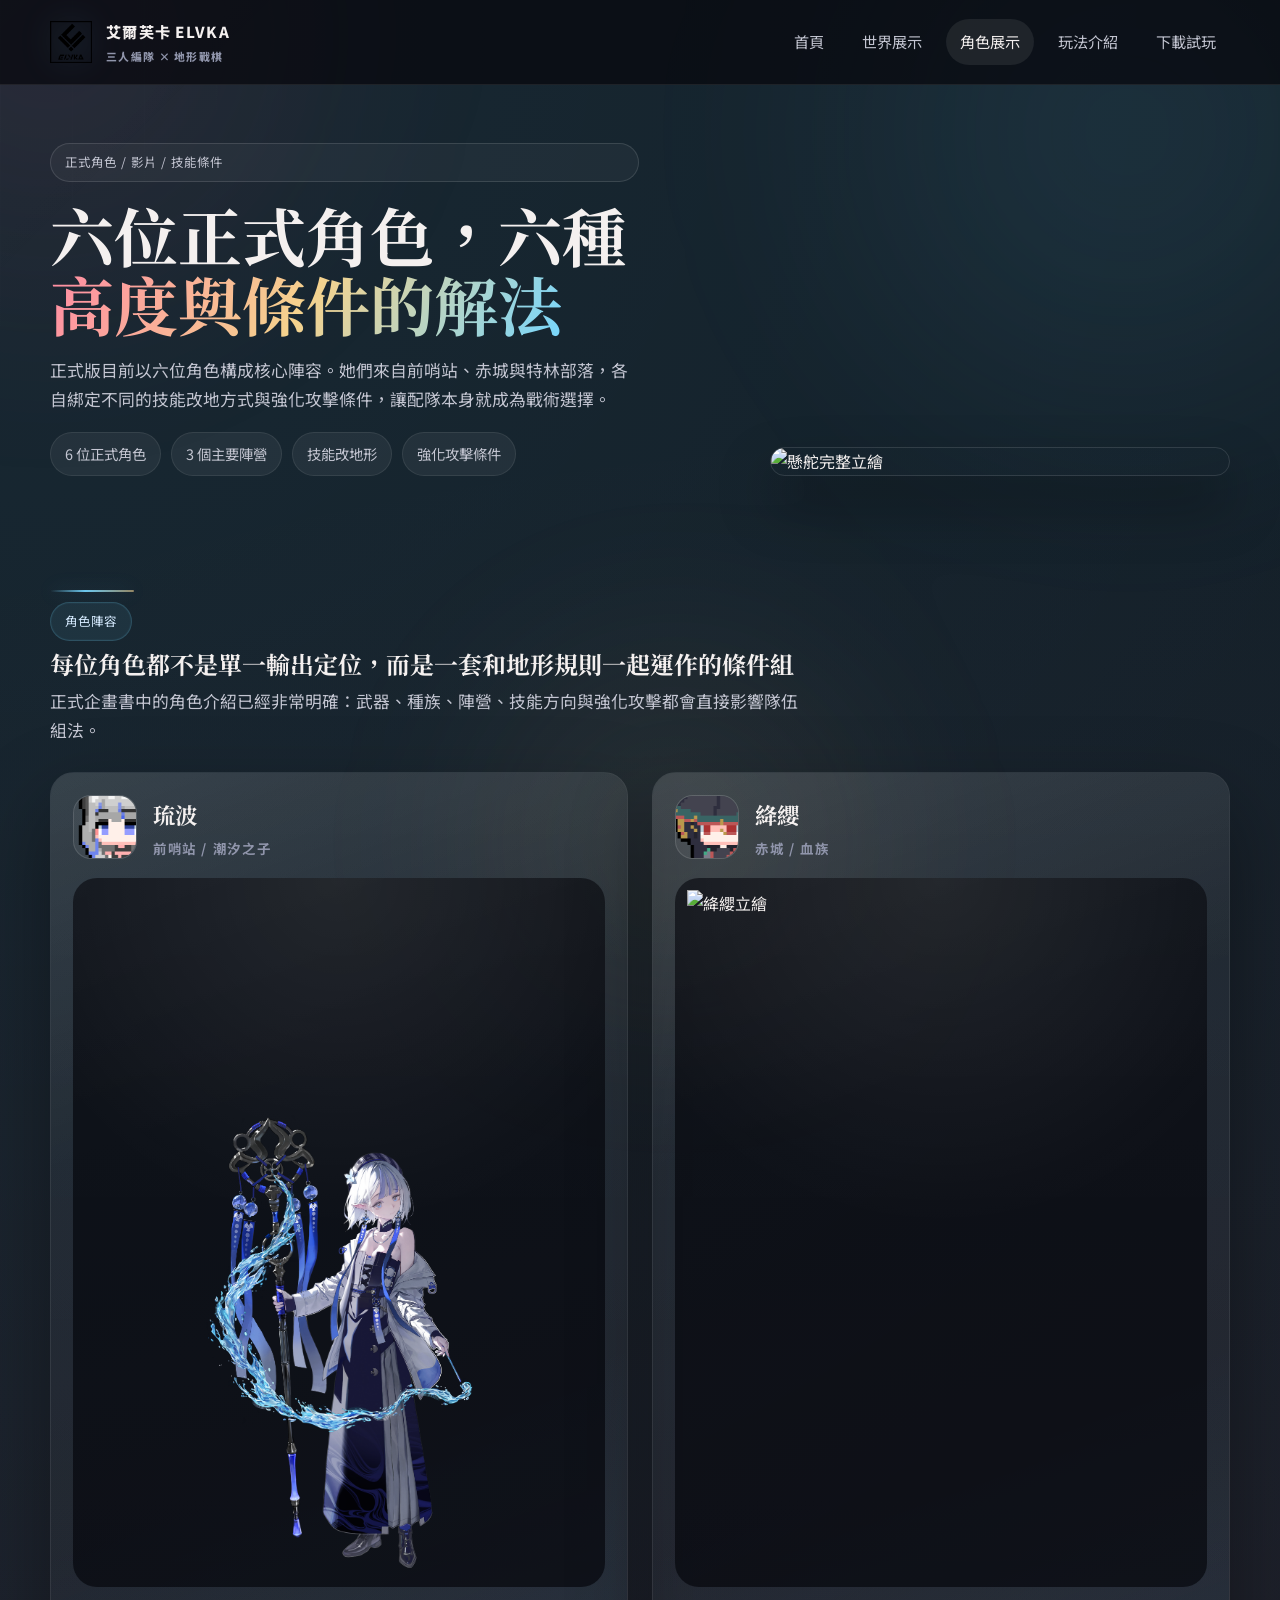
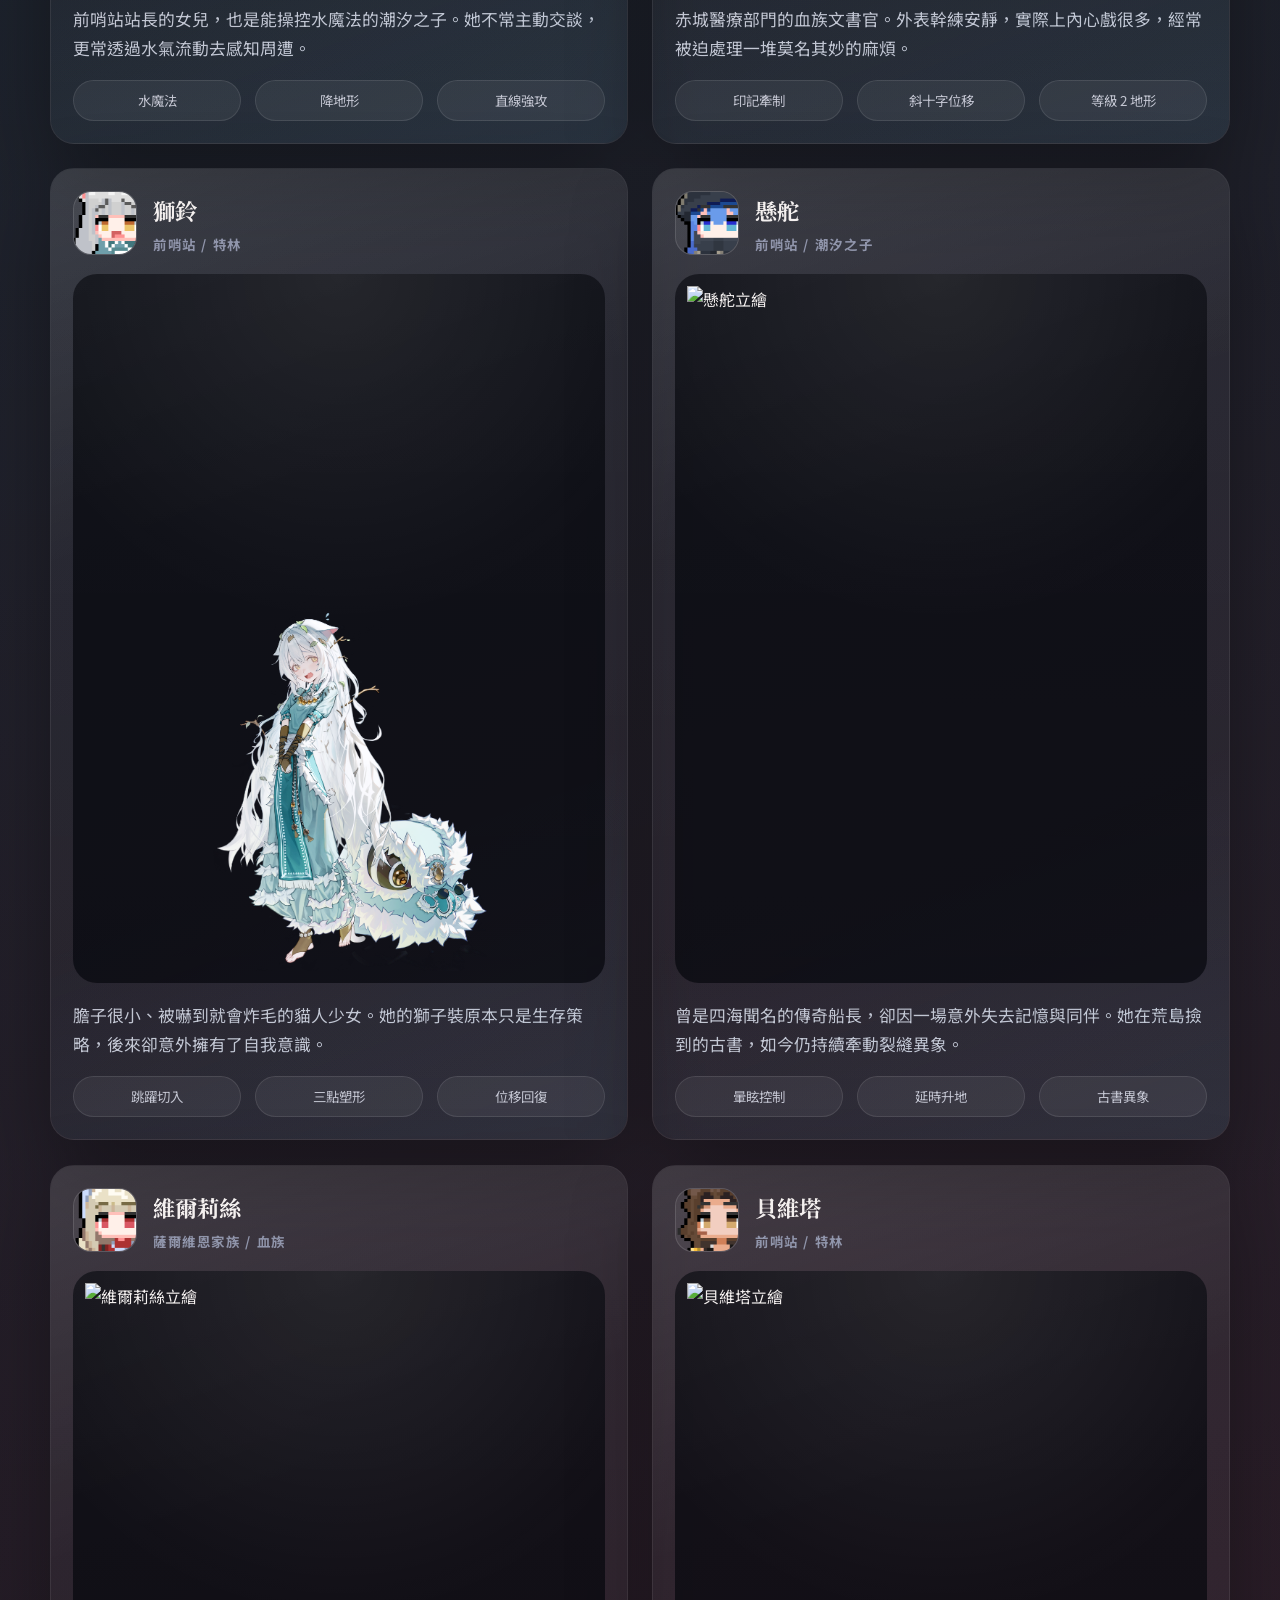
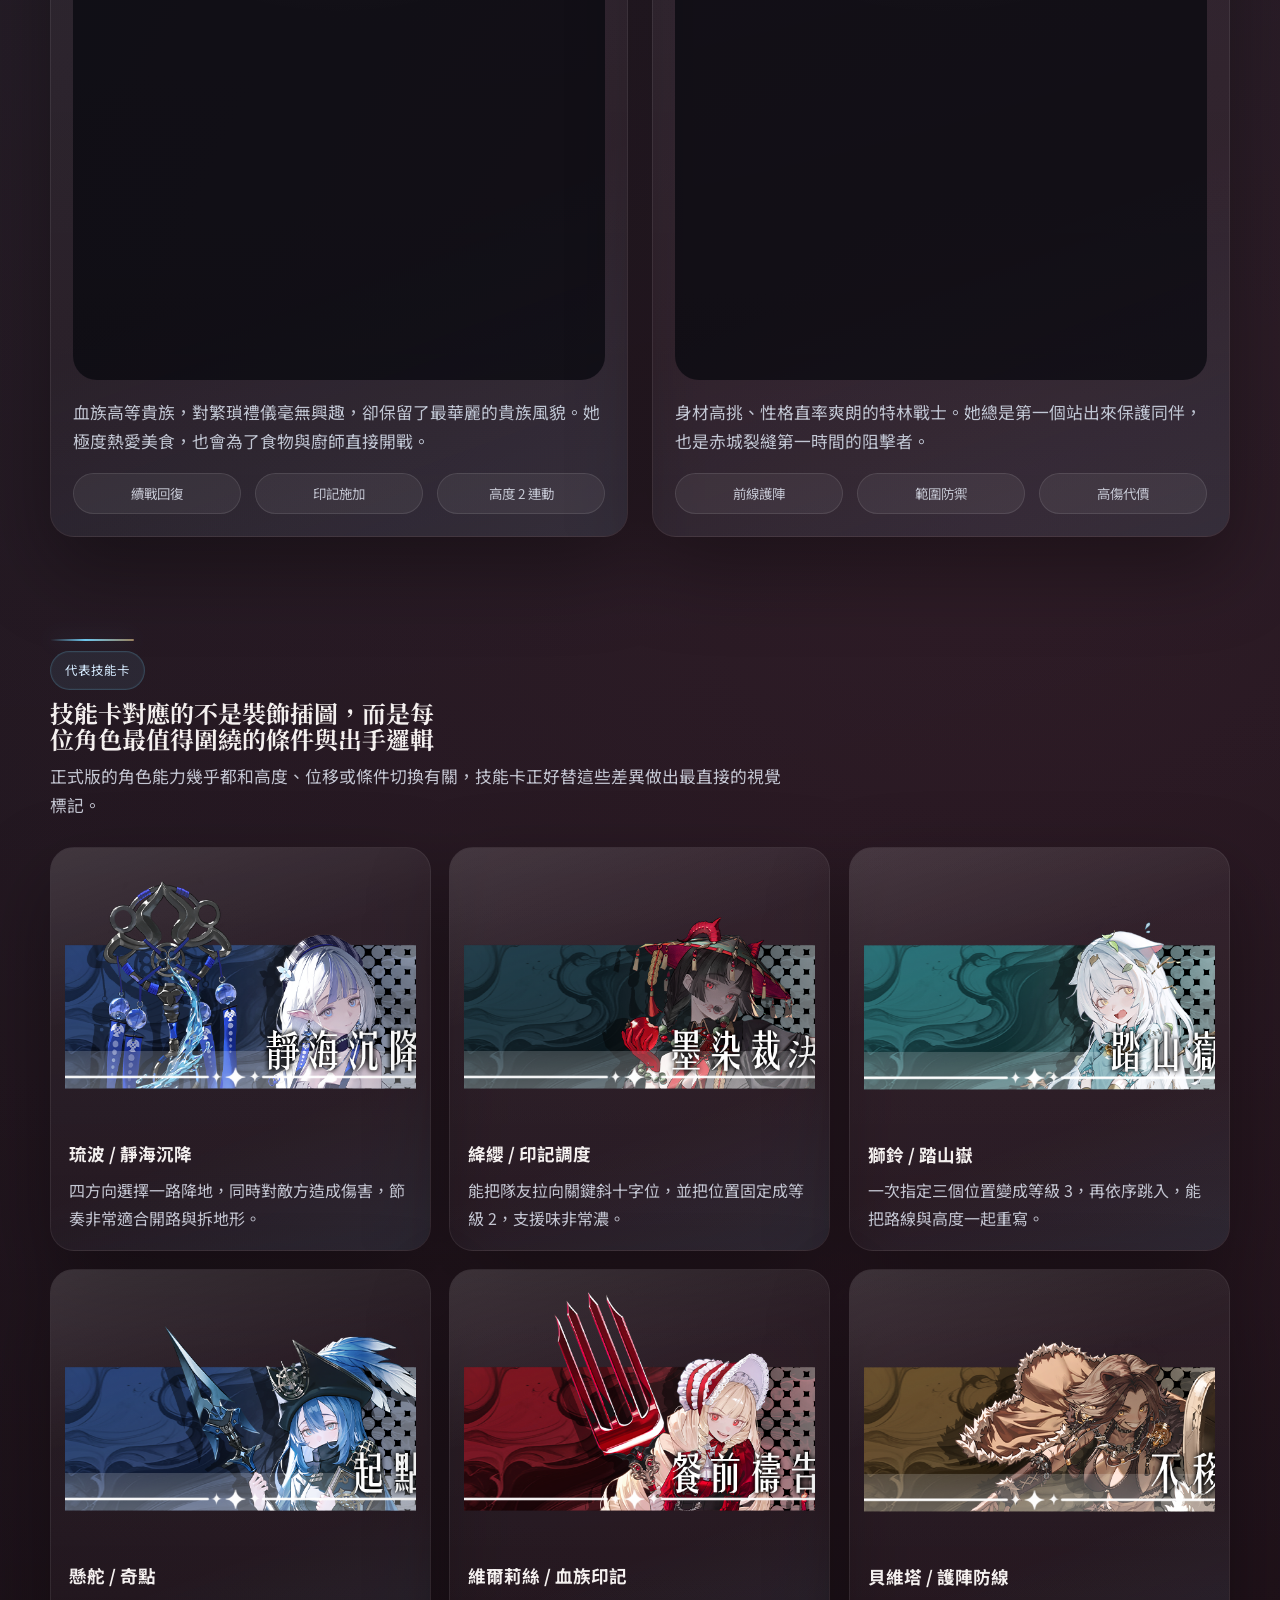
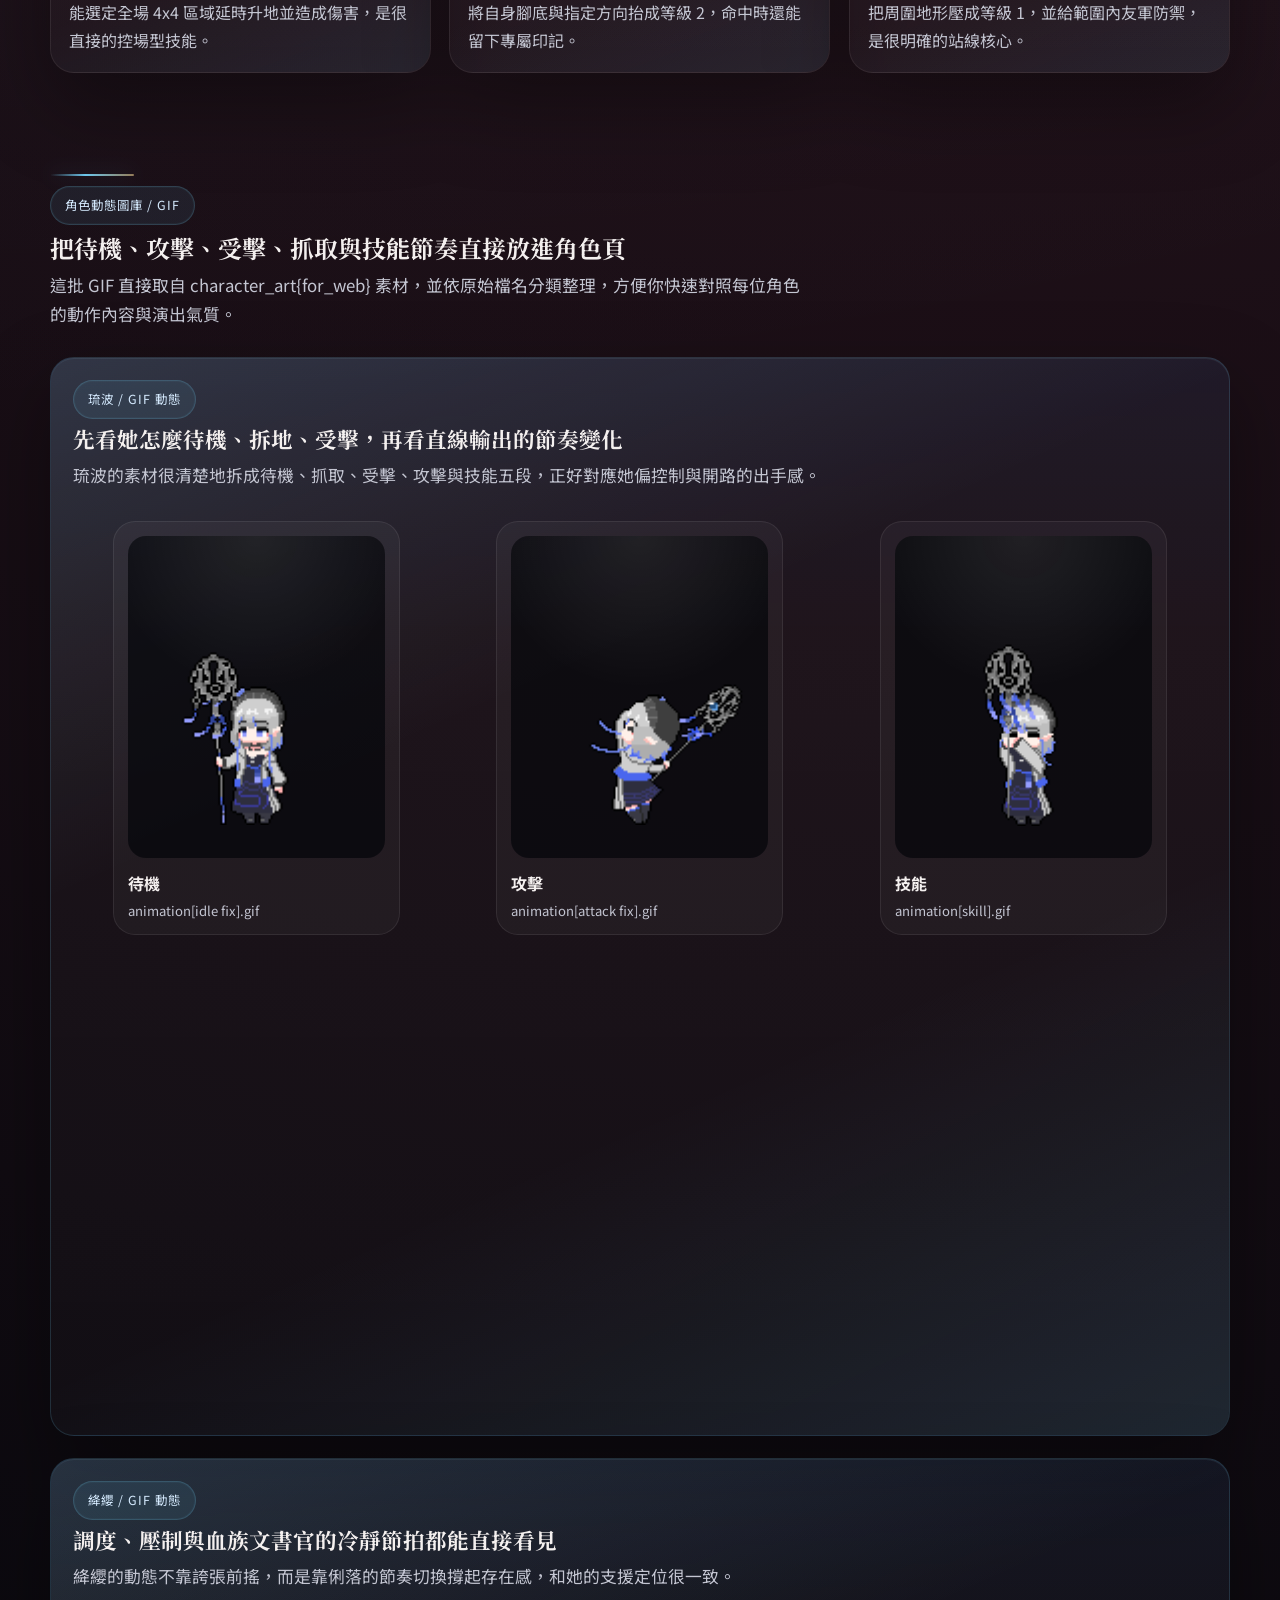
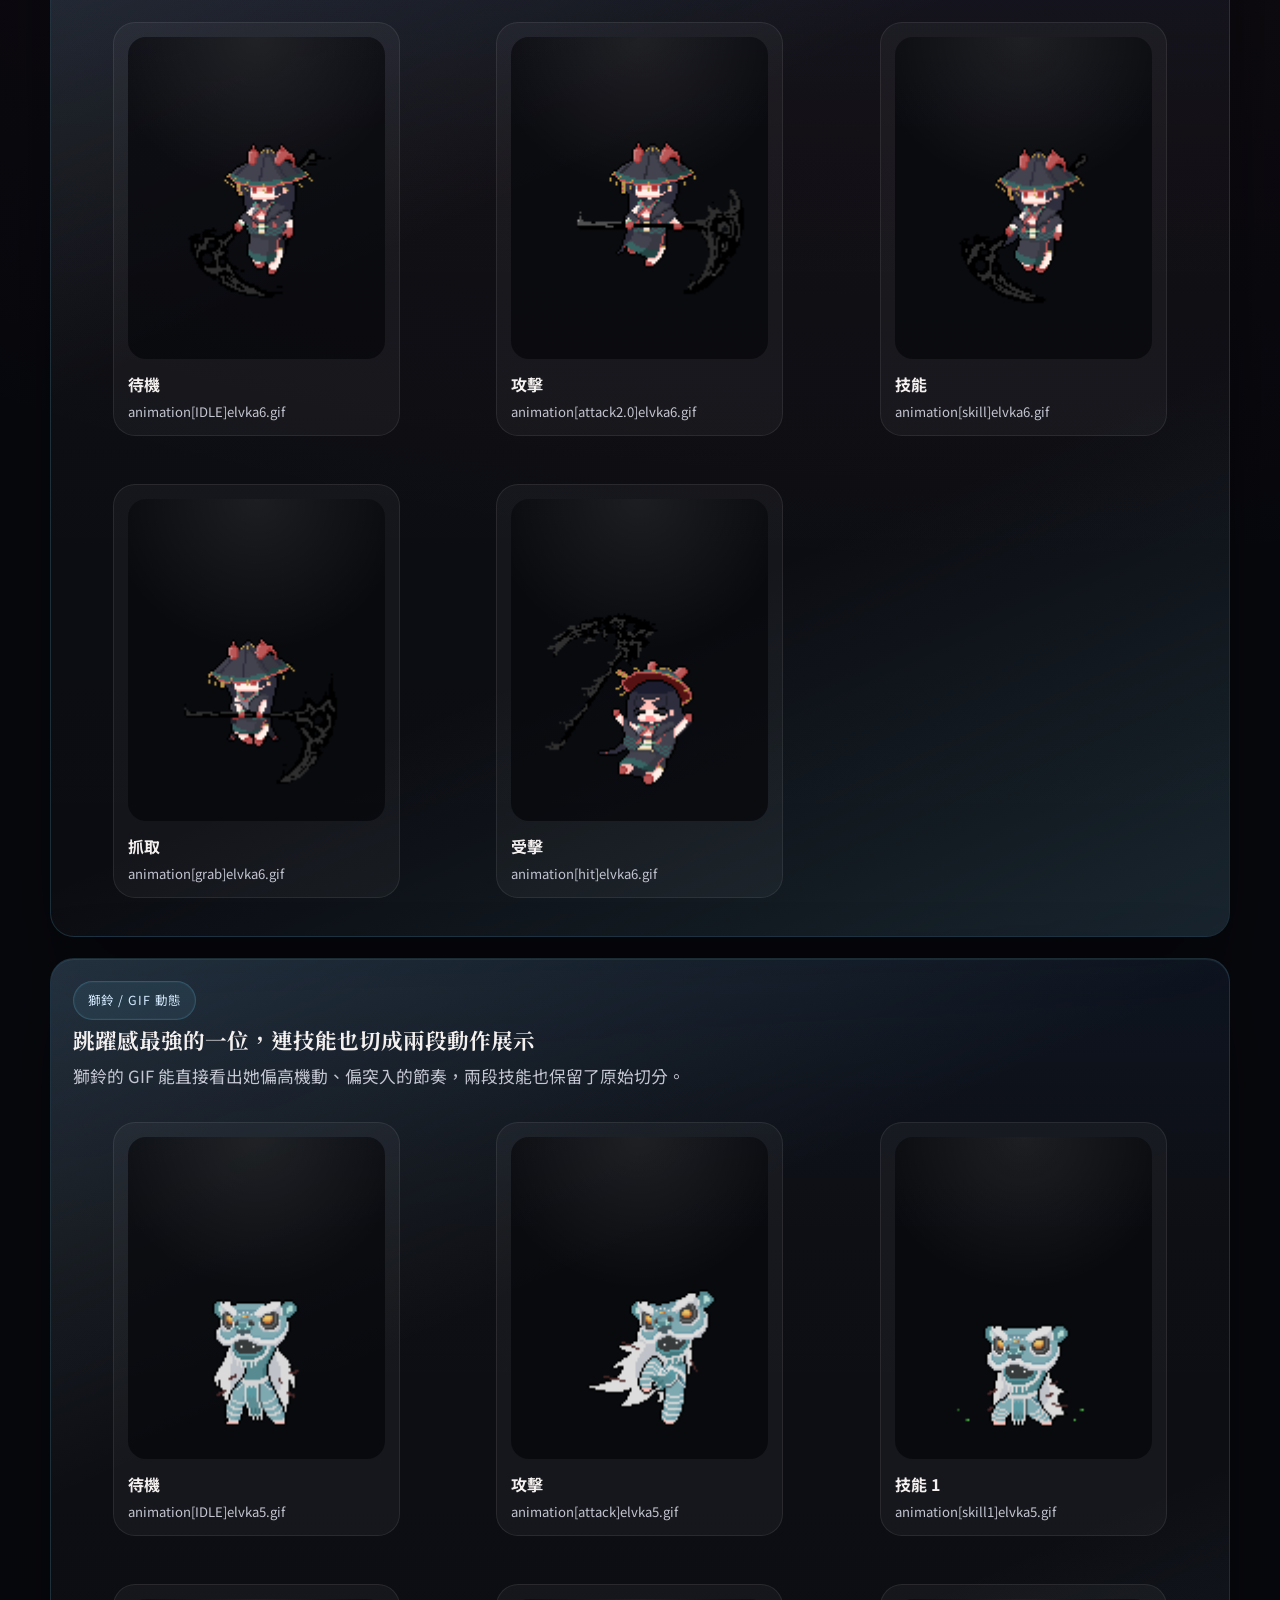
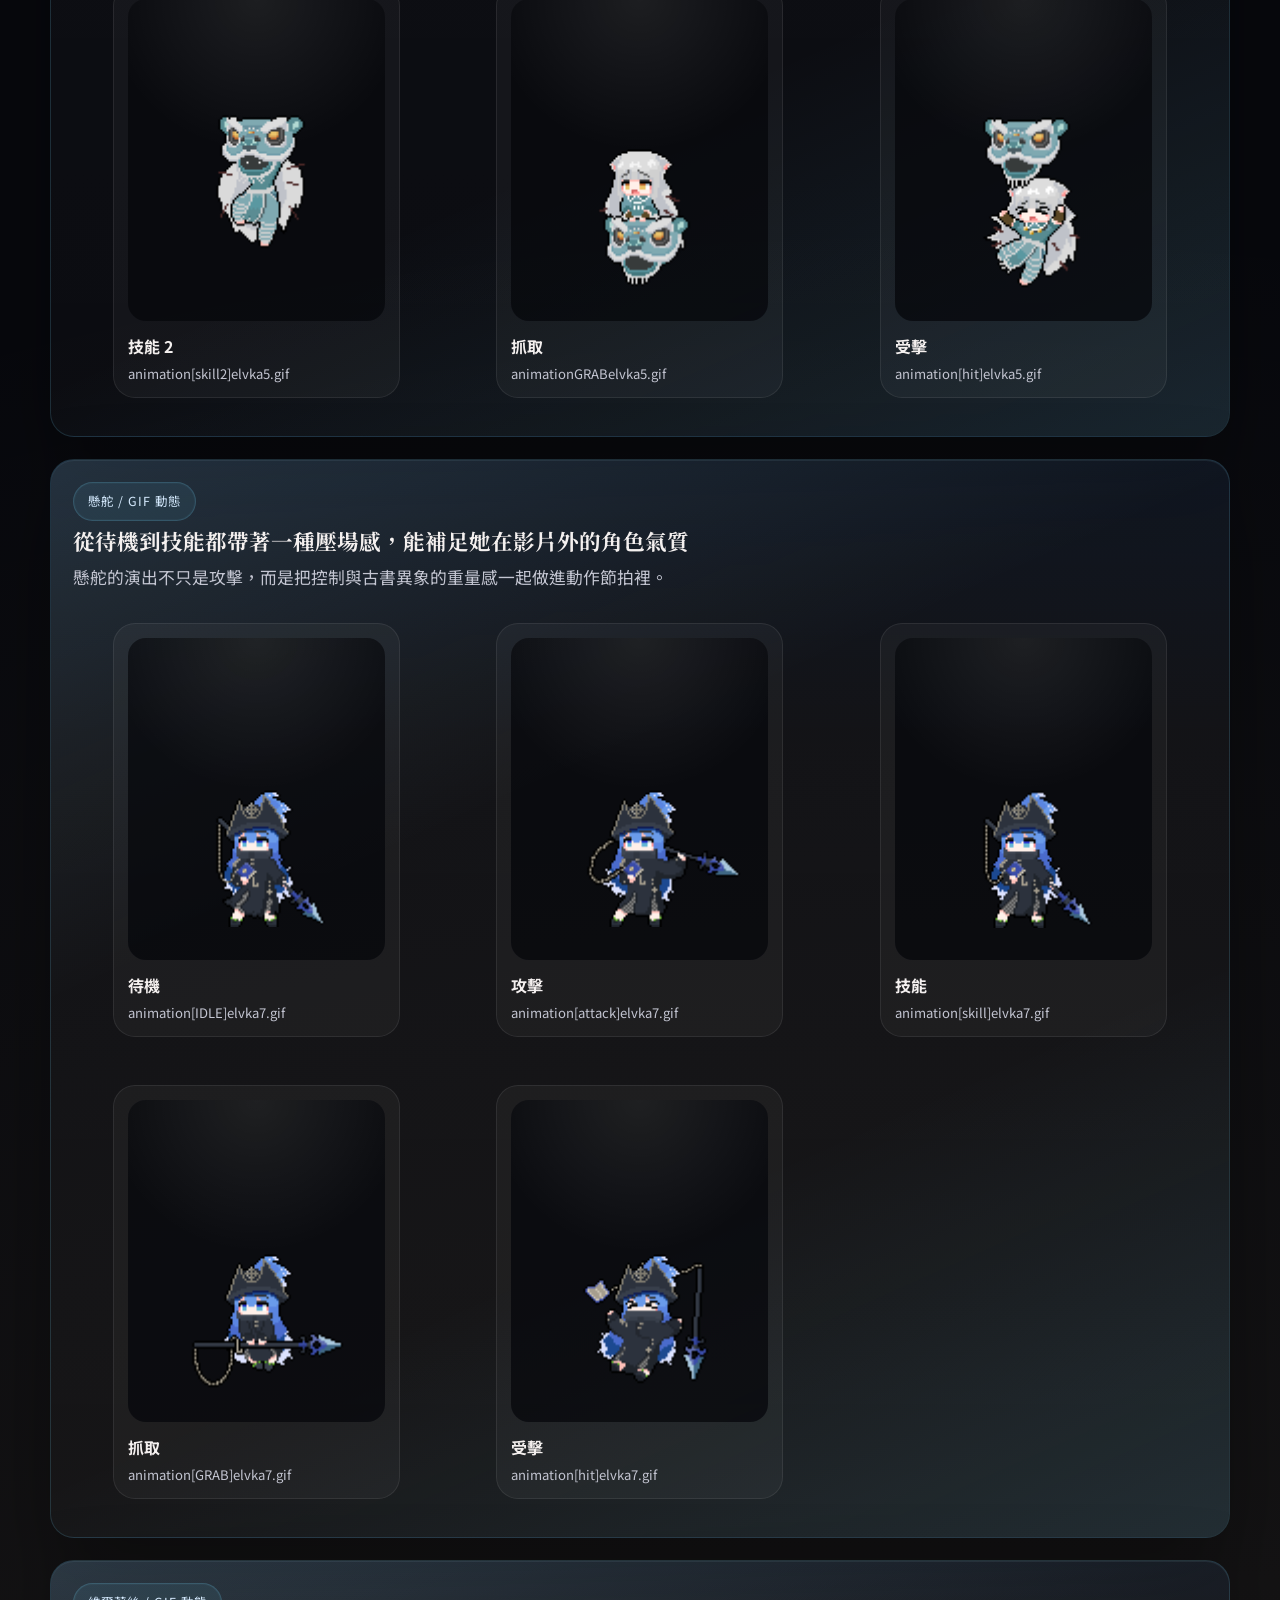
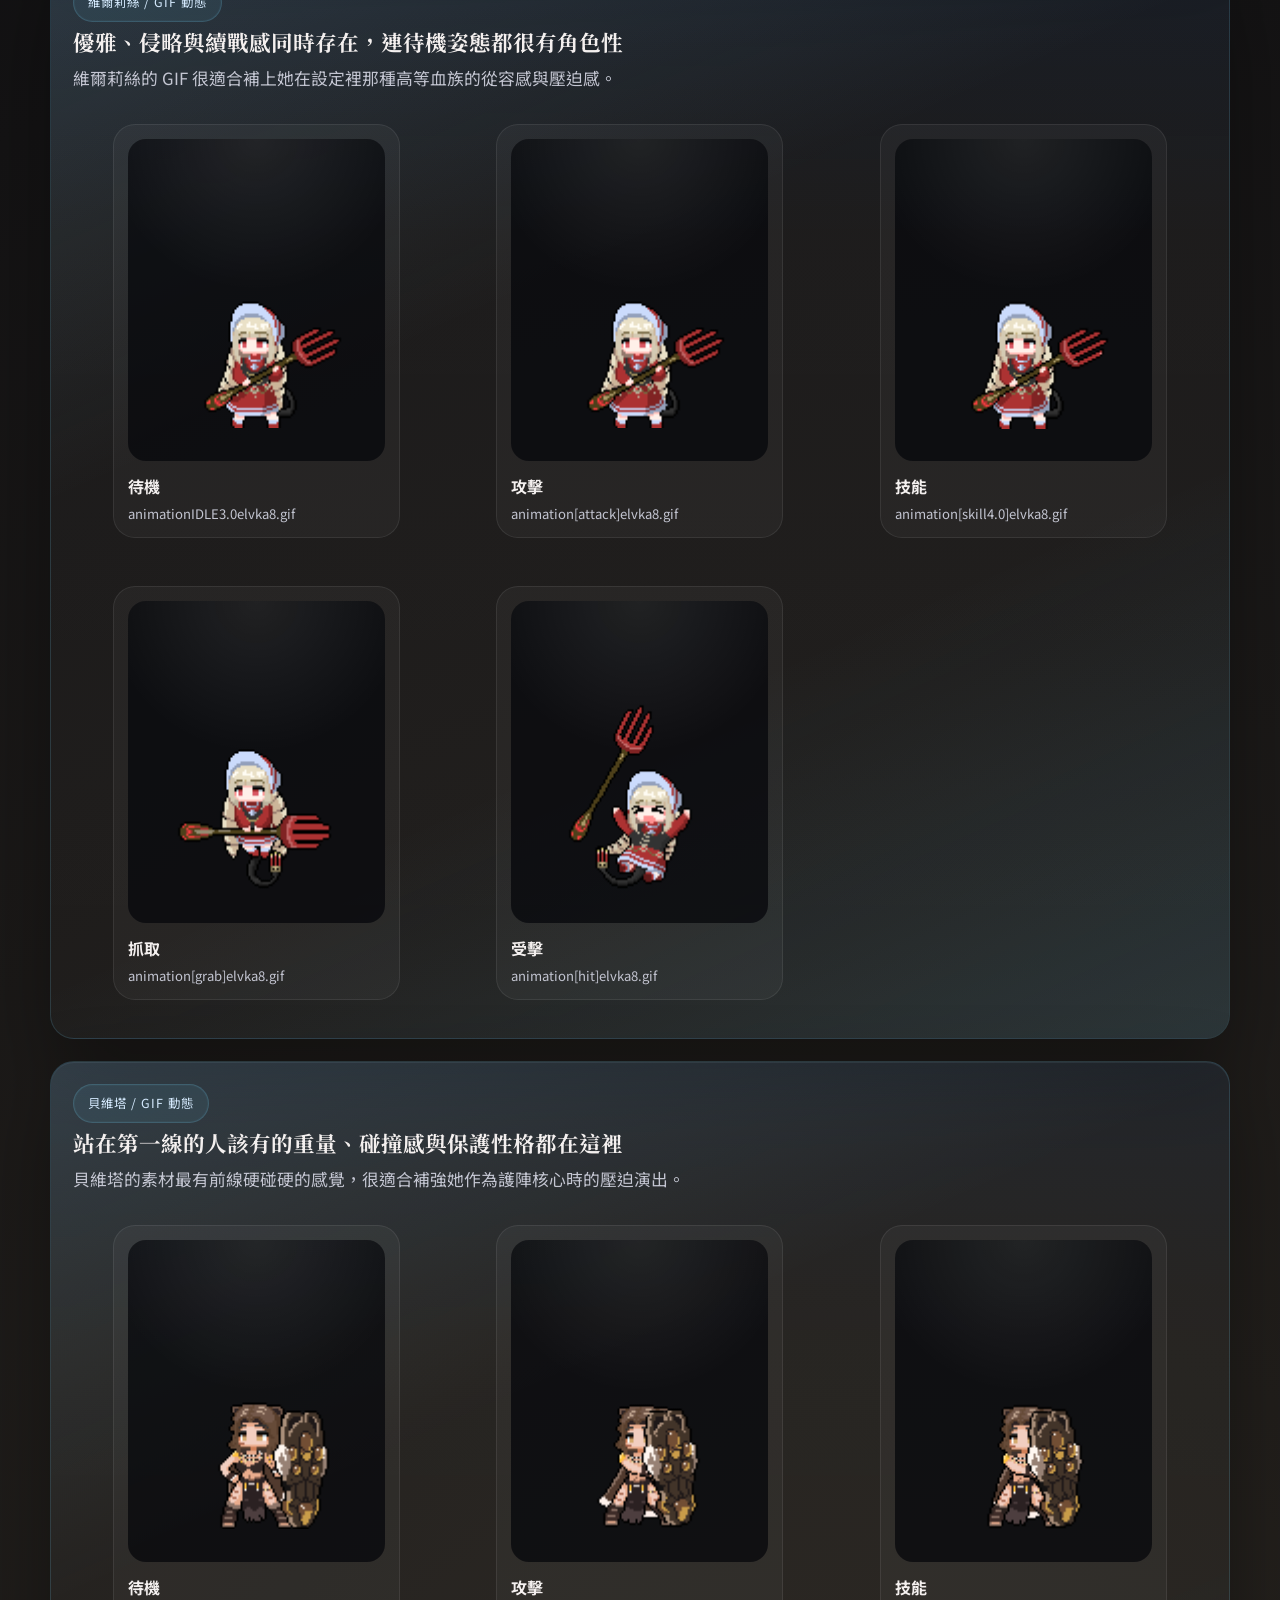
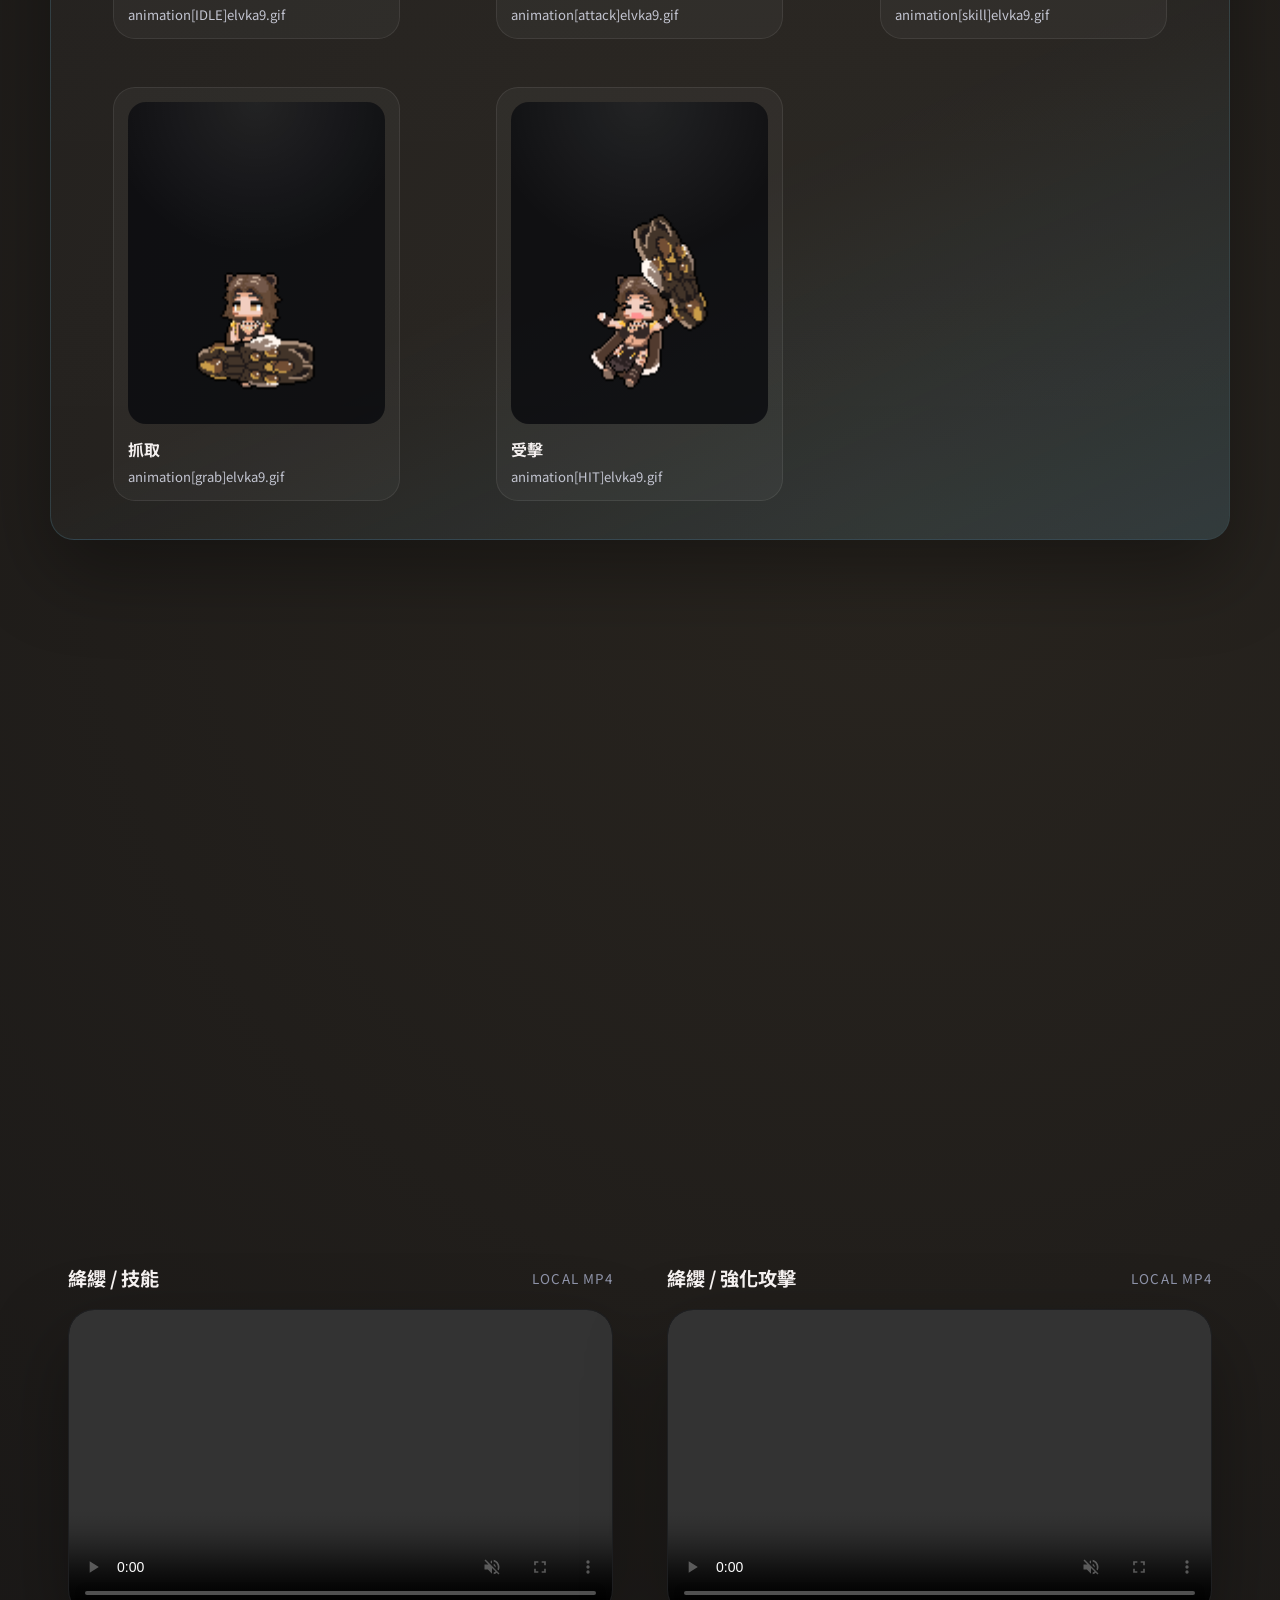
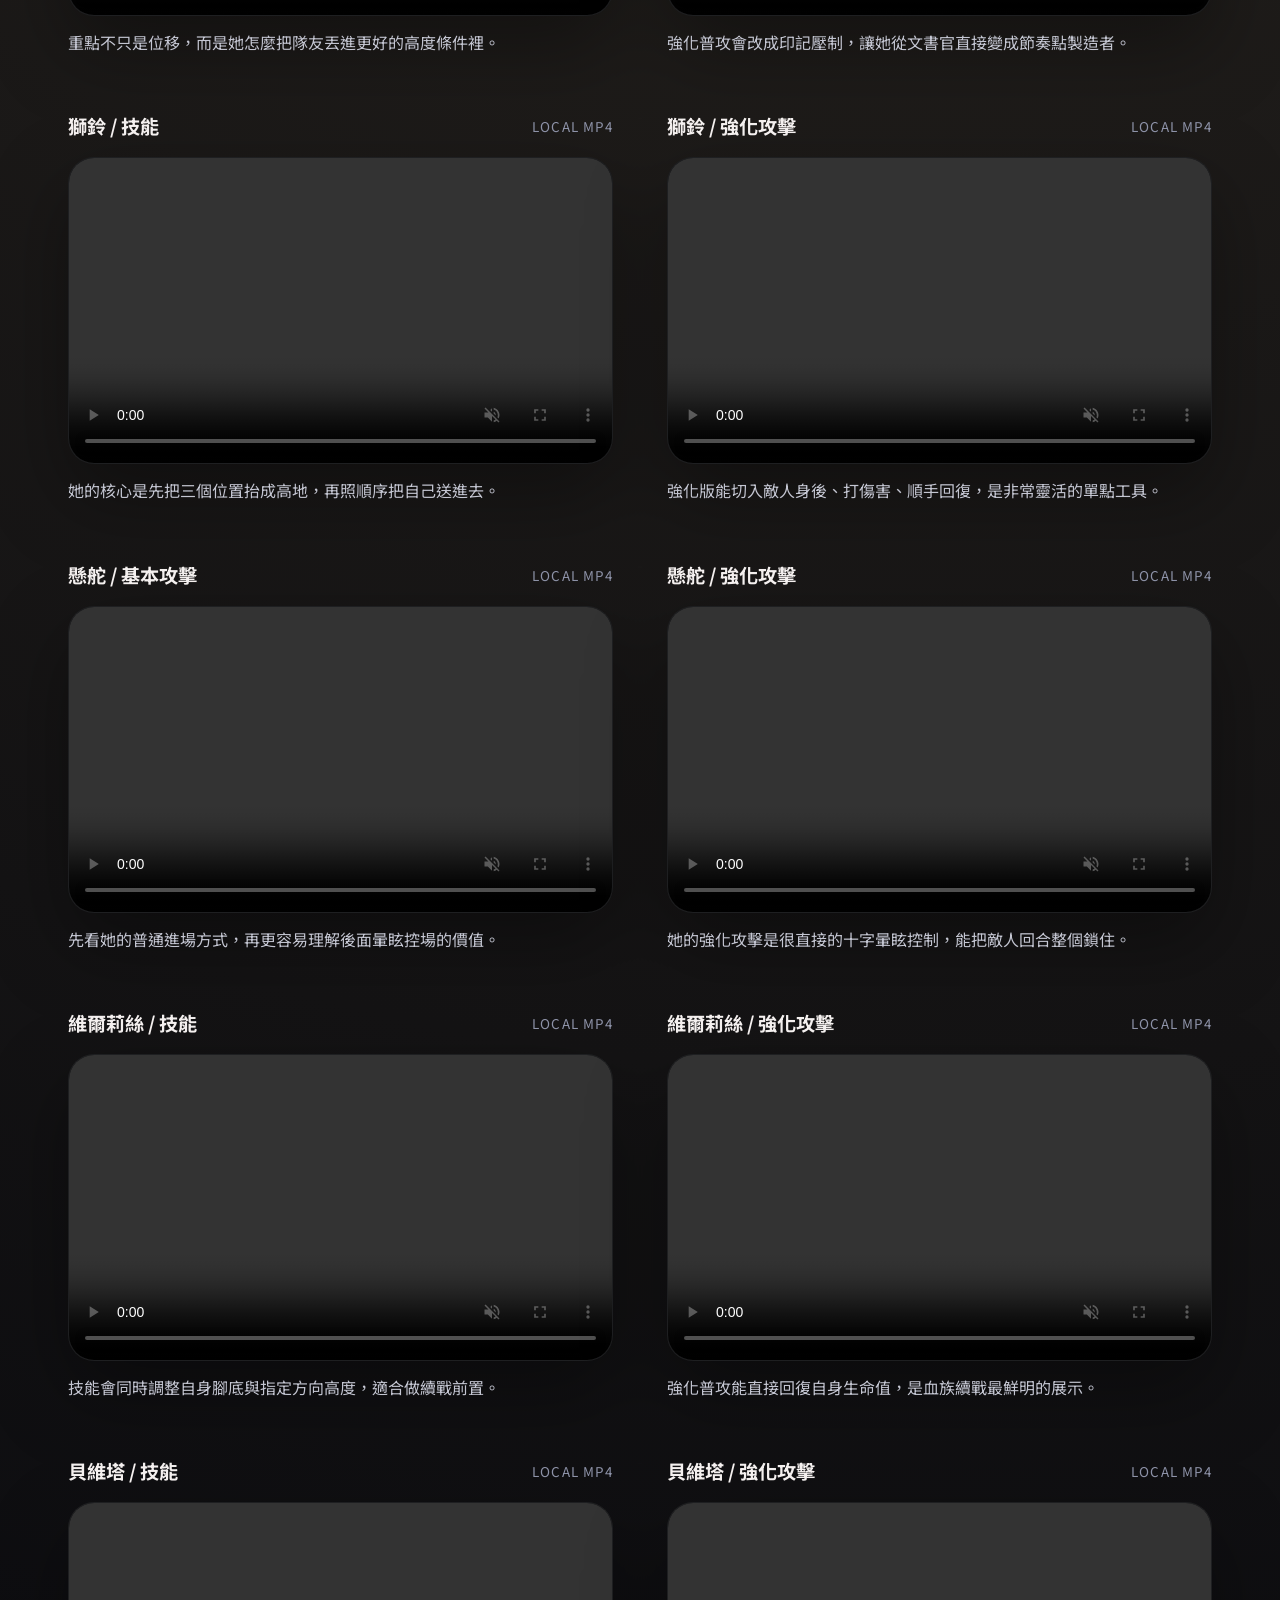
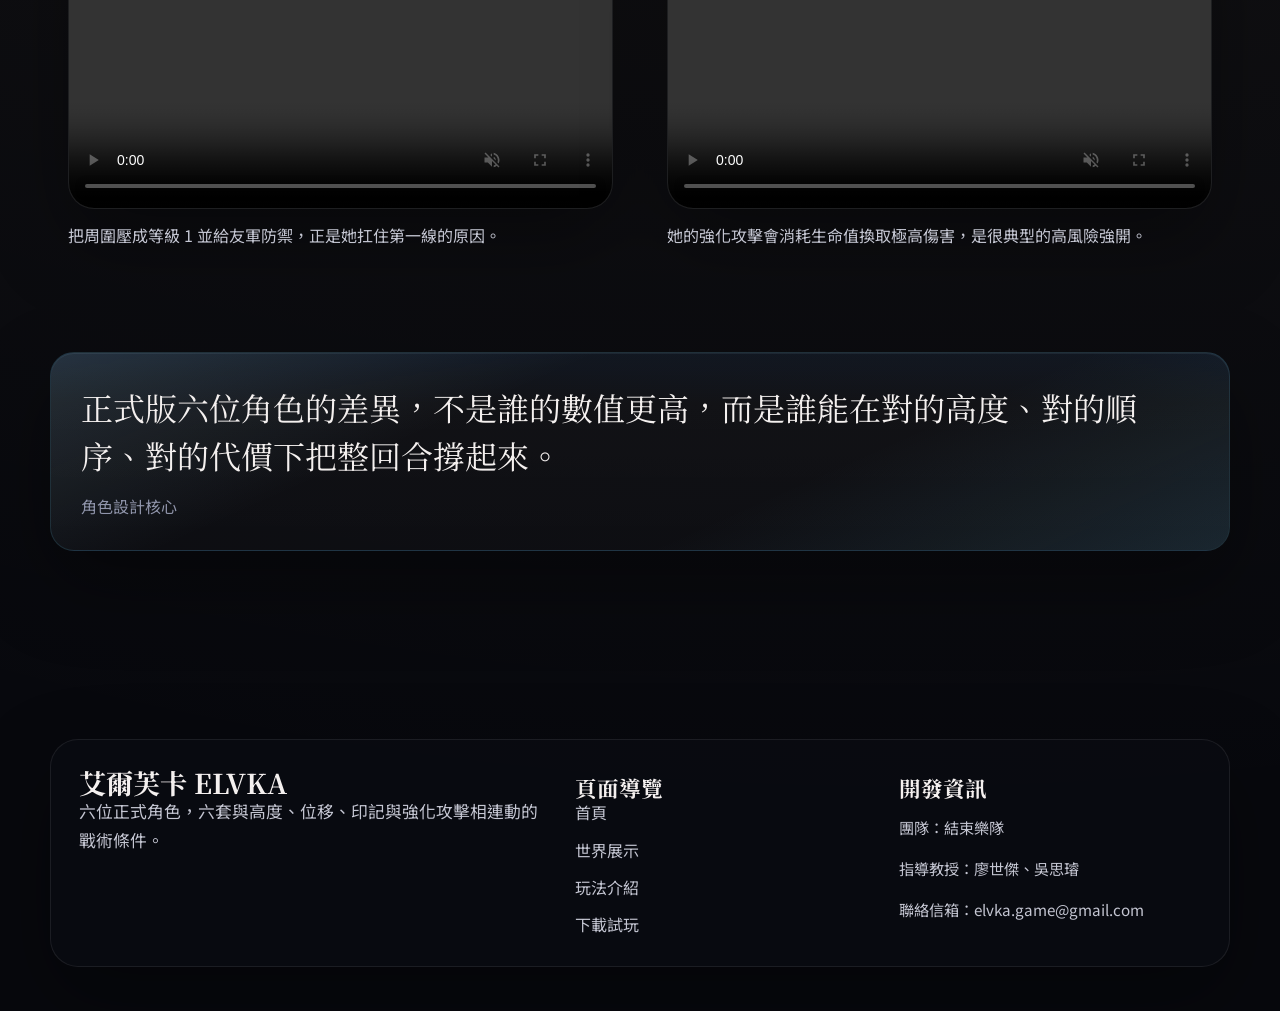
==== characters.html @ 47005d25 "結構更新" ====
<!DOCTYPE html>
<html lang="zh-TW">
<head>
    <meta charset="UTF-8">
    <meta name="viewport" content="width=device-width, initial-scale=1.0">
    <title>艾爾芙卡角色展示 | 六位正式角色與強化攻擊條件</title>
    <meta name="description" content="查看艾爾芙卡正式版六位角色的出身、武器、技能與強化攻擊方向，並直接觀看角色技能與強化攻擊影片。">
    <link rel="icon" type="image/png" href="assets/images/LOGO.png">
    <link rel="stylesheet" href="assets/css/plugins/animate.min.css">
    <link rel="stylesheet" href="assets/css/elvka-refresh.css">
    <link rel="stylesheet" href="https://cdnjs.cloudflare.com/ajax/libs/font-awesome/6.7.2/css/all.min.css">
</head>
<body class="site-body page-characters">
    <div class="site-shell">
        <header class="site-header">
            <div class="container header-inner">
                <a class="brand" href="index.html">
                    <img src="assets/images/LOGO.png" alt="艾爾芙卡標誌">
                    <span class="brand-text">
                        <span class="brand-title">艾爾芙卡 ELVKA</span>
                        <span class="brand-subtitle">三人編隊 × 地形戰棋</span>
                    </span>
                </a>
                <button class="nav-toggle" type="button" aria-expanded="false" aria-label="切換導覽">
                    <span></span>
                </button>
                <nav class="site-nav" id="site-nav" aria-label="主要導覽">
                    <a href="index.html">首頁</a>
                    <a href="world.html">世界展示</a>
                    <a class="is-active" href="characters.html">角色展示</a>
                    <a href="gameplay.html">玩法介紹</a>
                    <a href="download.html">下載試玩</a>
                </nav>
            </div>
        </header>

        <main>
            <section class="page-hero">
                <div class="container page-hero-grid">
                    <div class="page-copy">
                        <span class="eyebrow">正式角色 / 影片 / 技能條件</span>
                        <h1 class="page-title">六位正式角色，六種<span class="accent">高度與條件的解法</span></h1>
                        <p class="page-lead">正式版目前以六位角色構成核心陣容。她們來自前哨站、赤城與特林部落，各自綁定不同的技能改地方式與強化攻擊條件，讓配隊本身就成為戰術選擇。</p>
                        <div class="pill-row">
                            <span>6 位正式角色</span>
                            <span>3 個主要陣營</span>
                            <span>技能改地形</span>
                            <span>強化攻擊條件</span>
                        </div>
                    </div>
                    <div class="page-visual">
                        <img src="assets/images/elvka/characters/xuanduo.png" alt="懸舵完整立繪">
                    </div>
                </div>
            </section>

            <section class="section">
                <div class="container">
                    <div class="section-heading">
                        <span class="section-kicker">角色陣容</span>
                        <h2>每位角色都不是單一輸出定位，而是一套和地形規則一起運作的條件組</h2>
                        <p>正式企畫書中的角色介紹已經非常明確：武器、種族、陣營、技能方向與強化攻擊都會直接影響隊伍組法。</p>
                    </div>

                    <div class="character-grid">
                        <article class="roster-card">
                            <div class="roster-header">
                                <div class="roster-head"><img src="assets/images/elvka/heads/liubo_head.png" alt="琉波頭像"></div>
                                <h3 class="roster-name">琉波<span>前哨站 / 潮汐之子</span></h3>
                            </div>
                            <div class="roster-art"><img src="assets/images/elvka/characters/liubo.png" alt="琉波立繪"></div>
                            <p class="lead-copy">前哨站站長的女兒，也是能操控水魔法的潮汐之子。她不常主動交談，更常透過水氣流動去感知周遭。</p>
                            <div class="tag-list">
                                <span>水魔法</span>
                                <span>降地形</span>
                                <span>直線強攻</span>
                            </div>
                        </article>
                        <article class="roster-card">
                            <div class="roster-header">
                                <div class="roster-head"><img src="assets/images/elvka/heads/jiangying_head.png" alt="絳纓頭像"></div>
                                <h3 class="roster-name">絳纓<span>赤城 / 血族</span></h3>
                            </div>
                            <div class="roster-art"><img src="assets/images/elvka/characters/jiangying.png" alt="絳纓立繪"></div>
                            <p class="lead-copy">赤城醫療部門的血族文書官。外表幹練安靜，實際上內心戲很多，經常被迫處理一堆莫名其妙的麻煩。</p>
                            <div class="tag-list">
                                <span>印記牽制</span>
                                <span>斜十字位移</span>
                                <span>等級 2 地形</span>
                            </div>
                        </article>
                        <article class="roster-card">
                            <div class="roster-header">
                                <div class="roster-head"><img src="assets/images/elvka/heads/shirin_head.png" alt="獅鈴頭像"></div>
                                <h3 class="roster-name">獅鈴<span>前哨站 / 特林</span></h3>
                            </div>
                            <div class="roster-art"><img src="assets/images/elvka/characters/shirin.png" alt="獅鈴立繪"></div>
                            <p class="lead-copy">膽子很小、被嚇到就會炸毛的貓人少女。她的獅子裝原本只是生存策略，後來卻意外擁有了自我意識。</p>
                            <div class="tag-list">
                                <span>跳躍切入</span>
                                <span>三點塑形</span>
                                <span>位移回復</span>
                            </div>
                        </article>
                        <article class="roster-card">
                            <div class="roster-header">
                                <div class="roster-head"><img src="assets/images/elvka/heads/xuanduo_head.png" alt="懸舵頭像"></div>
                                <h3 class="roster-name">懸舵<span>前哨站 / 潮汐之子</span></h3>
                            </div>
                            <div class="roster-art"><img src="assets/images/elvka/characters/xuanduo.png" alt="懸舵立繪"></div>
                            <p class="lead-copy">曾是四海聞名的傳奇船長，卻因一場意外失去記憶與同伴。她在荒島撿到的古書，如今仍持續牽動裂縫異象。</p>
                            <div class="tag-list">
                                <span>暈眩控制</span>
                                <span>延時升地</span>
                                <span>古書異象</span>
                            </div>
                        </article>
                        <article class="roster-card">
                            <div class="roster-header">
                                <div class="roster-head"><img src="assets/images/elvka/heads/vilis_head.png" alt="維爾莉絲頭像"></div>
                                <h3 class="roster-name">維爾莉絲<span>薩爾維恩家族 / 血族</span></h3>
                            </div>
                            <div class="roster-art"><img src="assets/images/elvka/characters/vilis.png" alt="維爾莉絲立繪"></div>
                            <p class="lead-copy">血族高等貴族，對繁瑣禮儀毫無興趣，卻保留了最華麗的貴族風貌。她極度熱愛美食，也會為了食物與廚師直接開戰。</p>
                            <div class="tag-list">
                                <span>續戰回復</span>
                                <span>印記施加</span>
                                <span>高度 2 連動</span>
                            </div>
                        </article>
                        <article class="roster-card">
                            <div class="roster-header">
                                <div class="roster-head"><img src="assets/images/elvka/heads/bevita_head.png" alt="貝維塔頭像"></div>
                                <h3 class="roster-name">貝維塔<span>前哨站 / 特林</span></h3>
                            </div>
                            <div class="roster-art"><img src="assets/images/elvka/characters/bevita.png" alt="貝維塔立繪"></div>
                            <p class="lead-copy">身材高挑、性格直率爽朗的特林戰士。她總是第一個站出來保護同伴，也是赤城裂縫第一時間的阻擊者。</p>
                            <div class="tag-list">
                                <span>前線護陣</span>
                                <span>範圍防禦</span>
                                <span>高傷代價</span>
                            </div>
                        </article>
                    </div>
                </div>
            </section>

            <section class="section">
                <div class="container">
                    <div class="section-heading">
                        <span class="section-kicker">代表技能卡</span>
                        <h2>技能卡對應的不是裝飾插圖，而是每位角色最值得圍繞的條件與出手邏輯</h2>
                        <p>正式版的角色能力幾乎都和高度、位移或條件切換有關，技能卡正好替這些差異做出最直接的視覺標記。</p>
                    </div>

                    <div class="skill-grid">
                        <article class="skill-card">
                            <img src="assets/images/elvka/cards/Liubo_C1ult.png" alt="琉波代表技能卡">
                            <h3>琉波 / 靜海沉降</h3>
                            <p>四方向選擇一路降地，同時對敵方造成傷害，節奏非常適合開路與拆地形。</p>
                        </article>
                        <article class="skill-card">
                            <img src="assets/images/elvka/cards/Jiangying_C4ult.png" alt="絳纓代表技能卡">
                            <h3>絳纓 / 印記調度</h3>
                            <p>能把隊友拉向關鍵斜十字位，並把位置固定成等級 2，支援味非常濃。</p>
                        </article>
                        <article class="skill-card">
                            <img src="assets/images/elvka/cards/Shirin_C2ult.png" alt="獅鈴代表技能卡">
                            <h3>獅鈴 / 踏山嶽</h3>
                            <p>一次指定三個位置變成等級 3，再依序跳入，能把路線與高度一起重寫。</p>
                        </article>
                        <article class="skill-card">
                            <img src="assets/images/elvka/cards/Xuanduo_C5ult.png" alt="懸舵代表技能卡">
                            <h3>懸舵 / 奇點</h3>
                            <p>能選定全場 4x4 區域延時升地並造成傷害，是很直接的控場型技能。</p>
                        </article>
                        <article class="skill-card">
                            <img src="assets/images/elvka/cards/Vilis_C8ult.png" alt="維爾莉絲代表技能卡">
                            <h3>維爾莉絲 / 血族印記</h3>
                            <p>將自身腳底與指定方向抬成等級 2，命中時還能留下專屬印記。</p>
                        </article>
                        <article class="skill-card">
                            <img src="assets/images/elvka/cards/Bevita_C7ult.png" alt="貝維塔代表技能卡">
                            <h3>貝維塔 / 護陣防線</h3>
                            <p>把周圍地形壓成等級 1，並給範圍內友軍防禦，是很明確的站線核心。</p>
                        </article>
                    </div>
                </div>
            </section>

            <section class="section">
                <div class="container">
                    <div class="section-heading">
                        <span class="section-kicker">角色動態圖庫 / GIF</span>
                        <h2>把待機、攻擊、受擊、抓取與技能節奏直接放進角色頁</h2>
                        <p>這批 GIF 直接取自 character_art{for_web} 素材，並依原始檔名分類整理，方便你快速對照每位角色的動作內容與演出氣質。</p>
                    </div>

                    <div class="motion-gallery">
                        <article class="surface-panel motion-group">
                            <div class="motion-group-head">
                                <div>
                                    <span class="section-kicker">琉波 / GIF 動態</span>
                                    <h3 class="panel-title">先看她怎麼待機、拆地、受擊，再看直線輸出的節奏變化</h3>
                                </div>
                                <p class="lead-copy">琉波的素材很清楚地拆成待機、抓取、受擊、攻擊與技能五段，正好對應她偏控制與開路的出手感。</p>
                            </div>
                            <div class="motion-grid">
                                <figure class="motion-card">
                                    <div class="motion-frame"><img src="assets/media/elvka/gifs/liubo/animation[idle fix].gif" alt="琉波待機動態圖" loading="lazy" decoding="async"></div>
                                    <figcaption><strong>待機</strong><span>animation[idle fix].gif</span></figcaption>
                                </figure>
                                <figure class="motion-card">
                                    <div class="motion-frame"><img src="assets/media/elvka/gifs/liubo/animation[attack fix].gif" alt="琉波攻擊動態圖" loading="lazy" decoding="async"></div>
                                    <figcaption><strong>攻擊</strong><span>animation[attack fix].gif</span></figcaption>
                                </figure>
                                <figure class="motion-card">
                                    <div class="motion-frame"><img src="assets/media/elvka/gifs/liubo/animation[skill].gif" alt="琉波技能動態圖" loading="lazy" decoding="async"></div>
                                    <figcaption><strong>技能</strong><span>animation[skill].gif</span></figcaption>
                                </figure>
                                <figure class="motion-card">
                                    <div class="motion-frame"><img src="assets/media/elvka/gifs/liubo/animation[GRAB].gif" alt="琉波抓取動態圖" loading="lazy" decoding="async"></div>
                                    <figcaption><strong>抓取</strong><span>animation[GRAB].gif</span></figcaption>
                                </figure>
                                <figure class="motion-card">
                                    <div class="motion-frame"><img src="assets/media/elvka/gifs/liubo/animation[hit]elvka4.gif" alt="琉波受擊動態圖" loading="lazy" decoding="async"></div>
                                    <figcaption><strong>受擊</strong><span>animation[hit]elvka4.gif</span></figcaption>
                                </figure>
                            </div>
                        </article>

                        <article class="surface-panel motion-group">
                            <div class="motion-group-head">
                                <div>
                                    <span class="section-kicker">絳纓 / GIF 動態</span>
                                    <h3 class="panel-title">調度、壓制與血族文書官的冷靜節拍都能直接看見</h3>
                                </div>
                                <p class="lead-copy">絳纓的動態不靠誇張前搖，而是靠俐落的節奏切換撐起存在感，和她的支援定位很一致。</p>
                            </div>
                            <div class="motion-grid">
                                <figure class="motion-card">
                                    <div class="motion-frame"><img src="assets/media/elvka/gifs/jiangying/animation[IDLE]elvka6.gif" alt="絳纓待機動態圖" loading="lazy" decoding="async"></div>
                                    <figcaption><strong>待機</strong><span>animation[IDLE]elvka6.gif</span></figcaption>
                                </figure>
                                <figure class="motion-card">
                                    <div class="motion-frame"><img src="assets/media/elvka/gifs/jiangying/animation[attack2.0]elvka6.gif" alt="絳纓攻擊動態圖" loading="lazy" decoding="async"></div>
                                    <figcaption><strong>攻擊</strong><span>animation[attack2.0]elvka6.gif</span></figcaption>
                                </figure>
                                <figure class="motion-card">
                                    <div class="motion-frame"><img src="assets/media/elvka/gifs/jiangying/animation[skill]elvka6.gif" alt="絳纓技能動態圖" loading="lazy" decoding="async"></div>
                                    <figcaption><strong>技能</strong><span>animation[skill]elvka6.gif</span></figcaption>
                                </figure>
                                <figure class="motion-card">
                                    <div class="motion-frame"><img src="assets/media/elvka/gifs/jiangying/animation[grab]elvka6.gif" alt="絳纓抓取動態圖" loading="lazy" decoding="async"></div>
                                    <figcaption><strong>抓取</strong><span>animation[grab]elvka6.gif</span></figcaption>
                                </figure>
                                <figure class="motion-card">
                                    <div class="motion-frame"><img src="assets/media/elvka/gifs/jiangying/animation[hit]elvka6.gif" alt="絳纓受擊動態圖" loading="lazy" decoding="async"></div>
                                    <figcaption><strong>受擊</strong><span>animation[hit]elvka6.gif</span></figcaption>
                                </figure>
                            </div>
                        </article>

                        <article class="surface-panel motion-group">
                            <div class="motion-group-head">
                                <div>
                                    <span class="section-kicker">獅鈴 / GIF 動態</span>
                                    <h3 class="panel-title">跳躍感最強的一位，連技能也切成兩段動作展示</h3>
                                </div>
                                <p class="lead-copy">獅鈴的 GIF 能直接看出她偏高機動、偏突入的節奏，兩段技能也保留了原始切分。</p>
                            </div>
                            <div class="motion-grid">
                                <figure class="motion-card">
                                    <div class="motion-frame"><img src="assets/media/elvka/gifs/shirin/animation[IDLE]elvka5.gif" alt="獅鈴待機動態圖" loading="lazy" decoding="async"></div>
                                    <figcaption><strong>待機</strong><span>animation[IDLE]elvka5.gif</span></figcaption>
                                </figure>
                                <figure class="motion-card">
                                    <div class="motion-frame"><img src="assets/media/elvka/gifs/shirin/animation[attack]elvka5.gif" alt="獅鈴攻擊動態圖" loading="lazy" decoding="async"></div>
                                    <figcaption><strong>攻擊</strong><span>animation[attack]elvka5.gif</span></figcaption>
                                </figure>
                                <figure class="motion-card">
                                    <div class="motion-frame"><img src="assets/media/elvka/gifs/shirin/animation[skill1]elvka5.gif" alt="獅鈴技能一動態圖" loading="lazy" decoding="async"></div>
                                    <figcaption><strong>技能 1</strong><span>animation[skill1]elvka5.gif</span></figcaption>
                                </figure>
                                <figure class="motion-card">
                                    <div class="motion-frame"><img src="assets/media/elvka/gifs/shirin/animation[skill2]elvka5.gif" alt="獅鈴技能二動態圖" loading="lazy" decoding="async"></div>
                                    <figcaption><strong>技能 2</strong><span>animation[skill2]elvka5.gif</span></figcaption>
                                </figure>
                                <figure class="motion-card">
                                    <div class="motion-frame"><img src="assets/media/elvka/gifs/shirin/animationGRABelvka5.gif" alt="獅鈴抓取動態圖" loading="lazy" decoding="async"></div>
                                    <figcaption><strong>抓取</strong><span>animationGRABelvka5.gif</span></figcaption>
                                </figure>
                                <figure class="motion-card">
                                    <div class="motion-frame"><img src="assets/media/elvka/gifs/shirin/animation[hit]elvka5.gif" alt="獅鈴受擊動態圖" loading="lazy" decoding="async"></div>
                                    <figcaption><strong>受擊</strong><span>animation[hit]elvka5.gif</span></figcaption>
                                </figure>
                            </div>
                        </article>

                        <article class="surface-panel motion-group">
                            <div class="motion-group-head">
                                <div>
                                    <span class="section-kicker">懸舵 / GIF 動態</span>
                                    <h3 class="panel-title">從待機到技能都帶著一種壓場感，能補足她在影片外的角色氣質</h3>
                                </div>
                                <p class="lead-copy">懸舵的演出不只是攻擊，而是把控制與古書異象的重量感一起做進動作節拍裡。</p>
                            </div>
                            <div class="motion-grid">
                                <figure class="motion-card">
                                    <div class="motion-frame"><img src="assets/media/elvka/gifs/xuanduo/animation[IDLE]elvka7.gif" alt="懸舵待機動態圖" loading="lazy" decoding="async"></div>
                                    <figcaption><strong>待機</strong><span>animation[IDLE]elvka7.gif</span></figcaption>
                                </figure>
                                <figure class="motion-card">
                                    <div class="motion-frame"><img src="assets/media/elvka/gifs/xuanduo/animation[attack]elvka7.gif" alt="懸舵攻擊動態圖" loading="lazy" decoding="async"></div>
                                    <figcaption><strong>攻擊</strong><span>animation[attack]elvka7.gif</span></figcaption>
                                </figure>
                                <figure class="motion-card">
                                    <div class="motion-frame"><img src="assets/media/elvka/gifs/xuanduo/animation[skill]elvka7.gif" alt="懸舵技能動態圖" loading="lazy" decoding="async"></div>
                                    <figcaption><strong>技能</strong><span>animation[skill]elvka7.gif</span></figcaption>
                                </figure>
                                <figure class="motion-card">
                                    <div class="motion-frame"><img src="assets/media/elvka/gifs/xuanduo/animation[GRAB]elvka7.gif" alt="懸舵抓取動態圖" loading="lazy" decoding="async"></div>
                                    <figcaption><strong>抓取</strong><span>animation[GRAB]elvka7.gif</span></figcaption>
                                </figure>
                                <figure class="motion-card">
                                    <div class="motion-frame"><img src="assets/media/elvka/gifs/xuanduo/animation[hit]elvka7.gif" alt="懸舵受擊動態圖" loading="lazy" decoding="async"></div>
                                    <figcaption><strong>受擊</strong><span>animation[hit]elvka7.gif</span></figcaption>
                                </figure>
                            </div>
                        </article>

                        <article class="surface-panel motion-group">
                            <div class="motion-group-head">
                                <div>
                                    <span class="section-kicker">維爾莉絲 / GIF 動態</span>
                                    <h3 class="panel-title">優雅、侵略與續戰感同時存在，連待機姿態都很有角色性</h3>
                                </div>
                                <p class="lead-copy">維爾莉絲的 GIF 很適合補上她在設定裡那種高等血族的從容感與壓迫感。</p>
                            </div>
                            <div class="motion-grid">
                                <figure class="motion-card">
                                    <div class="motion-frame"><img src="assets/media/elvka/gifs/vielris/animationIDLE3.0elvka8.gif" alt="維爾莉絲待機動態圖" loading="lazy" decoding="async"></div>
                                    <figcaption><strong>待機</strong><span>animationIDLE3.0elvka8.gif</span></figcaption>
                                </figure>
                                <figure class="motion-card">
                                    <div class="motion-frame"><img src="assets/media/elvka/gifs/vielris/animation[attack]elvka8.gif" alt="維爾莉絲攻擊動態圖" loading="lazy" decoding="async"></div>
                                    <figcaption><strong>攻擊</strong><span>animation[attack]elvka8.gif</span></figcaption>
                                </figure>
                                <figure class="motion-card">
                                    <div class="motion-frame"><img src="assets/media/elvka/gifs/vielris/animation[skill4.0]elvka8.gif" alt="維爾莉絲技能動態圖" loading="lazy" decoding="async"></div>
                                    <figcaption><strong>技能</strong><span>animation[skill4.0]elvka8.gif</span></figcaption>
                                </figure>
                                <figure class="motion-card">
                                    <div class="motion-frame"><img src="assets/media/elvka/gifs/vielris/animation[grab]elvka8.gif" alt="維爾莉絲抓取動態圖" loading="lazy" decoding="async"></div>
                                    <figcaption><strong>抓取</strong><span>animation[grab]elvka8.gif</span></figcaption>
                                </figure>
                                <figure class="motion-card">
                                    <div class="motion-frame"><img src="assets/media/elvka/gifs/vielris/animation[hit]elvka8.gif" alt="維爾莉絲受擊動態圖" loading="lazy" decoding="async"></div>
                                    <figcaption><strong>受擊</strong><span>animation[hit]elvka8.gif</span></figcaption>
                                </figure>
                            </div>
                        </article>

                        <article class="surface-panel motion-group">
                            <div class="motion-group-head">
                                <div>
                                    <span class="section-kicker">貝維塔 / GIF 動態</span>
                                    <h3 class="panel-title">站在第一線的人該有的重量、碰撞感與保護性格都在這裡</h3>
                                </div>
                                <p class="lead-copy">貝維塔的素材最有前線硬碰硬的感覺，很適合補強她作為護陣核心時的壓迫演出。</p>
                            </div>
                            <div class="motion-grid">
                                <figure class="motion-card">
                                    <div class="motion-frame"><img src="assets/media/elvka/gifs/bevita/animation[IDLE]elvka9.gif" alt="貝維塔待機動態圖" loading="lazy" decoding="async"></div>
                                    <figcaption><strong>待機</strong><span>animation[IDLE]elvka9.gif</span></figcaption>
                                </figure>
                                <figure class="motion-card">
                                    <div class="motion-frame"><img src="assets/media/elvka/gifs/bevita/animation[attack]elvka9.gif" alt="貝維塔攻擊動態圖" loading="lazy" decoding="async"></div>
                                    <figcaption><strong>攻擊</strong><span>animation[attack]elvka9.gif</span></figcaption>
                                </figure>
                                <figure class="motion-card">
                                    <div class="motion-frame"><img src="assets/media/elvka/gifs/bevita/animation[skill]elvka9.gif" alt="貝維塔技能動態圖" loading="lazy" decoding="async"></div>
                                    <figcaption><strong>技能</strong><span>animation[skill]elvka9.gif</span></figcaption>
                                </figure>
                                <figure class="motion-card">
                                    <div class="motion-frame"><img src="assets/media/elvka/gifs/bevita/animation[grab]elvka9.gif" alt="貝維塔抓取動態圖" loading="lazy" decoding="async"></div>
                                    <figcaption><strong>抓取</strong><span>animation[grab]elvka9.gif</span></figcaption>
                                </figure>
                                <figure class="motion-card">
                                    <div class="motion-frame"><img src="assets/media/elvka/gifs/bevita/animation[HIT]elvka9.gif" alt="貝維塔受擊動態圖" loading="lazy" decoding="async"></div>
                                    <figcaption><strong>受擊</strong><span>animation[HIT]elvka9.gif</span></figcaption>
                                </figure>
                            </div>
                        </article>
                    </div>
                </div>
            </section>

            <section class="section">
                <div class="container">
                    <div class="section-heading">
                        <span class="section-kicker">角色實戰片段</span>
                        <h2>角色影片已按照正式版名稱與功能重新整理</h2>
                        <p>每支本地影片都對應一位角色的技能或強化攻擊，方便你直接對照企畫書裡的條件設計。</p>
                    </div>

                    <div class="video-grid">
                        <article class="video-card">
                            <div class="video-meta"><h3>琉波 / 技能</h3><span class="video-label">Local MP4</span></div>
                            <div class="video-frame"><video controls preload="metadata" playsinline muted><source src="assets/media/elvka/LiupoSkill.mp4" type="video/mp4"></video></div>
                            <p>觀看她如何用降地形的方式拆掉敵方站位與高度優勢。</p>
                        </article>
                        <article class="video-card">
                            <div class="video-meta"><h3>琉波 / 強化攻擊</h3><span class="video-label">Local MP4</span></div>
                            <div class="video-frame"><video controls preload="metadata" playsinline muted><source src="assets/media/elvka/LiupoExAttack.mp4" type="video/mp4"></video></div>
                            <p>強化後能打出超長直線威脅，是很明確的收束手段。</p>
                        </article>
                        <article class="video-card">
                            <div class="video-meta"><h3>絳纓 / 技能</h3><span class="video-label">Local MP4</span></div>
                            <div class="video-frame"><video controls preload="metadata" playsinline muted><source src="assets/media/elvka/Jiangying_Skill.mp4" type="video/mp4"></video></div>
                            <p>重點不只是位移，而是她怎麼把隊友丟進更好的高度條件裡。</p>
                        </article>
                        <article class="video-card">
                            <div class="video-meta"><h3>絳纓 / 強化攻擊</h3><span class="video-label">Local MP4</span></div>
                            <div class="video-frame"><video controls preload="metadata" playsinline muted><source src="assets/media/elvka/Jiangying_EXAttack.mp4" type="video/mp4"></video></div>
                            <p>強化普攻會改成印記壓制，讓她從文書官直接變成節奏點製造者。</p>
                        </article>
                        <article class="video-card">
                            <div class="video-meta"><h3>獅鈴 / 技能</h3><span class="video-label">Local MP4</span></div>
                            <div class="video-frame"><video controls preload="metadata" playsinline muted><source src="assets/media/elvka/ShilinSkill.mp4" type="video/mp4"></video></div>
                            <p>她的核心是先把三個位置抬成高地，再照順序把自己送進去。</p>
                        </article>
                        <article class="video-card">
                            <div class="video-meta"><h3>獅鈴 / 強化攻擊</h3><span class="video-label">Local MP4</span></div>
                            <div class="video-frame"><video controls preload="metadata" playsinline muted><source src="assets/media/elvka/ShilinExAttack.mp4" type="video/mp4"></video></div>
                            <p>強化版能切入敵人身後、打傷害、順手回復，是非常靈活的單點工具。</p>
                        </article>
                        <article class="video-card">
                            <div class="video-meta"><h3>懸舵 / 基本攻擊</h3><span class="video-label">Local MP4</span></div>
                            <div class="video-frame"><video controls preload="metadata" playsinline muted><source src="assets/media/elvka/XuandoSimpleAttack.mp4" type="video/mp4"></video></div>
                            <p>先看她的普通進場方式，再更容易理解後面暈眩控場的價值。</p>
                        </article>
                        <article class="video-card">
                            <div class="video-meta"><h3>懸舵 / 強化攻擊</h3><span class="video-label">Local MP4</span></div>
                            <div class="video-frame"><video controls preload="metadata" playsinline muted><source src="assets/media/elvka/XuandoExAttack.mp4" type="video/mp4"></video></div>
                            <p>她的強化攻擊是很直接的十字暈眩控制，能把敵人回合整個鎖住。</p>
                        </article>
                        <article class="video-card">
                            <div class="video-meta"><h3>維爾莉絲 / 技能</h3><span class="video-label">Local MP4</span></div>
                            <div class="video-frame"><video controls preload="metadata" playsinline muted><source src="assets/media/elvka/Vilis_Skill.mp4" type="video/mp4"></video></div>
                            <p>技能會同時調整自身腳底與指定方向高度，適合做續戰前置。</p>
                        </article>
                        <article class="video-card">
                            <div class="video-meta"><h3>維爾莉絲 / 強化攻擊</h3><span class="video-label">Local MP4</span></div>
                            <div class="video-frame"><video controls preload="metadata" playsinline muted><source src="assets/media/elvka/Vilis_EXAttack.mp4" type="video/mp4"></video></div>
                            <p>強化普攻能直接回復自身生命值，是血族續戰最鮮明的展示。</p>
                        </article>
                        <article class="video-card">
                            <div class="video-meta"><h3>貝維塔 / 技能</h3><span class="video-label">Local MP4</span></div>
                            <div class="video-frame"><video controls preload="metadata" playsinline muted><source src="assets/media/elvka/Bevita_Skill.mp4" type="video/mp4"></video></div>
                            <p>把周圍壓成等級 1 並給友軍防禦，正是她扛住第一線的原因。</p>
                        </article>
                        <article class="video-card">
                            <div class="video-meta"><h3>貝維塔 / 強化攻擊</h3><span class="video-label">Local MP4</span></div>
                            <div class="video-frame"><video controls preload="metadata" playsinline muted><source src="assets/media/elvka/Bevita_EXAttack.mp4" type="video/mp4"></video></div>
                            <p>她的強化攻擊會消耗生命值換取極高傷害，是很典型的高風險強開。</p>
                        </article>
                    </div>
                </div>
            </section>

            <section class="section">
                <div class="container">
                    <article class="quote-panel">
                        <p>正式版六位角色的差異，不是誰的數值更高，而是誰能在對的高度、對的順序、對的代價下把整回合撐起來。</p>
                        <span>角色設計核心</span>
                    </article>
                </div>
            </section>
        </main>

        <footer class="footer">
            <div class="container footer-panel">
                <section>
                    <h2 class="footer-title">艾爾芙卡 ELVKA</h2>
                    <p class="footer-copy">六位正式角色，六套與高度、位移、印記與強化攻擊相連動的戰術條件。</p>
                </section>
                <section>
                    <h3 class="panel-title">頁面導覽</h3>
                    <ul class="footer-links">
                        <li><a href="index.html">首頁</a></li>
                        <li><a href="world.html">世界展示</a></li>
                        <li><a href="gameplay.html">玩法介紹</a></li>
                        <li><a href="download.html">下載試玩</a></li>
                    </ul>
                </section>
                <section>
                    <h3 class="panel-title">開發資訊</h3>
                    <p class="footer-meta">團隊：結束樂隊</p>
                    <p class="footer-meta">指導教授：廖世傑、吳思璿</p>
                    <p class="footer-meta">聯絡信箱：elvka.game@gmail.com</p>
                </section>
            </div>
        </footer>
    </div>
    <script src="assets/js/page-transitions.js"></script>
    <script src="assets/js/site-motion.js"></script>
</body>
</html>
---- assets/css/elvka-refresh.css ----
@import url('https://fonts.googleapis.com/css2?family=Noto+Sans+TC:wght@400;500;600;700;800&family=Noto+Serif+TC:wght@600;700;900&display=swap');

:root {
    --bg: #07080d;
    --bg-soft: #10131d;
    --panel: rgba(18, 20, 30, 0.88);
    --panel-strong: rgba(25, 28, 42, 0.96);
    --line: rgba(255, 255, 255, 0.08);
    --text: #f4f0ef;
    --text-muted: #c4c6d2;
    --text-soft: #9095ab;
    --crimson: #d14b69;
    --rose: #ff8aa4;
    --aqua: #74d6ff;
    --gold: #f5d28d;
    --violet: #7d6ff0;
    --shadow: 0 32px 80px rgba(0, 0, 0, 0.35);
    --radius-xl: 32px;
    --radius-lg: 24px;
    --radius-md: 18px;
    --radius-sm: 12px;
    --container: min(1180px, calc(100vw - 40px));
    --header-height: 84px;
    --transition: 220ms ease;
}

*,
*::before,
*::after {
    box-sizing: border-box;
}

html {
    scroll-behavior: smooth;
}

body {
    margin: 0;
    min-height: 100vh;
    background:
        radial-gradient(circle at top left, rgba(209, 75, 105, 0.18), transparent 34%),
        radial-gradient(circle at 85% 22%, rgba(116, 214, 255, 0.18), transparent 28%),
        radial-gradient(circle at 70% 76%, rgba(125, 111, 240, 0.12), transparent 30%),
        var(--bg);
    color: var(--text);
    font-family: 'Noto Sans TC', sans-serif;
    line-height: 1.7;
}

body::before {
    content: '';
    position: fixed;
    inset: 0;
    background:
        linear-gradient(135deg, rgba(255, 255, 255, 0.03), transparent 22%),
        repeating-linear-gradient(90deg, rgba(255, 255, 255, 0.02) 0, rgba(255, 255, 255, 0.02) 1px, transparent 1px, transparent 72px);
    opacity: 0.28;
    pointer-events: none;
    z-index: 0;
}

body::after {
    content: '';
    position: fixed;
    inset: -18%;
    background:
        radial-gradient(circle at 16% 16%, rgba(209, 75, 105, 0.2), transparent 22%),
        radial-gradient(circle at 78% 24%, rgba(116, 214, 255, 0.18), transparent 26%),
        radial-gradient(circle at 52% 82%, rgba(245, 210, 141, 0.16), transparent 22%);
    filter: blur(78px);
    opacity: 0.54;
    pointer-events: none;
    z-index: 0;
    animation: ambient-aurora 18s ease-in-out infinite alternate;
}

body.page-characters {
    background:
        radial-gradient(circle at top left, rgba(116, 214, 255, 0.16), transparent 34%),
        radial-gradient(circle at 78% 24%, rgba(209, 75, 105, 0.18), transparent 28%),
        radial-gradient(circle at 70% 76%, rgba(245, 210, 141, 0.14), transparent 30%),
        var(--bg);
}

body.page-world {
    background:
        radial-gradient(circle at top left, rgba(125, 111, 240, 0.18), transparent 34%),
        radial-gradient(circle at 78% 24%, rgba(209, 75, 105, 0.14), transparent 28%),
        radial-gradient(circle at 70% 76%, rgba(116, 214, 255, 0.16), transparent 30%),
        var(--bg);
}

body.page-gameplay {
    background:
        radial-gradient(circle at top left, rgba(245, 210, 141, 0.14), transparent 34%),
        radial-gradient(circle at 78% 24%, rgba(116, 214, 255, 0.16), transparent 28%),
        radial-gradient(circle at 70% 76%, rgba(209, 75, 105, 0.18), transparent 30%),
        var(--bg);
}

body.page-download {
    background:
        radial-gradient(circle at top left, rgba(209, 75, 105, 0.14), transparent 34%),
        radial-gradient(circle at 78% 24%, rgba(245, 210, 141, 0.15), transparent 28%),
        radial-gradient(circle at 70% 76%, rgba(116, 214, 255, 0.16), transparent 30%),
        var(--bg);
}

a {
    color: inherit;
    text-decoration: none;
}

img {
    display: block;
    max-width: 100%;
}

button,
input,
textarea,
select {
    font: inherit;
}

.site-shell {
    position: relative;
    z-index: 1;
    animation: page-shell-enter 540ms cubic-bezier(0.18, 0.9, 0.3, 1.04) both;
}

.site-body.is-page-leaving .site-shell {
    opacity: 0;
    transform: translateY(24px) scale(0.985);
    filter: blur(12px);
    transition: opacity 220ms ease, transform 260ms ease, filter 260ms ease;
    pointer-events: none;
}

body.motion-enabled [data-reveal] {
    opacity: 0;
    visibility: hidden;
    transform: translate3d(0, 18px, 0) scale(0.992);
    filter: blur(6px);
    will-change: transform, opacity, filter;
}

body.motion-enabled [data-reveal].is-revealed {
    opacity: 1;
    visibility: visible;
    transform: none;
    filter: none;
}

.container {
    width: var(--container);
    margin: 0 auto;
}

.site-header {
    position: sticky;
    top: 0;
    z-index: 20;
    backdrop-filter: blur(20px);
    background: rgba(7, 8, 13, 0.72);
    border-bottom: 1px solid var(--line);
}

.site-header::after {
    content: '';
    position: absolute;
    left: 0;
    right: 0;
    bottom: -1px;
    height: 2px;
    background: linear-gradient(90deg, var(--crimson), var(--gold), var(--aqua));
    transform: scaleX(var(--scroll-progress, 0));
    transform-origin: left center;
    box-shadow: 0 0 18px rgba(116, 214, 255, 0.32);
    pointer-events: none;
}

.header-inner {
    min-height: var(--header-height);
    display: flex;
    align-items: center;
    justify-content: space-between;
    gap: 24px;
}

.brand {
    display: inline-flex;
    align-items: center;
    gap: 14px;
    font-weight: 800;
    letter-spacing: 0.08em;
    text-transform: uppercase;
}

.brand img {
    width: 42px;
    height: 42px;
    object-fit: contain;
    filter: drop-shadow(0 0 18px rgba(116, 214, 255, 0.24));
}

.brand-text {
    display: grid;
    gap: 2px;
}

.brand-title {
    font-size: 0.95rem;
}

.brand-subtitle {
    color: var(--text-soft);
    font-size: 0.68rem;
    letter-spacing: 0.12em;
}

.nav-toggle {
    display: none;
    position: relative;
    width: 48px;
    height: 48px;
    padding: 0;
    border: 1px solid rgba(255, 255, 255, 0.12);
    border-radius: 16px;
    background: rgba(255, 255, 255, 0.06);
    color: var(--text);
    cursor: pointer;
}

.nav-toggle::before,
.nav-toggle::after,
.nav-toggle span {
    content: '';
    position: absolute;
    left: 50%;
    width: 20px;
    height: 2px;
    border-radius: 999px;
    background: currentColor;
    transform: translateX(-50%);
    transition: transform var(--transition), opacity var(--transition), top var(--transition);
}

.nav-toggle::before {
    top: 16px;
}

.nav-toggle span {
    top: 23px;
}

.nav-toggle::after {
    top: 30px;
}

.site-header.is-nav-open .nav-toggle::before {
    top: 23px;
    transform: translateX(-50%) rotate(45deg);
}

.site-header.is-nav-open .nav-toggle span {
    opacity: 0;
}

.site-header.is-nav-open .nav-toggle::after {
    top: 23px;
    transform: translateX(-50%) rotate(-45deg);
}

.site-nav {
    display: flex;
    align-items: center;
    gap: 10px;
    flex-wrap: wrap;
    justify-content: flex-end;
}

.site-nav a {
    padding: 10px 14px;
    border-radius: 999px;
    color: var(--text-muted);
    font-size: 0.95rem;
    transition: color var(--transition), background var(--transition), transform var(--transition);
}

.site-nav a:hover,
.site-nav a.is-active {
    color: var(--text);
    background: rgba(255, 255, 255, 0.08);
}

main {
    padding-bottom: 120px;
}

.hero-section,
.page-hero {
    padding: 76px 0 54px;
}

.hero-grid,
.split-layout,
.feature-split,
.cta-layout,
.download-layout {
    display: grid;
    gap: 32px;
}

.hero-grid {
    align-items: center;
    grid-template-columns: minmax(0, 1.02fr) minmax(320px, 0.98fr);
}

.hero-section--cinematic {
    padding: 0;
}

.hero-banner {
    position: relative;
    min-height: clamp(560px, calc(100vh - var(--header-height)), 860px);
    overflow: hidden;
    background: #060810;
}

.hero-banner::before,
.hero-banner::after {
    content: '';
    position: absolute;
    inset: 0;
    z-index: 1;
    pointer-events: none;
}

.hero-banner::before {
    background:
        linear-gradient(90deg, rgba(6, 8, 16, 0.96) 0%, rgba(7, 8, 13, 0.86) 30%, rgba(7, 8, 13, 0.34) 58%, rgba(7, 8, 13, 0.6) 100%),
        radial-gradient(circle at 18% 38%, rgba(116, 214, 255, 0.12), transparent 26%);
}

.hero-banner::after {
    inset: auto 0 0;
    height: 42%;
    background: linear-gradient(180deg, rgba(7, 8, 13, 0), rgba(7, 8, 13, 0.94));
}

.hero-banner-art {
    position: absolute;
    inset: 0;
    width: 100%;
    height: 100%;
    object-fit: cover;
    object-position: 72% 22%;
    transform: scale(1.03);
    filter: saturate(1.04) contrast(1.03);
}

.hero-banner-inner {
    position: relative;
    z-index: 2;
    min-height: inherit;
    display: flex;
    align-items: flex-end;
    padding: clamp(72px, 11vh, 128px) 0 clamp(84px, 12vh, 128px);
}

.eyebrow,
.section-kicker,
.badge-pill,
.status-pill {
    display: inline-flex;
    align-items: center;
    gap: 8px;
    border: 1px solid rgba(255, 255, 255, 0.12);
    background: rgba(255, 255, 255, 0.04);
    border-radius: 999px;
    color: var(--text-muted);
    padding: 8px 14px;
    font-size: 0.78rem;
    letter-spacing: 0.08em;
    text-transform: uppercase;
}

.display-title,
.page-title,
.section-heading h2,
.media-copy h3,
.panel-title,
.cta-copy h2,
.footer-title {
    margin: 0;
    font-family: 'Noto Serif TC', serif;
    line-height: 1.08;
}

.display-title {
    margin-top: 18px;
    font-size: clamp(3rem, 6vw, 5.7rem);
    letter-spacing: 0.02em;
    text-wrap: balance;
    line-break: strict;
}

.display-title--hero {
    display: grid;
    gap: 0.04em;
}

.display-title--hero .title-line {
    display: block;
    width: fit-content;
    max-width: 100%;
}

.display-title .accent,
.page-title .accent,
.gradient-text {
    background: linear-gradient(120deg, var(--rose), var(--gold), var(--aqua));
    -webkit-background-clip: text;
    background-clip: text;
    color: transparent;
}

.page-title,
.section-heading h2,
.media-copy h3,
.panel-title,
.cta-copy h2,
.footer-title,
.info-card h3,
.world-card h3,
.qte-card h3,
.platform-card h3,
.contact-title,
.roster-name,
.stat-value,
.timeline-title,
.card-title {
    text-wrap: balance;
    line-break: strict;
}

.lead-copy,
.page-lead,
.section-heading p,
.media-copy p,
.info-card p,
.platform-card p,
.footer-copy,
.timeline-copy {
    color: var(--text-muted);
    font-size: 1.05rem;
    margin: 0;
    text-wrap: pretty;
}

.hero-copy {
    display: grid;
    gap: 20px;
}

.hero-copy--banner {
    position: relative;
    z-index: 2;
    max-width: min(660px, 100%);
    gap: 22px;
    padding: 24px 0;
}

.hero-actions,
.page-actions,
.footer-actions {
    display: flex;
    gap: 14px;
    flex-wrap: wrap;
}

.btn {
    display: inline-flex;
    align-items: center;
    gap: 10px;
    padding: 14px 20px;
    border-radius: 999px;
    border: 1px solid transparent;
    background: linear-gradient(135deg, var(--crimson), var(--rose));
    color: #fff;
    font-weight: 700;
    letter-spacing: 0.02em;
    box-shadow: 0 18px 32px rgba(209, 75, 105, 0.22);
    transition: transform var(--transition), box-shadow var(--transition), border-color var(--transition), background var(--transition);
}

.btn:hover {
    transform: translateY(-2px);
    box-shadow: 0 22px 36px rgba(209, 75, 105, 0.28);
}

.btn-secondary {
    background: rgba(255, 255, 255, 0.04);
    color: var(--text);
    border-color: rgba(255, 255, 255, 0.14);
    box-shadow: none;
}

.btn-secondary:hover {
    border-color: rgba(116, 214, 255, 0.3);
    box-shadow: 0 18px 32px rgba(0, 0, 0, 0.18);
}

.stat-strip,
.metric-grid,
.tag-list,
.swatch-row {
    display: grid;
    gap: 14px;
}

.stat-strip {
    margin-top: 8px;
    grid-template-columns: repeat(3, minmax(0, 1fr));
}

.hero-stat-strip {
    margin-top: 0;
}

.hero-crest {
    display: grid;
    place-items: center;
    width: 80px;
    height: 80px;
    border-radius: 24px;
    background: rgba(255, 255, 255, 0.04);
    border: 1px solid rgba(255, 255, 255, 0.12);
    box-shadow: 0 24px 42px rgba(0, 0, 0, 0.26);
}

.hero-crest img {
    width: 48px;
    height: 48px;
    object-fit: contain;
}

.hero-banner-character {
    display: inline-flex;
    width: fit-content;
    padding: 7px 14px;
    border-radius: 999px;
    border: 1px solid rgba(245, 210, 141, 0.32);
    background: rgba(245, 210, 141, 0.08);
    color: var(--gold);
    font-size: 0.82rem;
    font-weight: 700;
    letter-spacing: 0.08em;
    text-transform: uppercase;
}

.hero-copy--banner .display-title {
    font-size: clamp(3.2rem, 7vw, 6.2rem);
    line-height: 1;
    text-shadow: 0 14px 40px rgba(0, 0, 0, 0.34);
}

.hero-copy--banner .display-title--hero .title-line {
    white-space: nowrap;
}

.hero-copy--banner .lead-copy {
    max-width: 52ch;
    color: rgba(244, 240, 239, 0.9);
    font-size: 1.08rem;
}

.hero-banner-note {
    max-width: 48ch;
    color: rgba(244, 240, 239, 0.72);
    font-size: 0.98rem;
    margin: 0;
}

.stat-card,
.info-card,
.roster-card,
.platform-card,
.timeline-step,
.skill-card,
.art-card,
.contact-panel,
.note-card,
.world-card,
.qte-card,
.surface-panel,
.quote-panel {
    position: relative;
    overflow: hidden;
    border-radius: var(--radius-lg);
    border: 1px solid var(--line);
    background: linear-gradient(180deg, rgba(255, 255, 255, 0.05), rgba(255, 255, 255, 0.02));
    box-shadow: var(--shadow);
    transition: transform 320ms ease, border-color 320ms ease, box-shadow 320ms ease;
}

.stat-card,
.info-card,
.platform-card,
.timeline-step,
.contact-panel,
.note-card,
.world-card,
.qte-card,
.surface-panel,
.quote-panel {
    padding: 22px;
}

.stat-card::before,
.info-card::before,
.roster-card::before,
.platform-card::before,
.timeline-step::before,
.skill-card::before,
.art-card::before,
.contact-panel::before,
.note-card::before,
.world-card::before,
.qte-card::before,
.surface-panel::before,
.quote-panel::before {
    content: '';
    position: absolute;
    inset: 0;
    background: linear-gradient(160deg, rgba(255, 255, 255, 0.09), transparent 34%, transparent 66%, rgba(116, 214, 255, 0.08));
    pointer-events: none;
}

.stat-card::after,
.info-card::after,
.roster-card::after,
.platform-card::after,
.timeline-step::after,
.skill-card::after,
.art-card::after,
.contact-panel::after,
.note-card::after,
.world-card::after,
.qte-card::after,
.surface-panel::after,
.quote-panel::after {
    content: '';
    position: absolute;
    top: -34%;
    bottom: -34%;
    left: -48%;
    width: 36%;
    background: linear-gradient(115deg, transparent, rgba(255, 255, 255, 0.18), transparent);
    opacity: 0;
    transform: rotate(18deg) translateX(0);
    pointer-events: none;
    transition: transform 620ms ease, opacity 320ms ease;
}

.stat-card:hover,
.info-card:hover,
.roster-card:hover,
.platform-card:hover,
.timeline-step:hover,
.skill-card:hover,
.art-card:hover,
.contact-panel:hover,
.note-card:hover,
.world-card:hover,
.qte-card:hover,
.surface-panel:hover,
.quote-panel:hover {
    transform: translateY(-8px) scale(1.01);
    border-color: rgba(116, 214, 255, 0.24);
    box-shadow: 0 28px 54px rgba(0, 0, 0, 0.38);
}

.stat-card:hover::after,
.info-card:hover::after,
.roster-card:hover::after,
.platform-card:hover::after,
.timeline-step:hover::after,
.skill-card:hover::after,
.art-card:hover::after,
.contact-panel:hover::after,
.note-card:hover::after,
.world-card:hover::after,
.qte-card:hover::after,
.surface-panel:hover::after,
.quote-panel:hover::after {
    opacity: 0.8;
    transform: rotate(18deg) translateX(360%);
}

body.page-world .surface-panel,
body.page-world .quote-panel,
body.page-characters .surface-panel,
body.page-characters .quote-panel,
body.page-gameplay .surface-panel,
body.page-gameplay .quote-panel,
body.page-download .surface-panel,
body.page-download .quote-panel,
body.page-download .contact-panel {
    border-color: rgba(116, 214, 255, 0.16);
    background: linear-gradient(180deg, rgba(92, 163, 255, 0.08) 0%, rgba(255, 255, 255, 0.03) 26%, rgba(255, 255, 255, 0.02) 100%);
    box-shadow: var(--shadow), inset 0 1px 0 rgba(182, 231, 255, 0.08);
}

body.page-world .surface-panel::before,
body.page-world .quote-panel::before,
body.page-characters .surface-panel::before,
body.page-characters .quote-panel::before,
body.page-gameplay .surface-panel::before,
body.page-gameplay .quote-panel::before,
body.page-download .surface-panel::before,
body.page-download .quote-panel::before,
body.page-download .contact-panel::before {
    background: linear-gradient(156deg, rgba(168, 226, 255, 0.14), transparent 34%, transparent 64%, rgba(116, 214, 255, 0.12));
}

.stat-label,
.mini-label,
.timeline-label {
    color: var(--text-soft);
    font-size: 0.82rem;
    letter-spacing: 0.08em;
    text-transform: uppercase;
}

.stat-value,
.panel-title,
.timeline-title,
.contact-title,
.card-title {
    position: relative;
    z-index: 1;
    margin-top: 8px;
    font-size: 1.35rem;
    font-weight: 700;
}

.stat-value {
    font-size: 1.65rem;
}

.home-page .site-header {
    background: rgba(244, 248, 253, 0.76);
    border-bottom: 1px solid rgba(23, 62, 102, 0.08);
}

.home-page .brand-title,
.home-page .site-nav a,
.home-page .nav-toggle {
    color: #173e66;
}

.home-page .brand-subtitle,
.home-page .site-nav a {
    color: rgba(23, 62, 102, 0.72);
}

.home-page .site-nav a:hover,
.home-page .site-nav a.is-active {
    color: #173e66;
    background: rgba(255, 255, 255, 0.62);
}

.home-page .nav-toggle {
    border-color: rgba(23, 62, 102, 0.12);
    background: rgba(255, 255, 255, 0.7);
}

.hero-banner {
    --hero-parallax: 0px;
    --hero-overlay-shift: 0px;
    --hero-copy-shift: 0px;
    --hero-pointer-x: 0px;
    --hero-pointer-y: 0px;
    --hero-tilt-x: 0deg;
    --hero-tilt-y: 0deg;
    position: relative;
    isolation: isolate;
    min-height: clamp(700px, calc(100vh - var(--header-height)), 940px);
    overflow: hidden;
    background: linear-gradient(135deg, #f9fbff 0%, #f0f4fb 44%, #d7eaff 100%);
}

.hero-banner::before,
.hero-banner::after {
    content: '';
    position: absolute;
    inset: 0;
    z-index: 1;
    pointer-events: none;
}

.hero-banner::before {
    background:
        linear-gradient(90deg, rgba(248, 251, 255, 0.04) 0%, rgba(248, 251, 255, 0.08) 18%, rgba(248, 251, 255, 0.62) 46%, rgba(248, 251, 255, 0.92) 72%, rgba(248, 251, 255, 0.98) 100%),
        radial-gradient(circle at 76% 28%, rgba(116, 214, 255, 0.22), transparent 30%),
        radial-gradient(circle at 84% 58%, rgba(24, 87, 146, 0.08), transparent 24%);
    transform: translate3d(calc(var(--hero-pointer-x) * 0.12), calc(var(--hero-overlay-shift) * -0.18), 0);
}

.hero-banner::after {
    inset: auto 0 0;
    height: 24%;
    background: linear-gradient(180deg, rgba(242, 246, 252, 0) 0%, rgba(242, 246, 252, 0.64) 62%, rgba(7, 8, 13, 0.24) 100%);
}

.hero-banner-art {
    position: absolute;
    inset: 0;
    width: 100%;
    height: 100%;
    object-fit: cover;
    object-position: 21% 28%;
    transform: translate3d(calc(var(--hero-pointer-x) * -0.62), calc(var(--hero-parallax) * 0.78 + var(--hero-pointer-y) * -0.34), 0) scale(1.004);
    filter: saturate(1.02) contrast(1.01);
    will-change: transform;
}

.hero-particles {
    position: absolute;
    inset: 0 0 0 48%;
    z-index: 1;
    pointer-events: none;
    opacity: 0.78;
}

.hero-typography-layer {
    position: absolute;
    top: 12%;
    right: 4%;
    z-index: 1;
    display: grid;
    justify-items: end;
    gap: 6px;
    width: min(56vw, 740px);
    pointer-events: none;
    mix-blend-mode: multiply;
    filter: saturate(1.08);
    transform: translate3d(calc(var(--hero-pointer-x) * 0.3), calc(var(--hero-pointer-y) * 0.18), 0);
}

.hero-typography-layer::before,
.hero-typography-layer::after {
    content: '';
    position: absolute;
    right: 0;
    z-index: 2;
    border-radius: 999px;
    pointer-events: none;
}

.hero-typography-layer::before {
    top: 12%;
    width: clamp(160px, 22vw, 320px);
    height: 22px;
    background: linear-gradient(95deg, rgba(255, 255, 255, 0), rgba(255, 255, 255, 0.92) 18%, rgba(195, 228, 255, 0.78) 58%, rgba(142, 205, 255, 0.06) 100%);
    opacity: 0.82;
    transform: translate3d(calc(var(--hero-pointer-x) * -0.34), calc(var(--hero-pointer-y) * -0.18), 0) rotate(-18deg);
}

.hero-typography-layer::after {
    top: 34%;
    width: clamp(220px, 28vw, 420px);
    height: 44px;
    background: linear-gradient(90deg, rgba(255, 255, 255, 0), rgba(224, 242, 255, 0.74) 26%, rgba(255, 255, 255, 0.18) 82%, rgba(255, 255, 255, 0) 100%);
    opacity: 0.48;
    filter: blur(14px);
    transform: translate3d(calc(var(--hero-pointer-x) * -0.24), calc(var(--hero-pointer-y) * -0.12), 0) rotate(-11deg);
}

.hero-typography-word {
    position: relative;
    z-index: 1;
    font-family: 'Noto Serif TC', serif;
    font-size: clamp(5rem, 15vw, 12rem);
    line-height: 0.82;
    letter-spacing: 0.04em;
    color: rgba(21, 144, 228, 0.16);
}

.hero-typography-word--sub {
    font-family: 'Noto Sans TC', sans-serif;
    font-size: clamp(0.9rem, 1.4vw, 1.35rem);
    letter-spacing: 0.62em;
    text-transform: uppercase;
    color: rgba(21, 87, 140, 0.46);
}

.hero-banner-inner {
    position: relative;
    z-index: 2;
    min-height: inherit;
    display: grid;
    grid-template-columns: minmax(0, 1.08fr) minmax(360px, 520px);
    align-items: center;
    padding: clamp(72px, 10vh, 118px) 0 clamp(92px, 12vh, 136px);
}

.hero-banner-character {
    display: inline-flex;
    width: fit-content;
    padding: 8px 14px;
    border-radius: 999px;
    border: 1px solid rgba(34, 104, 161, 0.18);
    background: rgba(37, 116, 180, 0.08);
    color: #195285;
    font-size: 0.78rem;
    font-weight: 700;
    letter-spacing: 0.14em;
    text-transform: uppercase;
}

.eyebrow--hero {
    position: relative;
    gap: 14px;
    padding-inline: 0;
    background: transparent;
    border-color: transparent;
    color: rgba(23, 62, 102, 0.72);
}

.eyebrow--hero::before,
.eyebrow--hero::after {
    content: '';
    width: 34px;
    height: 1px;
    border-radius: 999px;
    background: linear-gradient(90deg, rgba(25, 82, 133, 0), rgba(25, 82, 133, 0.72), rgba(135, 209, 255, 0.72));
}

.eyebrow--hero::after {
    transform: scaleX(-1);
}

.hero-copy-meta {
    display: flex;
    align-items: center;
    gap: 12px;
    flex-wrap: wrap;
}

.hero-copy--banner {
    position: relative;
    grid-column: 2;
    justify-self: end;
    max-width: min(520px, 100%);
    isolation: isolate;
    gap: 14px;
    padding: clamp(18px, 1.9vw, 26px) clamp(22px, 2.6vw, 34px) clamp(20px, 2vw, 28px);
    border-radius: 38px;
    background: linear-gradient(120deg, rgba(255, 255, 255, 0.28) 0%, rgba(255, 255, 255, 0.14) 24%, rgba(255, 255, 255, 0.04) 54%, rgba(255, 255, 255, 0) 100%);
    border: none;
    box-shadow: none;
    backdrop-filter: blur(8px);
    color: #102940;
    transform: perspective(1400px) translate3d(calc(var(--hero-pointer-x) * 0.16), calc(var(--hero-copy-shift) * -0.52 + var(--hero-pointer-y) * -0.12), 0) rotateX(var(--hero-tilt-x)) rotateY(var(--hero-tilt-y));
    transform-style: preserve-3d;
    will-change: transform;
}

.hero-copy--banner::before {
    content: '';
    position: absolute;
    inset: -20px -16px -18px -68px;
    border-radius: 46px 120px 112px 42px;
    background:
        linear-gradient(115deg, rgba(255, 255, 255, 0.96) 0%, rgba(250, 252, 255, 0.88) 18%, rgba(244, 249, 255, 0.54) 42%, rgba(244, 249, 255, 0.14) 68%, rgba(244, 249, 255, 0) 92%),
        radial-gradient(circle at 18% 52%, rgba(112, 193, 255, 0.22), transparent 34%);
    border: 1px solid rgba(63, 133, 188, 0.12);
    box-shadow: 0 24px 70px rgba(28, 79, 123, 0.14);
    clip-path: polygon(0 10%, 84% 0, 100% 18%, 95% 90%, 22% 100%, 0 78%);
    z-index: -1;
}

.hero-copy--banner::after {
    content: '';
    position: absolute;
    inset: auto 12% -18% 26%;
    height: 36%;
    border-radius: 999px;
    background: radial-gradient(circle, rgba(104, 196, 255, 0.28) 0%, rgba(104, 196, 255, 0.14) 38%, rgba(104, 196, 255, 0) 74%);
    filter: blur(30px);
    opacity: 0.76;
    z-index: -2;
    transform: translate3d(calc(var(--hero-pointer-x) * 0.18), calc(var(--hero-pointer-y) * -0.12), 0);
}

.hero-copy--banner > * {
    position: relative;
    z-index: 1;
}

.hero-editorial-line {
    color: rgba(24, 70, 112, 0.7);
    font-size: 0.72rem;
    font-weight: 700;
    letter-spacing: 0.38em;
    text-transform: uppercase;
}

.hero-copy--banner .display-title {
    color: #183a61;
    font-size: clamp(2.72rem, 4.9vw, 5rem);
    line-height: 0.97;
    text-shadow: none;
    letter-spacing: -0.01em;
}

.hero-copy--banner .display-title--hero {
    justify-items: start;
    gap: clamp(0.08em, 0.6vw, 0.16em);
}

.hero-copy--banner .display-title--hero .title-line {
    width: 100%;
    white-space: normal;
    line-height: 0.96;
    text-wrap: balance;
}

.hero-copy--banner .display-title .accent {
    background: linear-gradient(120deg, #184a7d, #2390d7, #91d8ff);
    -webkit-background-clip: text;
    background-clip: text;
    color: transparent;
}

.hero-copy--banner .lead-copy {
    max-width: 40ch;
    color: rgba(19, 42, 68, 0.78);
    font-size: 0.98rem;
}

.hero-banner-note {
    max-width: 38ch;
    color: rgba(25, 57, 92, 0.58);
    font-size: 0.94rem;
    margin: 0;
}

.hero-copy--banner .btn {
    background: linear-gradient(135deg, #173e66, #2788d0);
    box-shadow: 0 18px 30px rgba(39, 136, 208, 0.22);
}

.hero-copy--banner .btn-secondary {
    background: rgba(255, 255, 255, 0.72);
    color: #173e66;
    border-color: rgba(23, 62, 102, 0.16);
}

.hero-scroll-cue {
    position: absolute;
    right: clamp(26px, 4vw, 46px);
    bottom: 20px;
    z-index: 3;
    display: grid;
    justify-items: center;
    gap: 8px;
    color: rgba(20, 57, 93, 0.82);
    text-transform: uppercase;
    letter-spacing: 0.28em;
    font-size: 0.68rem;
}

.hero-scroll-cue-label {
    opacity: 0.72;
}

.hero-scroll-cue-icon {
    width: 46px;
    height: 46px;
    display: grid;
    place-items: center;
    border-radius: 999px;
    border: 1px solid rgba(23, 62, 102, 0.12);
    background: rgba(255, 255, 255, 0.86);
    box-shadow: 0 18px 30px rgba(17, 53, 87, 0.12);
    animation: hero-scroll-bob 1.8s ease-in-out infinite;
}

.hero-scroll-cue:hover .hero-scroll-cue-icon {
    border-color: rgba(39, 136, 208, 0.28);
}

.art-card img,
.roster-art img,
.page-visual img,
.visual-frame img {
    transition: transform 620ms ease, filter 620ms ease;
}

.art-card:hover img,
.roster-card:hover .roster-art img,
.page-visual:hover img,
.visual-frame:hover img {
    transform: scale(1.04);
    filter: saturate(1.06);
}

.visual-stage {
    position: relative;
    min-height: 640px;
    display: grid;
    place-items: center;
}

.visual-stage--poster {
    min-height: 720px;
    padding: 24px 0 18px;
    align-items: end;
}

.visual-stage::before,
.visual-stage::after {
    content: '';
    position: absolute;
    border-radius: 999px;
    filter: blur(24px);
    opacity: 0.72;
}

.visual-stage::before {
    inset: 16% auto auto 2%;
    width: 160px;
    height: 160px;
    background: rgba(209, 75, 105, 0.34);
}

.visual-stage::after {
    inset: auto 0 12% auto;
    width: 200px;
    height: 200px;
    background: rgba(116, 214, 255, 0.24);
}

.visual-frame {
    position: relative;
    z-index: 2;
    width: min(100%, 520px);
    border-radius: 36px;
    overflow: hidden;
    transform: rotate(-5deg);
    border: 1px solid rgba(255, 255, 255, 0.12);
    box-shadow: 0 34px 60px rgba(0, 0, 0, 0.42);
}

.visual-frame img {
    width: 100%;
    aspect-ratio: 4 / 5.3;
    object-fit: cover;
}

.hero-backdrop-card {
    position: absolute;
    z-index: 0;
    inset: 14% auto 22% 2%;
    width: min(100%, 330px);
    border-radius: 30px;
    overflow: hidden;
    border: 1px solid rgba(255, 255, 255, 0.08);
    box-shadow: 0 26px 52px rgba(0, 0, 0, 0.28);
    transform: rotate(-8deg);
    opacity: 0.52;
    animation: hero-backdrop-enter 920ms cubic-bezier(0.16, 0.84, 0.34, 1.04) both;
}

.hero-backdrop-card::after {
    content: '';
    position: absolute;
    inset: 0;
    background: linear-gradient(180deg, rgba(7, 8, 13, 0.16), rgba(7, 8, 13, 0.48));
}

.hero-backdrop-card img {
    width: 100%;
    aspect-ratio: 4 / 5.3;
    object-fit: cover;
}

.visual-frame--hero-poster {
    width: min(100%, 470px);
    margin-left: auto;
    transform: rotate(4deg);
    animation: hero-poster-enter 940ms cubic-bezier(0.16, 0.84, 0.34, 1.04) both;
}

.visual-frame--hero-poster img {
    aspect-ratio: 4 / 5.8;
    object-position: center top;
}

.hero-poster-tag {
    position: absolute;
    z-index: 3;
    left: 0;
    bottom: 14%;
    width: min(100%, 290px);
    padding: 18px 20px;
    border-radius: 22px;
    border: 1px solid rgba(255, 255, 255, 0.1);
    background: rgba(8, 9, 14, 0.74);
    backdrop-filter: blur(20px);
    box-shadow: 0 24px 46px rgba(0, 0, 0, 0.28);
    animation: hero-note-enter 920ms 120ms cubic-bezier(0.16, 0.84, 0.34, 1.04) both;
}

.hero-poster-tag .section-kicker {
    margin-bottom: 12px;
}

.hero-poster-tag strong {
    display: block;
    margin-bottom: 6px;
    font-size: 1.15rem;
    font-family: 'Noto Serif TC', serif;
}

.hero-poster-tag p {
    margin: 0;
    color: var(--text-muted);
    font-size: 0.94rem;
}

.floating-note {
    position: absolute;
    z-index: 2;
    max-width: 220px;
    padding: 16px 18px;
    border-radius: 20px;
    border: 1px solid rgba(255, 255, 255, 0.12);
    background: rgba(8, 9, 14, 0.72);
    backdrop-filter: blur(18px);
}

.floating-note strong {
    display: block;
    margin-bottom: 6px;
    font-size: 1rem;
}

.floating-note p {
    margin: 0;
    color: var(--text-muted);
    font-size: 0.92rem;
}

.floating-note.is-top {
    top: 7%;
    right: 2%;
}

.floating-note.is-bottom {
    left: 4%;
    bottom: 9%;
}

.visual-stage--poster .floating-note {
    max-width: 238px;
}

.visual-stage--poster .floating-note.is-top {
    top: 5%;
    right: 0;
    animation: hero-note-enter 920ms 180ms cubic-bezier(0.16, 0.84, 0.34, 1.04) both;
}

.visual-stage--poster .floating-note.is-bottom {
    left: 8%;
    bottom: 2%;
    animation: hero-note-enter 920ms 260ms cubic-bezier(0.16, 0.84, 0.34, 1.04) both;
}

.section {
    padding: 42px 0;
}

.section-tight-top {
    padding-top: 26px;
}

.section-heading {
    display: grid;
    gap: 10px;
    margin-bottom: 28px;
    max-width: 760px;
}

body.page-world .section-heading,
body.page-characters .section-heading,
body.page-gameplay .section-heading,
body.page-download .section-heading {
    position: relative;
    padding-top: 18px;
}

body.page-world .section-heading::before,
body.page-characters .section-heading::before,
body.page-gameplay .section-heading::before,
body.page-download .section-heading::before {
    content: '';
    width: 84px;
    height: 2px;
    border-radius: 999px;
    background: linear-gradient(90deg, rgba(116, 214, 255, 0), rgba(116, 214, 255, 0.92) 42%, rgba(245, 210, 141, 0.56) 100%);
    box-shadow: 0 0 20px rgba(116, 214, 255, 0.24);
}

.section-kicker {
    width: fit-content;
}

body.page-world .section-kicker,
body.page-characters .section-kicker,
body.page-gameplay .section-kicker,
body.page-download .section-kicker {
    background: rgba(116, 214, 255, 0.08);
    border-color: rgba(116, 214, 255, 0.18);
    color: #d6ebff;
    box-shadow: inset 0 0 0 1px rgba(116, 214, 255, 0.04);
}

.feature-grid,
.roster-preview,
.world-grid,
.qte-grid,
.platform-grid,
.skill-grid,
.contact-grid,
.metric-grid {
    display: grid;
    gap: 18px;
}

.feature-grid,
.metric-grid {
    grid-template-columns: repeat(3, minmax(0, 1fr));
}

.roster-preview,
.skill-grid {
    grid-template-columns: repeat(3, minmax(0, 1fr));
}

.world-grid,
.qte-grid,
.platform-grid,
.contact-grid {
    grid-template-columns: repeat(2, minmax(0, 1fr));
}

.info-card h3,
.world-card h3,
.qte-card h3,
.platform-card h3,
.contact-title {
    position: relative;
    z-index: 1;
    margin: 10px 0 8px;
    font-size: 1.28rem;
}

.card-icon {
    position: relative;
    z-index: 1;
    width: 52px;
    height: 52px;
    display: grid;
    place-items: center;
    border-radius: 16px;
    background: rgba(255, 255, 255, 0.08);
    color: var(--gold);
    font-size: 1.3rem;
}

.feature-split,
.split-layout,
.cta-layout,
.download-layout {
    grid-template-columns: minmax(0, 0.95fr) minmax(280px, 1.05fr);
    align-items: center;
}

.media-stack {
    display: grid;
    gap: 18px;
}

.art-card {
    min-height: 220px;
}

.art-card img {
    width: 100%;
    height: 100%;
    object-fit: cover;
}

.art-card.tall {
    min-height: 440px;
}

.art-card.tall img {
    aspect-ratio: 4 / 5;
}

.art-caption {
    position: absolute;
    left: 18px;
    right: 18px;
    bottom: 18px;
    z-index: 1;
    display: inline-flex;
    align-items: center;
    gap: 10px;
    width: fit-content;
    max-width: calc(100% - 36px);
    padding: 10px 14px;
    border-radius: 999px;
    background: rgba(7, 8, 13, 0.76);
    border: 1px solid rgba(255, 255, 255, 0.1);
    color: var(--text-muted);
    font-size: 0.82rem;
}

.media-copy {
    display: grid;
    gap: 18px;
}

.bullet-list,
.footer-links,
.system-list {
    display: grid;
    gap: 10px;
    padding: 0;
    margin: 0;
    list-style: none;
}

.bullet-list li,
.footer-links li,
.system-list li {
    color: var(--text-muted);
}

.bullet-list li {
    position: relative;
    padding-left: 20px;
}

.bullet-list li::before {
    content: '';
    position: absolute;
    top: 11px;
    left: 0;
    width: 8px;
    height: 8px;
    border-radius: 999px;
    background: linear-gradient(135deg, var(--gold), var(--rose));
}

.note-grid {
    display: grid;
    gap: 16px;
    grid-template-columns: repeat(2, minmax(0, 1fr));
}

.character-grid {
    display: grid;
    gap: 24px;
    grid-template-columns: repeat(2, minmax(0, 1fr));
}

.roster-card {
    display: grid;
    gap: 18px;
    padding: 22px;
}

.roster-header {
    position: relative;
    z-index: 1;
    display: grid;
    grid-template-columns: 64px minmax(0, 1fr);
    gap: 16px;
    align-items: center;
}

.roster-head {
    width: 64px;
    height: 64px;
    border-radius: 18px;
    overflow: hidden;
    background: rgba(255, 255, 255, 0.06);
    border: 1px solid rgba(255, 255, 255, 0.12);
}

.roster-head img {
    width: 100%;
    height: 100%;
    object-fit: cover;
}

.roster-name {
    margin: 0;
    font-size: 1.4rem;
    font-family: 'Noto Serif TC', serif;
}

.roster-name span {
    display: block;
    margin-top: 4px;
    color: var(--text-soft);
    font-family: 'Noto Sans TC', sans-serif;
    font-size: 0.84rem;
    letter-spacing: 0.12em;
    text-transform: uppercase;
}

.roster-art {
    position: relative;
    z-index: 1;
    border-radius: 24px;
    overflow: hidden;
    background: radial-gradient(circle at top, rgba(255, 255, 255, 0.08), transparent 46%), rgba(7, 8, 13, 0.7);
}

.roster-art img {
    width: 100%;
    aspect-ratio: 3 / 4;
    object-fit: contain;
    padding: 12px;
}

.tag-list {
    position: relative;
    z-index: 1;
    grid-template-columns: repeat(3, minmax(0, 1fr));
}

.tag-list span,
.mini-chip {
    display: inline-flex;
    align-items: center;
    justify-content: center;
    padding: 8px 10px;
    border-radius: 999px;
    background: rgba(255, 255, 255, 0.06);
    border: 1px solid rgba(255, 255, 255, 0.1);
    color: var(--text-muted);
    font-size: 0.84rem;
    text-align: center;
}

.character-strip {
    display: grid;
    gap: 14px;
    grid-template-columns: repeat(6, minmax(0, 1fr));
}

.character-chip {
    padding: 16px;
    border-radius: var(--radius-md);
    background: rgba(255, 255, 255, 0.04);
    border: 1px solid rgba(255, 255, 255, 0.08);
    text-align: center;
}

.character-chip img {
    width: 54px;
    height: 54px;
    margin: 0 auto 10px;
    border-radius: 16px;
    object-fit: cover;
}

.character-chip strong {
    display: block;
    font-size: 0.95rem;
}

.character-chip span {
    color: var(--text-soft);
    font-size: 0.78rem;
}

.timeline {
    display: grid;
    gap: 18px;
}

.timeline-step {
    display: grid;
    gap: 10px;
    grid-template-columns: 64px minmax(0, 1fr);
    align-items: start;
}

.timeline-index {
    position: relative;
    z-index: 1;
    width: 64px;
    height: 64px;
    display: grid;
    place-items: center;
    border-radius: 20px;
    background: rgba(255, 255, 255, 0.08);
    color: var(--gold);
    font-size: 1.5rem;
    font-weight: 800;
}

.timeline-copy {
    position: relative;
    z-index: 1;
}

.timeline-title {
    margin: 2px 0 8px;
    font-size: 1.25rem;
}

.skill-card {
    padding: 14px;
}

.skill-card img {
    width: 100%;
    aspect-ratio: 4 / 3;
    object-fit: cover;
    border-radius: 18px;
}

.skill-card h3,
.skill-card p {
    position: relative;
    z-index: 1;
}

.skill-card h3 {
    margin: 14px 4px 8px;
    font-size: 1.1rem;
}

.skill-card p {
    margin: 0 4px 4px;
    color: var(--text-muted);
}

.motion-gallery {
    display: grid;
    gap: 22px;
}

.motion-group {
    display: grid;
    gap: 22px;
}

.motion-group-head {
    position: relative;
    z-index: 1;
    display: grid;
    gap: 10px;
}

.motion-group-head .lead-copy {
    margin: 0;
}

.motion-grid {
    position: relative;
    z-index: 1;
    display: grid;
    gap: 16px;
    grid-template-columns: repeat(3, minmax(0, 1fr));
}

.motion-card {
    display: grid;
    gap: 12px;
    min-height: 0;
    padding: 14px;
    border-radius: 22px;
    border: 1px solid rgba(255, 255, 255, 0.08);
    background: rgba(255, 255, 255, 0.04);
}

.motion-frame {
    overflow: hidden;
    border-radius: 18px;
    background: radial-gradient(circle at top, rgba(255, 255, 255, 0.08), transparent 44%), rgba(7, 8, 13, 0.76);
    aspect-ratio: 4 / 5;
}

.motion-frame img {
    display: block;
    width: 100%;
    height: 100%;
    object-fit: contain;
}

.motion-card figcaption {
    display: grid;
    gap: 4px;
}

.motion-card strong {
    font-size: 1rem;
}

.motion-card span {
    color: var(--text-muted);
    font-size: 0.82rem;
    line-height: 1.45;
    word-break: break-word;
}

@keyframes page-shell-enter {
    from {
        opacity: 0;
        transform: translateY(20px) scale(0.99);
        filter: blur(10px);
    }
    to {
        opacity: 1;
        transform: none;
        filter: none;
    }
}

@keyframes hero-poster-enter {
    from {
        opacity: 0;
        transform: translateY(44px) rotate(9deg) scale(0.93);
    }
    to {
        opacity: 1;
        transform: rotate(4deg) scale(1);
    }
}

@keyframes hero-backdrop-enter {
    from {
        opacity: 0;
        transform: translateY(28px) rotate(-12deg) scale(0.92);
    }
    to {
        opacity: 0.52;
        transform: rotate(-8deg) scale(1);
    }
}

@keyframes hero-note-enter {
    from {
        opacity: 0;
        transform: translateY(26px);
    }
    to {
        opacity: 1;
        transform: none;
    }
}

@keyframes ambient-aurora {
    from {
        transform: translate3d(-2%, -1%, 0) scale(1);
    }
    to {
        transform: translate3d(3%, 2%, 0) scale(1.08);
    }
}

@keyframes hero-scroll-bob {
    0%,
    100% {
        transform: translateY(0);
    }
    50% {
        transform: translateY(8px);
    }
}

.quote-panel {
    padding: 30px;
}

.quote-panel p {
    position: relative;
    z-index: 1;
    font-family: 'Noto Serif TC', serif;
    font-size: clamp(1.4rem, 3vw, 2rem);
    line-height: 1.5;
    margin: 0;
}

.quote-panel span {
    position: relative;
    z-index: 1;
    display: block;
    margin-top: 14px;
    color: var(--text-soft);
}

.surface-panel {
    display: grid;
    gap: 16px;
}

.surface-meta {
    display: grid;
    gap: 12px;
    grid-template-columns: repeat(2, minmax(0, 1fr));
}

.mini-note {
    position: relative;
    z-index: 1;
    padding: 14px;
    border-radius: 18px;
    background: rgba(255, 255, 255, 0.04);
    border: 1px solid rgba(255, 255, 255, 0.08);
}

.mini-note strong {
    display: block;
    margin-bottom: 6px;
}

.mini-note p {
    margin: 0;
    color: var(--text-muted);
}

.swatch-row {
    grid-template-columns: repeat(4, minmax(0, 1fr));
}

.swatch {
    position: relative;
    min-height: 144px;
    border-radius: 22px;
    border: 1px solid rgba(255, 255, 255, 0.08);
    overflow: hidden;
}

.swatch span {
    position: absolute;
    left: 14px;
    bottom: 12px;
    color: rgba(255, 255, 255, 0.86);
    font-weight: 700;
    letter-spacing: 0.04em;
}

.swatch-crimson {
    background: linear-gradient(135deg, #22070c, #c12a59 85%);
}

.swatch-aqua {
    background: linear-gradient(135deg, #081421, #64d8ff 85%);
}

.swatch-violet {
    background: linear-gradient(135deg, #10071e, #7d6ff0 85%);
}

.swatch-ivory {
    background: linear-gradient(135deg, #281f1c, #f5d28d 85%);
}

.contact-panel {
    display: grid;
    gap: 16px;
}

.contact-panel img.qr-image {
    width: min(100%, 240px);
    border-radius: 18px;
    border: 1px solid rgba(255, 255, 255, 0.12);
}

.contact-actions {
    display: flex;
    gap: 12px;
    flex-wrap: wrap;
}

.status-pill {
    width: fit-content;
    color: var(--gold);
}

.status-pill.is-soon {
    color: var(--aqua);
}

.status-pill.is-paused {
    color: var(--rose);
}

.platform-card {
    display: grid;
    gap: 12px;
}

.platform-card .card-icon {
    color: var(--aqua);
}

.platform-card .mini-list {
    display: grid;
    gap: 8px;
    color: var(--text-muted);
    margin: 0;
    padding-left: 18px;
}

.footer {
    padding: 26px 0 44px;
}

.footer-panel {
    display: grid;
    gap: 22px;
    grid-template-columns: minmax(0, 1.1fr) repeat(2, minmax(0, 0.7fr));
    padding: 28px;
    border-radius: 28px;
    border: 1px solid var(--line);
    background: rgba(11, 12, 18, 0.72);
    box-shadow: var(--shadow);
}

.footer-title {
    font-size: 1.7rem;
}

.footer-copy,
.footer-links a,
.footer-meta {
    color: var(--text-muted);
}

.footer-links a:hover {
    color: var(--text);
}

.footer-meta {
    font-size: 0.95rem;
}

.page-hero {
    padding-top: 58px;
}

.page-hero-grid {
    display: grid;
    gap: 32px;
    grid-template-columns: minmax(0, 1fr) minmax(280px, 0.95fr);
    align-items: end;
}

.page-copy {
    display: grid;
    gap: 18px;
}

.page-title {
    font-size: clamp(2.7rem, 5vw, 4.6rem);
}

.page-visual {
    justify-self: end;
    width: min(100%, 460px);
}

.page-visual img {
    width: 100%;
    border-radius: 30px;
    border: 1px solid rgba(255, 255, 255, 0.12);
    box-shadow: 0 28px 54px rgba(0, 0, 0, 0.35);
}

.poster-card-full {
    min-height: 0;
    padding: 18px;
    background:
        radial-gradient(circle at top, rgba(116, 214, 255, 0.12), transparent 42%),
        linear-gradient(180deg, rgba(255, 255, 255, 0.04), rgba(255, 255, 255, 0.02));
}

.poster-card-full img {
    width: 100%;
    aspect-ratio: 4 / 5.8;
    object-fit: contain;
    border-radius: 22px;
    background: rgba(7, 8, 13, 0.6);
}

.video-showcase,
.video-grid {
    display: grid;
    gap: 18px;
}

.video-grid {
    grid-template-columns: repeat(2, minmax(0, 1fr));
}

.video-frame {
    position: relative;
    overflow: hidden;
    border-radius: 26px;
    border: 1px solid rgba(255, 255, 255, 0.1);
    background: #050608;
    box-shadow: var(--shadow);
    aspect-ratio: 16 / 9;
}

.video-frame iframe,
.video-frame video {
    display: block;
    width: 100%;
    height: 100%;
    border: 0;
    object-fit: cover;
}

.video-frame.is-embed-fallback {
    display: grid;
    place-items: center;
    padding: clamp(20px, 4vw, 36px);
    background:
        radial-gradient(circle at top left, rgba(211, 94, 94, 0.18), transparent 34%),
        radial-gradient(circle at bottom right, rgba(84, 129, 214, 0.16), transparent 30%),
        #050608;
}

.video-fallback {
    display: grid;
    gap: 14px;
    width: min(100%, 560px);
    padding: clamp(22px, 3vw, 30px);
    border-radius: 22px;
    background: rgba(10, 12, 18, 0.82);
    border: 1px solid rgba(255, 255, 255, 0.1);
}

.video-fallback-kicker {
    display: inline-flex;
    align-items: center;
    width: fit-content;
    padding: 6px 12px;
    border-radius: 999px;
    background: rgba(255, 255, 255, 0.08);
    color: var(--accent);
    font-size: 0.82rem;
    font-weight: 700;
    letter-spacing: 0.08em;
    text-transform: uppercase;
}

.video-fallback h3,
.video-fallback p {
    margin: 0;
}

.video-fallback p {
    color: var(--muted);
}

.video-card {
    display: grid;
    gap: 14px;
    padding: 18px;
}

.video-card h3,
.video-card p,
.video-card .tag-list,
.video-card .pill-row {
    position: relative;
    z-index: 1;
}

.video-card h3 {
    margin: 0;
    font-size: 1.2rem;
}

.video-card p {
    margin: 0;
    color: var(--text-muted);
}

.video-meta {
    display: flex;
    align-items: center;
    justify-content: space-between;
    gap: 12px;
    flex-wrap: wrap;
}

.video-label {
    display: inline-flex;
    align-items: center;
    gap: 8px;
    color: var(--text-soft);
    font-size: 0.84rem;
    letter-spacing: 0.08em;
    text-transform: uppercase;
}

.download-hero-actions {
    display: flex;
    gap: 14px;
    flex-wrap: wrap;
}

.download-path {
    color: var(--text-soft);
    font-size: 0.92rem;
}

.download-path strong {
    color: var(--gold);
}

.pill-row {
    display: flex;
    gap: 10px;
    flex-wrap: wrap;
}

.pill-row span {
    padding: 9px 14px;
    border-radius: 999px;
    background: rgba(255, 255, 255, 0.06);
    border: 1px solid rgba(255, 255, 255, 0.08);
    color: var(--text-muted);
    font-size: 0.9rem;
}

.divider {
    height: 1px;
    background: linear-gradient(90deg, transparent, rgba(255, 255, 255, 0.12), transparent);
    margin: 12px 0;
}

.text-link {
    color: var(--aqua);
}

.text-link:hover {
    color: var(--gold);
}

@media (max-width: 1080px) {
    .hero-grid,
    .feature-split,
    .split-layout,
    .cta-layout,
    .download-layout,
    .page-hero-grid {
        grid-template-columns: 1fr;
    }

    .page-visual,
    .visual-frame {
        justify-self: start;
    }

    .visual-stage {
        min-height: 560px;
    }

    .hero-banner {
        min-height: 760px;
    }

    .hero-banner-art {
        object-position: 16% 24%;
    }

    .hero-banner-inner {
        grid-template-columns: minmax(0, 0.84fr) minmax(320px, 460px);
        padding: 64px 0 86px;
    }

    .hero-copy--banner {
        max-width: min(460px, 100%);
    }

    .hero-copy--banner .display-title {
        font-size: clamp(2.5rem, 6vw, 4rem);
        line-height: 0.99;
    }

    .hero-copy--banner .display-title--hero {
        gap: 0.14em;
    }

    .hero-stat-strip {
        grid-template-columns: repeat(2, minmax(0, 1fr));
    }

    .feature-grid,
    .metric-grid,
    .roster-preview,
    .skill-grid,
    .motion-grid,
    .character-grid,
    .footer-panel {
        grid-template-columns: repeat(2, minmax(0, 1fr));
    }

    .video-grid {
        grid-template-columns: 1fr;
    }

    .character-strip {
        grid-template-columns: repeat(3, minmax(0, 1fr));
    }
}

@media (max-width: 820px) {
    :root {
        --container: min(100vw - 28px, 100%);
    }

    .header-inner {
        display: grid;
        grid-template-columns: minmax(0, 1fr) auto;
        padding: 16px 0;
        align-items: center;
        gap: 12px;
    }

    .brand {
        min-width: 0;
    }

    .brand-text {
        min-width: 0;
    }

    .nav-toggle {
        display: inline-block;
    }

    .site-nav {
        grid-column: 1 / -1;
        width: 100%;
        display: grid;
        gap: 8px;
        max-height: 0;
        opacity: 0;
        overflow: hidden;
        pointer-events: none;
        transform: translateY(-8px);
        transition: max-height 260ms ease, opacity 180ms ease, transform 220ms ease;
    }

    .site-header.is-nav-open .site-nav {
        max-height: 320px;
        opacity: 1;
        pointer-events: auto;
        transform: none;
        padding-top: 4px;
    }

    .site-nav a {
        white-space: nowrap;
        padding: 12px 14px;
        border-radius: 16px;
        background: rgba(255, 255, 255, 0.04);
    }

    .hero-section,
    .page-hero {
        padding-top: 46px;
    }

    .hero-section--cinematic {
        padding-top: 0;
    }

    .display-title {
        font-size: clamp(2.5rem, 12vw, 4rem);
    }

    .hero-banner {
        min-height: 780px;
    }

    .hero-banner::before {
        background:
            linear-gradient(180deg, rgba(248, 251, 255, 0.04) 0%, rgba(248, 251, 255, 0.12) 20%, rgba(248, 251, 255, 0.74) 58%, rgba(248, 251, 255, 0.96) 84%, rgba(246, 249, 255, 0.99) 100%),
            radial-gradient(circle at 72% 24%, rgba(116, 214, 255, 0.24), transparent 28%);
    }

    .hero-banner-art {
        object-position: 10% 18%;
    }

    .hero-banner-inner {
        grid-template-columns: 1fr;
        align-items: end;
        padding: 74px 0 78px;
    }

    .hero-copy--banner {
        justify-self: stretch;
        max-width: 100%;
        gap: 18px;
        padding: 24px 22px;
        transform: translate3d(0, calc(var(--hero-copy-shift) * -0.28), 0);
    }

    .hero-copy--banner::before {
        inset: -12px -8px -14px -18px;
        border-radius: 34px 78px 88px 28px;
        clip-path: polygon(0 12%, 88% 0, 100% 20%, 94% 90%, 18% 100%, 0 78%);
    }

    .hero-copy--banner::after {
        inset: auto 16% -20% 10%;
        opacity: 0.56;
    }

    .hero-copy--banner .display-title {
        font-size: clamp(2.2rem, 8.1vw, 3.55rem);
        line-height: 1.02;
        letter-spacing: -0.015em;
    }

    .hero-copy--banner .display-title--hero {
        gap: 0.2em;
    }

    .hero-copy--banner .lead-copy {
        max-width: 40ch;
        font-size: 0.98rem;
    }

    .hero-banner-note {
        max-width: 40ch;
    }

    .hero-particles {
        inset: 0;
        opacity: 0.48;
    }

    .hero-typography-layer {
        top: 7%;
        right: 0;
        width: auto;
        gap: 10px;
        opacity: 0.84;
    }

    .hero-copy--banner .display-title--hero .title-line {
        width: fit-content;
        max-width: 4.6ch;
        line-height: 0.98;
    }

    .hero-copy--banner .display-title--hero .title-line:first-child {
        max-width: 4.8ch;
        font-size: 0.92em;
    }

    .hero-copy--banner .display-title--hero .title-line:last-child {
        max-width: 4.4ch;
    }

    .hero-typography-word {
        font-size: clamp(3.6rem, 10vw, 6.4rem);
        writing-mode: vertical-rl;
        text-orientation: mixed;
        letter-spacing: 0.14em;
        line-height: 0.72;
    }

    .hero-typography-word--sub {
        font-size: 0.72rem;
        letter-spacing: 0.3em;
        writing-mode: horizontal-tb;
        transform: rotate(90deg) translateX(8px);
        transform-origin: right top;
    }

    .stat-strip,
    .feature-grid,
    .metric-grid,
    .roster-preview,
    .world-grid,
    .qte-grid,
    .platform-grid,
    .skill-grid,
    .motion-grid,
    .contact-grid,
    .character-grid,
    .note-grid,
    .footer-panel,
    .surface-meta,
    .tag-list,
    .swatch-row {
        grid-template-columns: 1fr;
    }

    .character-strip {
        grid-template-columns: repeat(2, minmax(0, 1fr));
    }

    .timeline-step,
    .roster-header {
        grid-template-columns: 1fr;
    }

    .timeline-index,
    .roster-head {
        width: 56px;
        height: 56px;
    }

    .visual-stage {
        min-height: 520px;
    }

    .visual-stage--poster {
        min-height: 650px;
    }

    .hero-backdrop-card {
        inset: 14% auto 26% 0;
        width: min(48%, 280px);
    }

    .hero-poster-tag {
        left: 0;
        bottom: 16%;
    }

    .visual-stage--poster {
        min-height: 620px;
    }

    .visual-frame--hero-poster {
        width: min(82%, 360px);
    }

    .hero-backdrop-card {
        width: min(54%, 250px);
    }

    .hero-poster-tag {
        width: min(100%, 240px);
        padding: 16px 18px;
    }

    .floating-note {
        max-width: 180px;
        padding: 12px 14px;
    }

    .floating-note.is-top {
        top: 3%;
        right: 0;
    }

    .floating-note.is-bottom {
        left: 0;
        bottom: 5%;
    }
}

@media (max-width: 560px) {
    .brand {
        width: 100%;
    }

    .site-nav {
        width: 100%;
        gap: 8px;
    }

    .site-nav a {
        padding: 8px 12px;
        font-size: 0.88rem;
    }

    .hero-actions,
    .page-actions,
    .contact-actions,
    .download-hero-actions {
        flex-direction: column;
        align-items: stretch;
    }

    .btn {
        justify-content: center;
    }

    .hero-banner {
        min-height: 740px;
    }

    .hero-banner-art {
        object-position: 6% 14%;
    }

    .hero-banner-inner {
        padding: 54px 0 76px;
    }

    .hero-copy--banner .display-title {
        font-size: clamp(1.96rem, 9.4vw, 3rem);
        line-height: 1.03;
    }

    .hero-copy--banner .display-title--hero .title-line {
        max-width: 4.2ch;
    }

    .hero-copy--banner .display-title--hero .title-line:first-child {
        max-width: 4.4ch;
    }

    .hero-copy--banner .lead-copy {
        font-size: 0.94rem;
    }

    .hero-copy--banner {
        padding: 18px 14px 20px;
    }

    .hero-copy--banner::before {
        inset: -10px -4px -12px -10px;
        border-radius: 26px 54px 70px 22px;
    }

    .hero-copy-meta {
        align-items: flex-start;
        gap: 8px;
        flex-direction: column;
    }

    .hero-banner-note {
        font-size: 0.88rem;
    }

    .hero-typography-layer {
        top: 6%;
        right: -2px;
        gap: 8px;
    }

    .hero-typography-word {
        font-size: clamp(2.8rem, 12vw, 4.8rem);
        letter-spacing: 0.12em;
    }

    .hero-typography-word--sub {
        font-size: 0.68rem;
        letter-spacing: 0.22em;
        transform: rotate(90deg) translateX(4px);
    }

    .eyebrow--hero {
        gap: 10px;
        font-size: 0.68rem;
    }

    .eyebrow--hero::before,
    .eyebrow--hero::after {
        width: 18px;
    }

    .visual-stage--poster {
        min-height: 560px;
    }

    .hero-poster-tag {
        right: 0;
        left: auto;
        bottom: 16%;
        max-width: 210px;
    }

    .hero-backdrop-card {
        width: min(56%, 210px);
        inset: 18% auto auto 0;
    }

    .visual-stage--poster .floating-note.is-bottom {
        left: 0;
        bottom: 0;
    }

    .character-strip {
        grid-template-columns: 1fr;
    }

    .hero-scroll-cue {
        right: 20px;
        bottom: 14px;
    }
}

@media (prefers-reduced-motion: reduce) {
    html {
        scroll-behavior: auto;
    }

    body::after,
    .site-shell,
    .hero-backdrop-card,
    .visual-frame--hero-poster,
    .hero-poster-tag,
    .visual-stage--poster .floating-note,
    .hero-scroll-cue-icon {
        animation: none;
    }

    body.motion-enabled [data-reveal] {
        opacity: 1;
        visibility: visible;
        transform: none;
        filter: none;
    }

    .hero-banner-art,
    .hero-copy--banner {
        transform: none;
    }

    .site-body.is-page-leaving .site-shell {
        transition: none;
        transform: none;
        filter: none;
    }
}
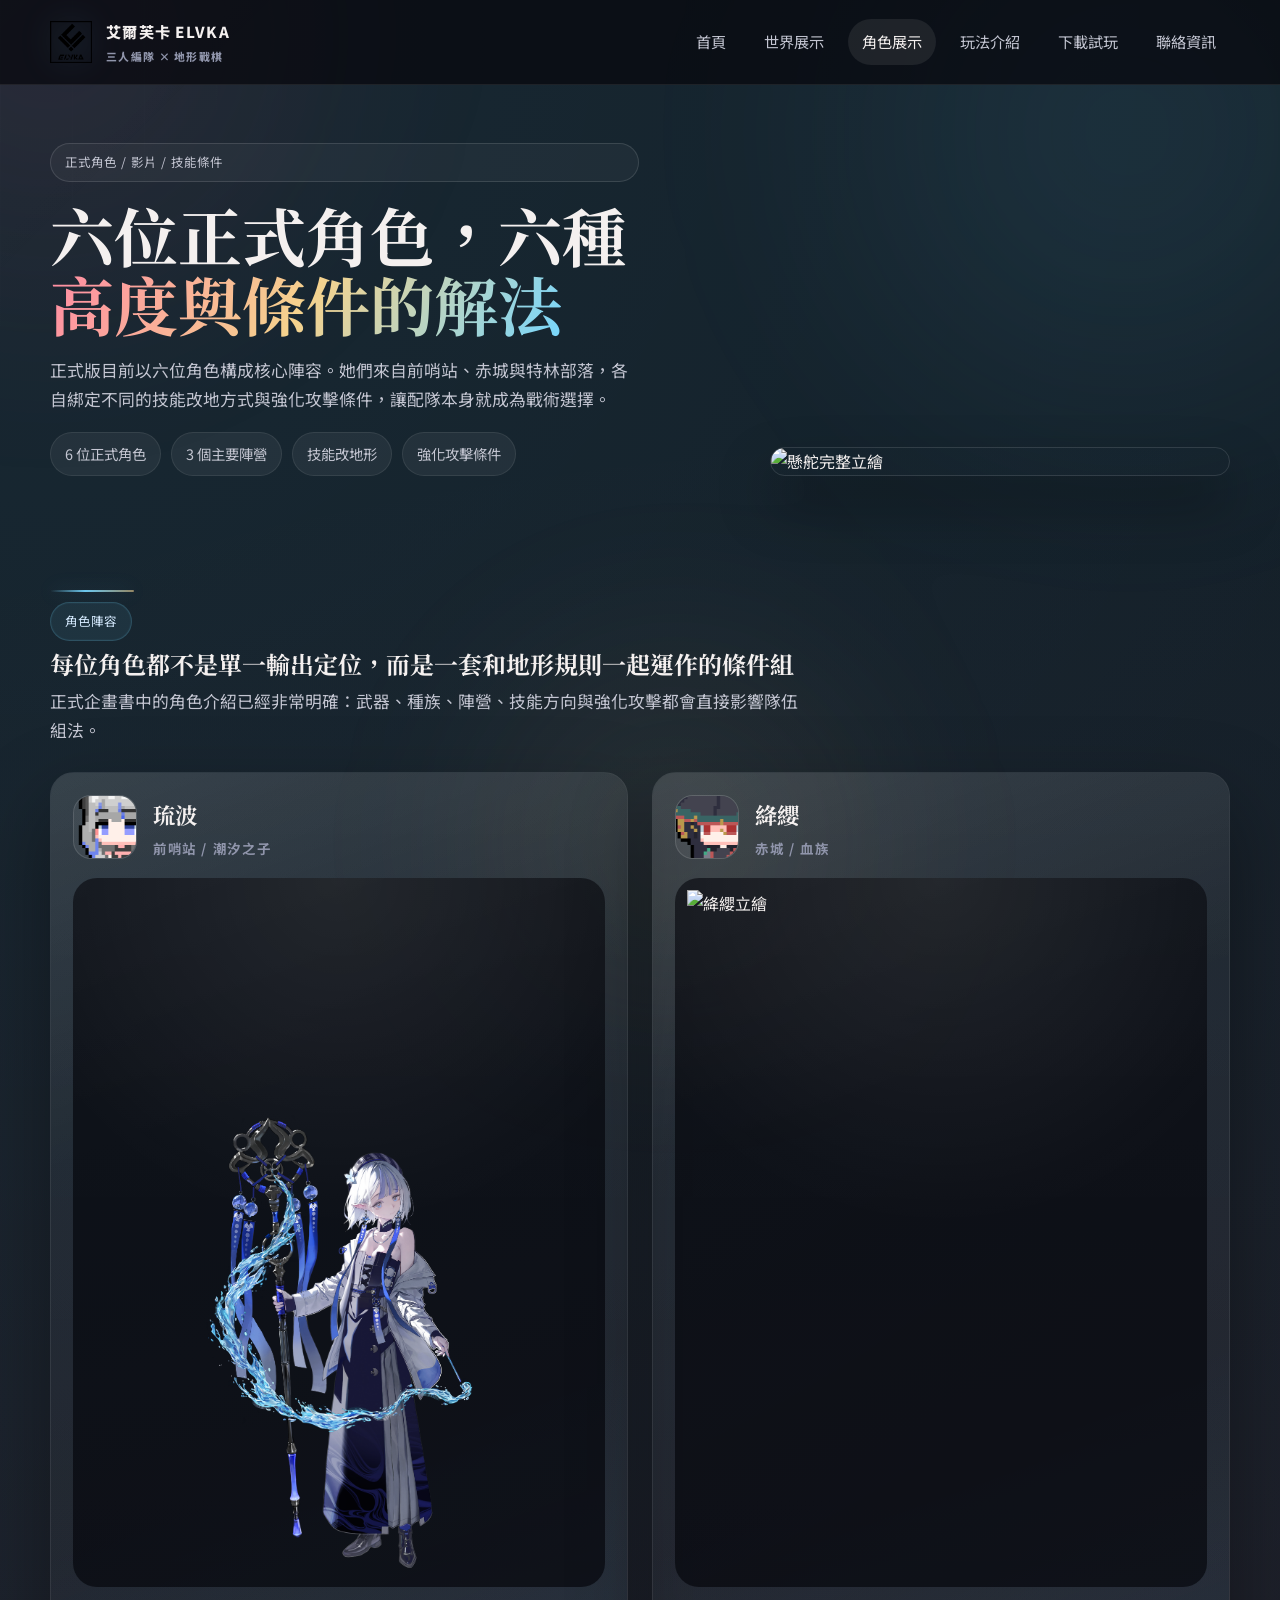
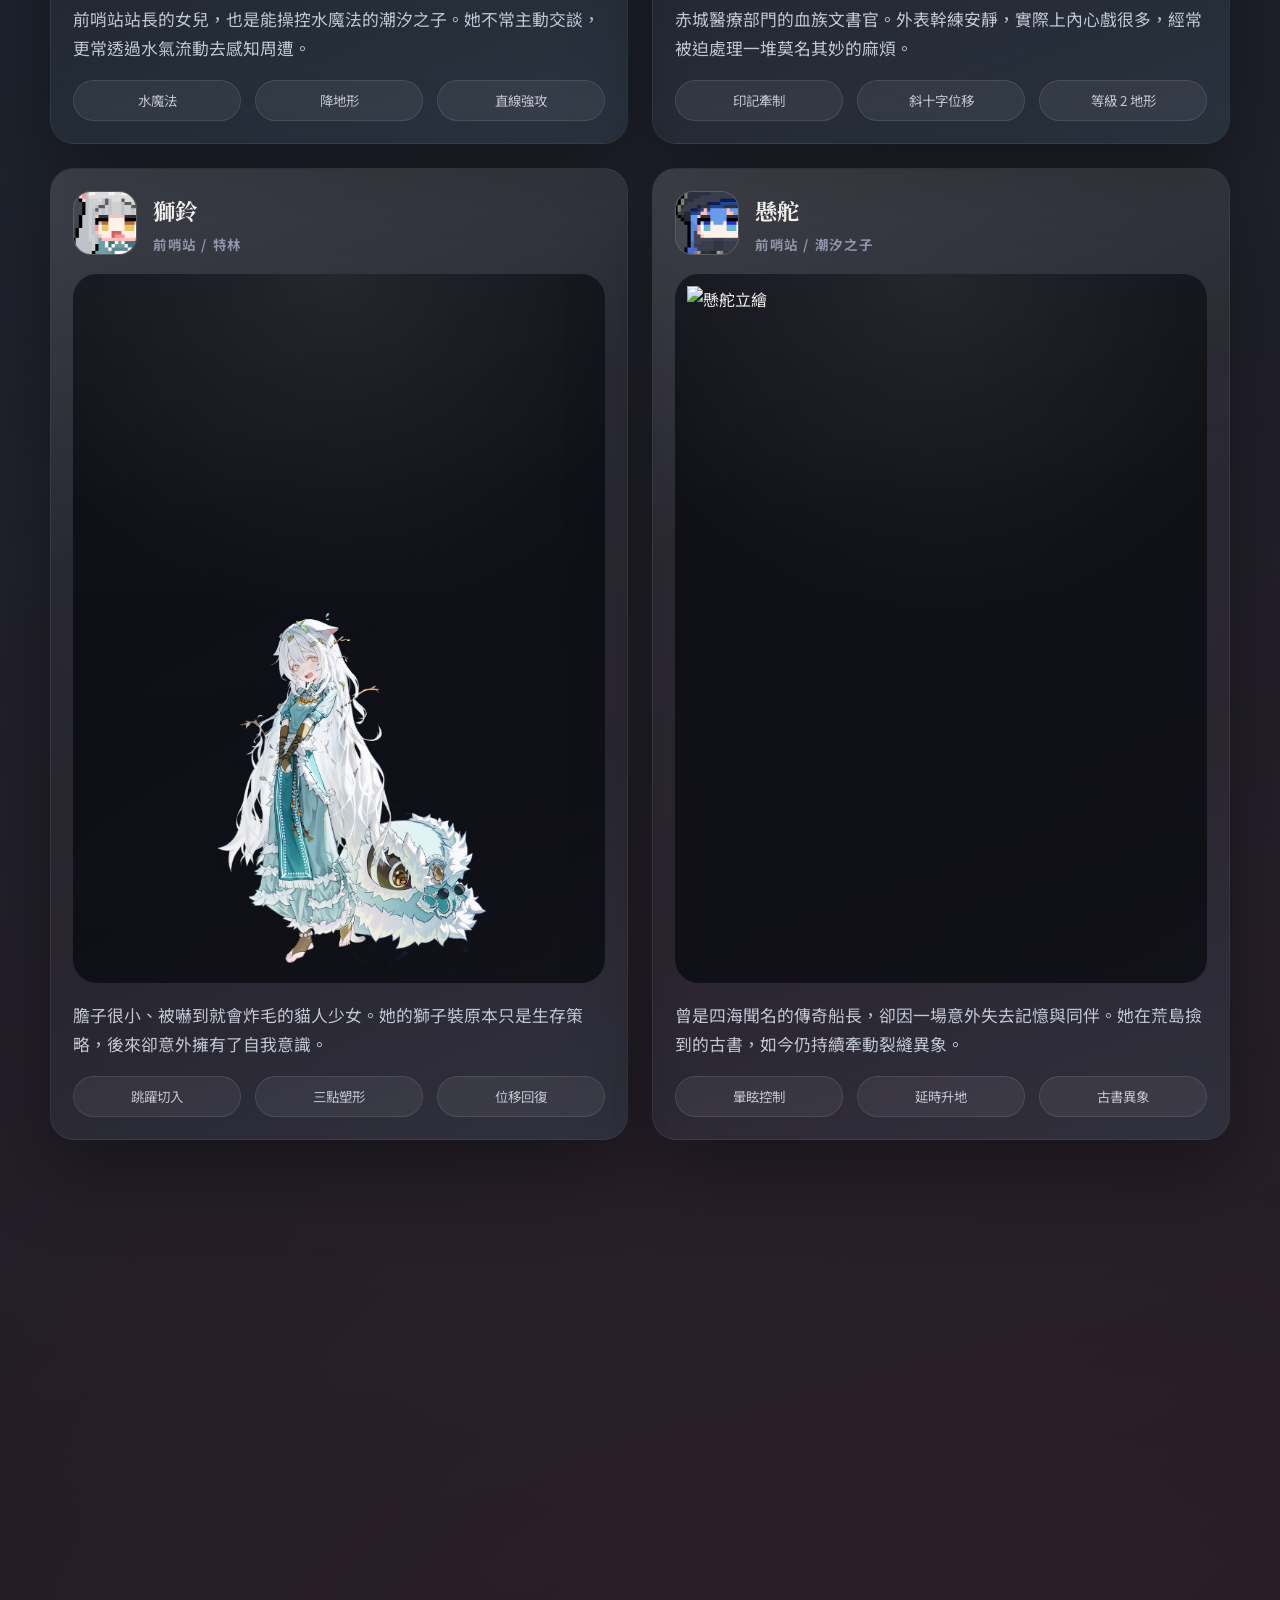
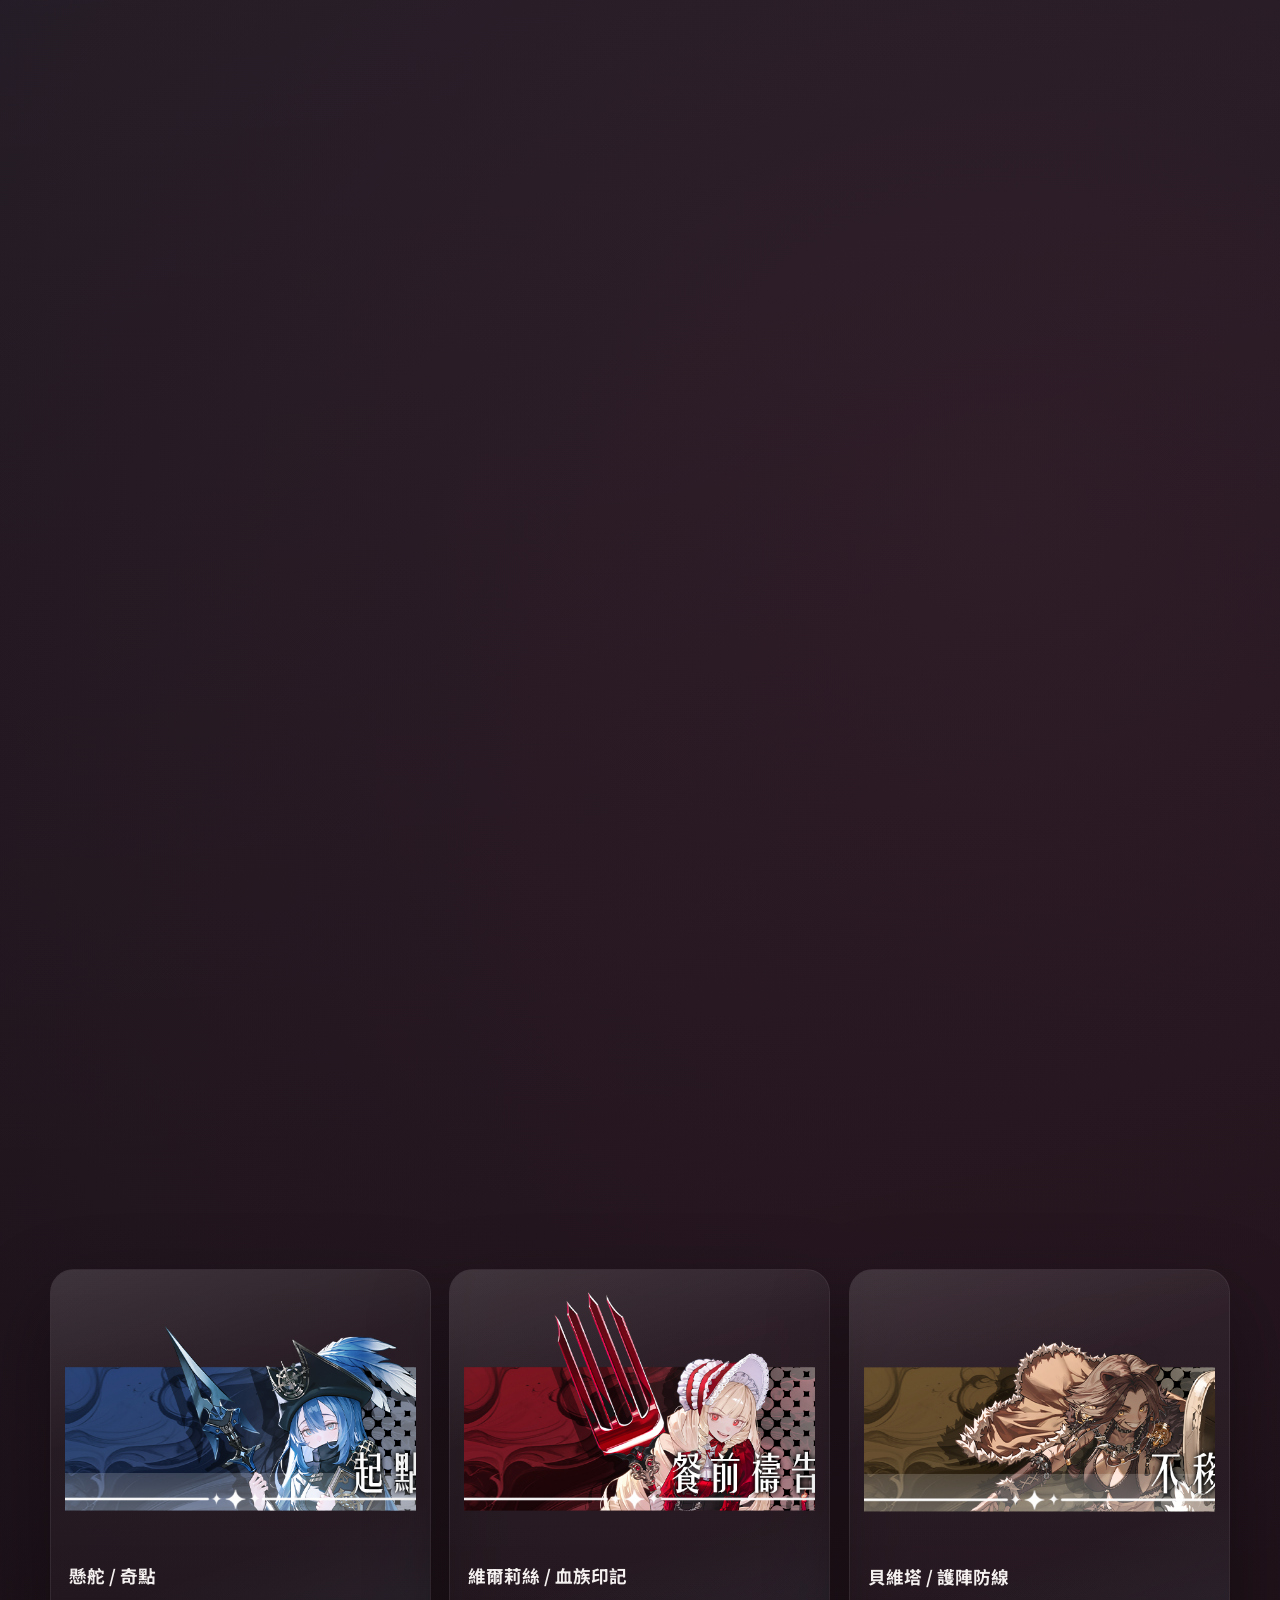
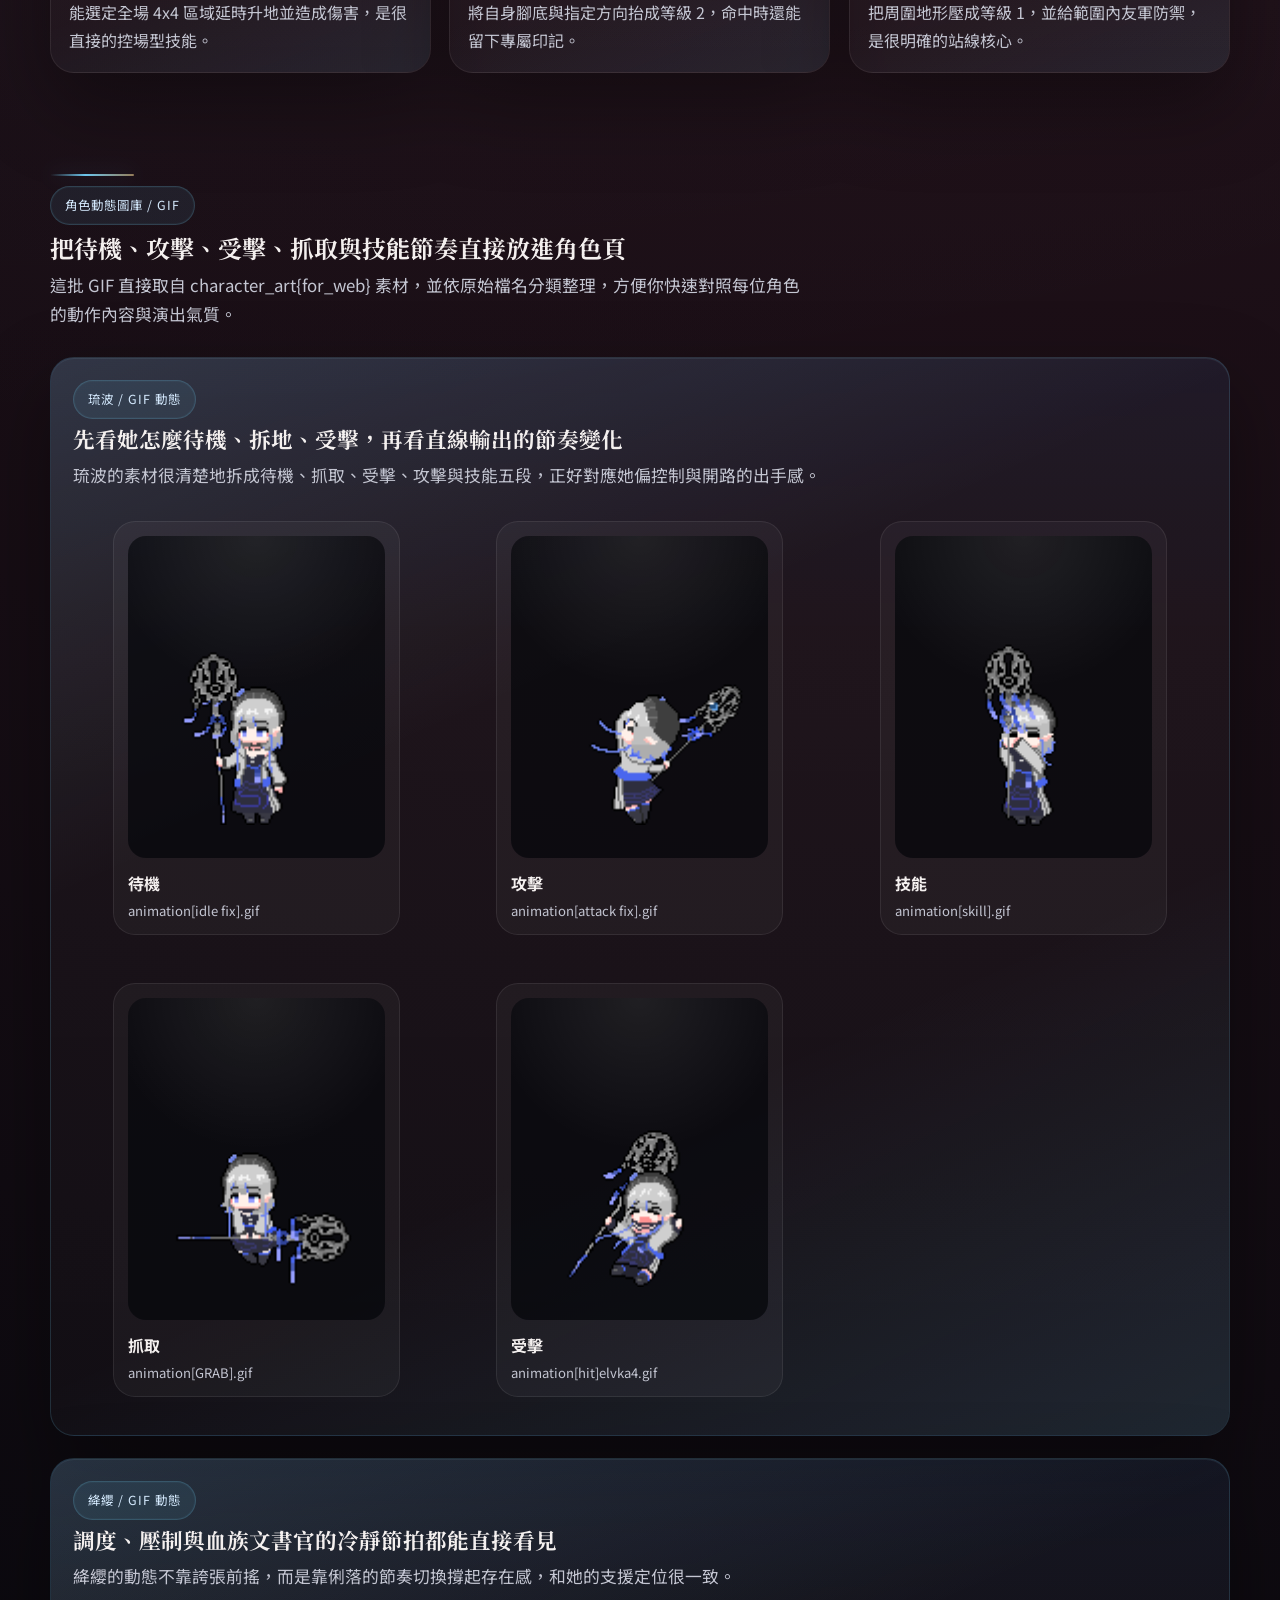
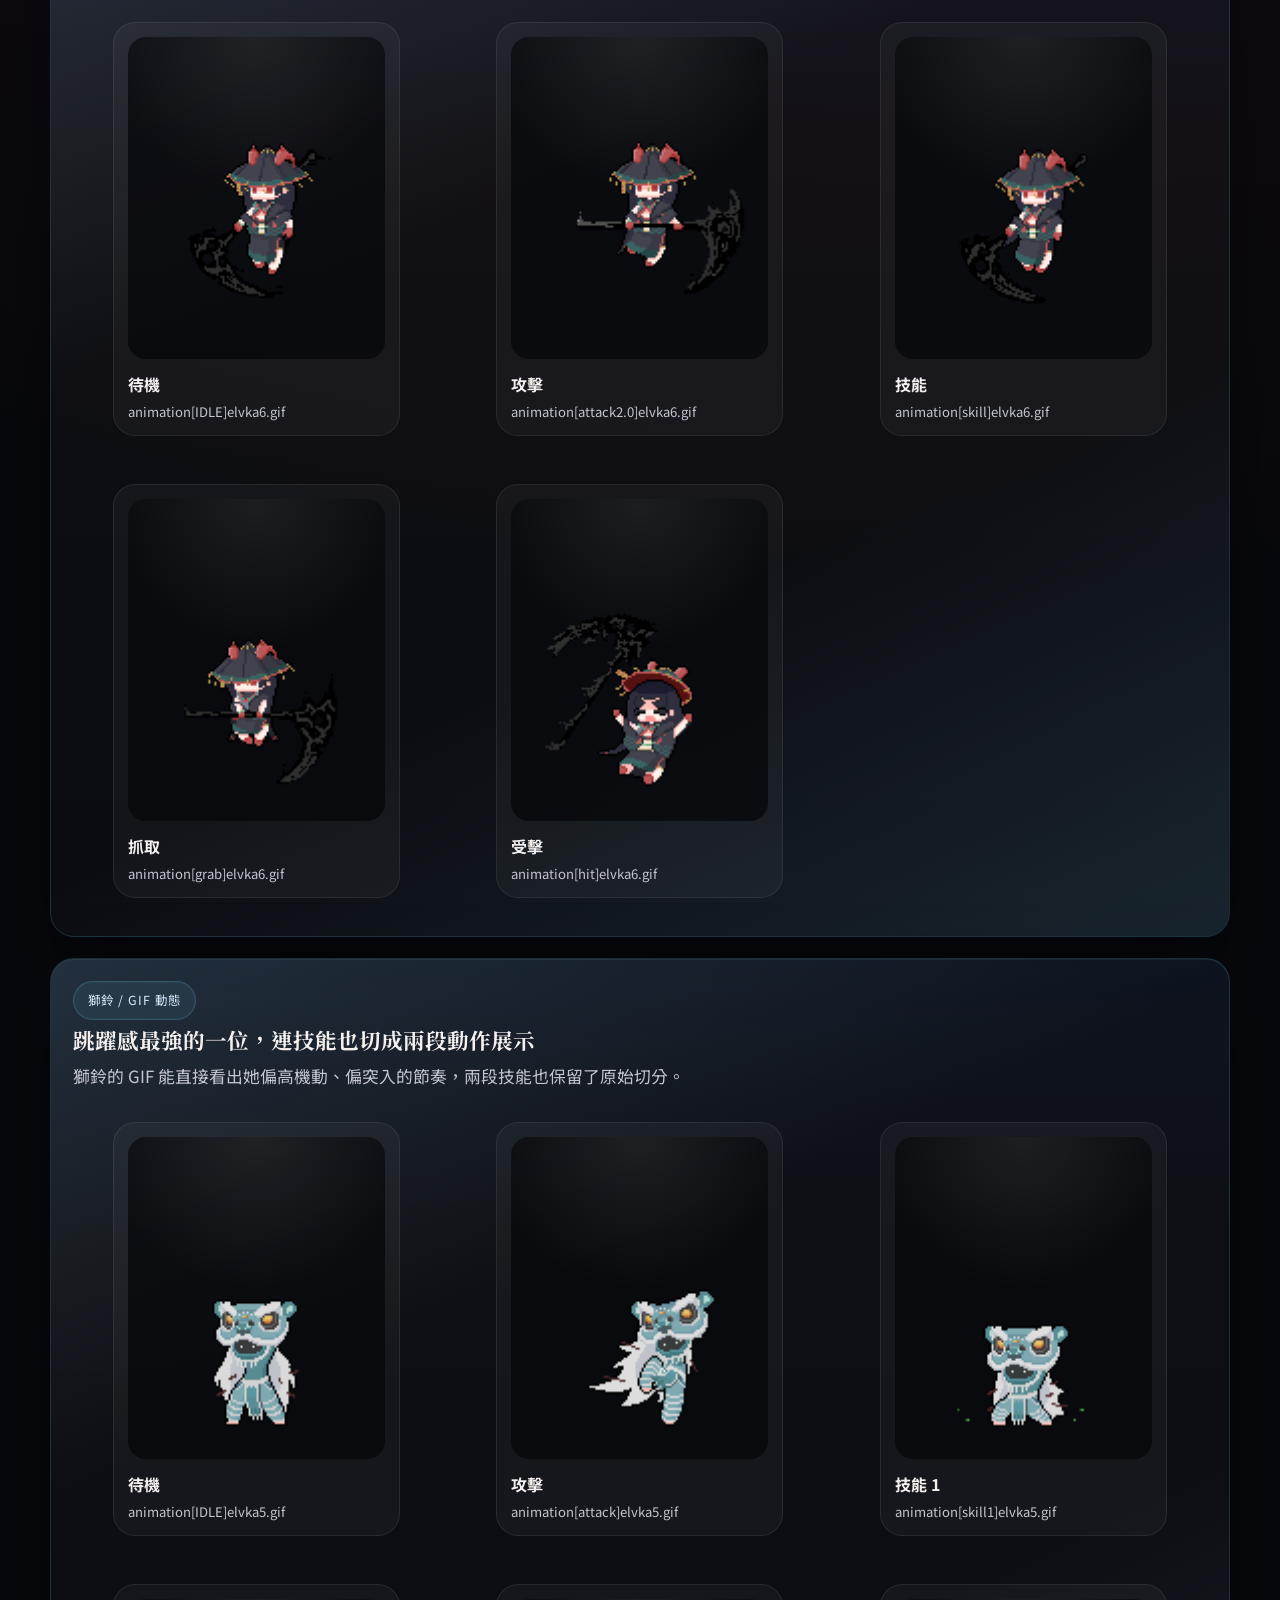
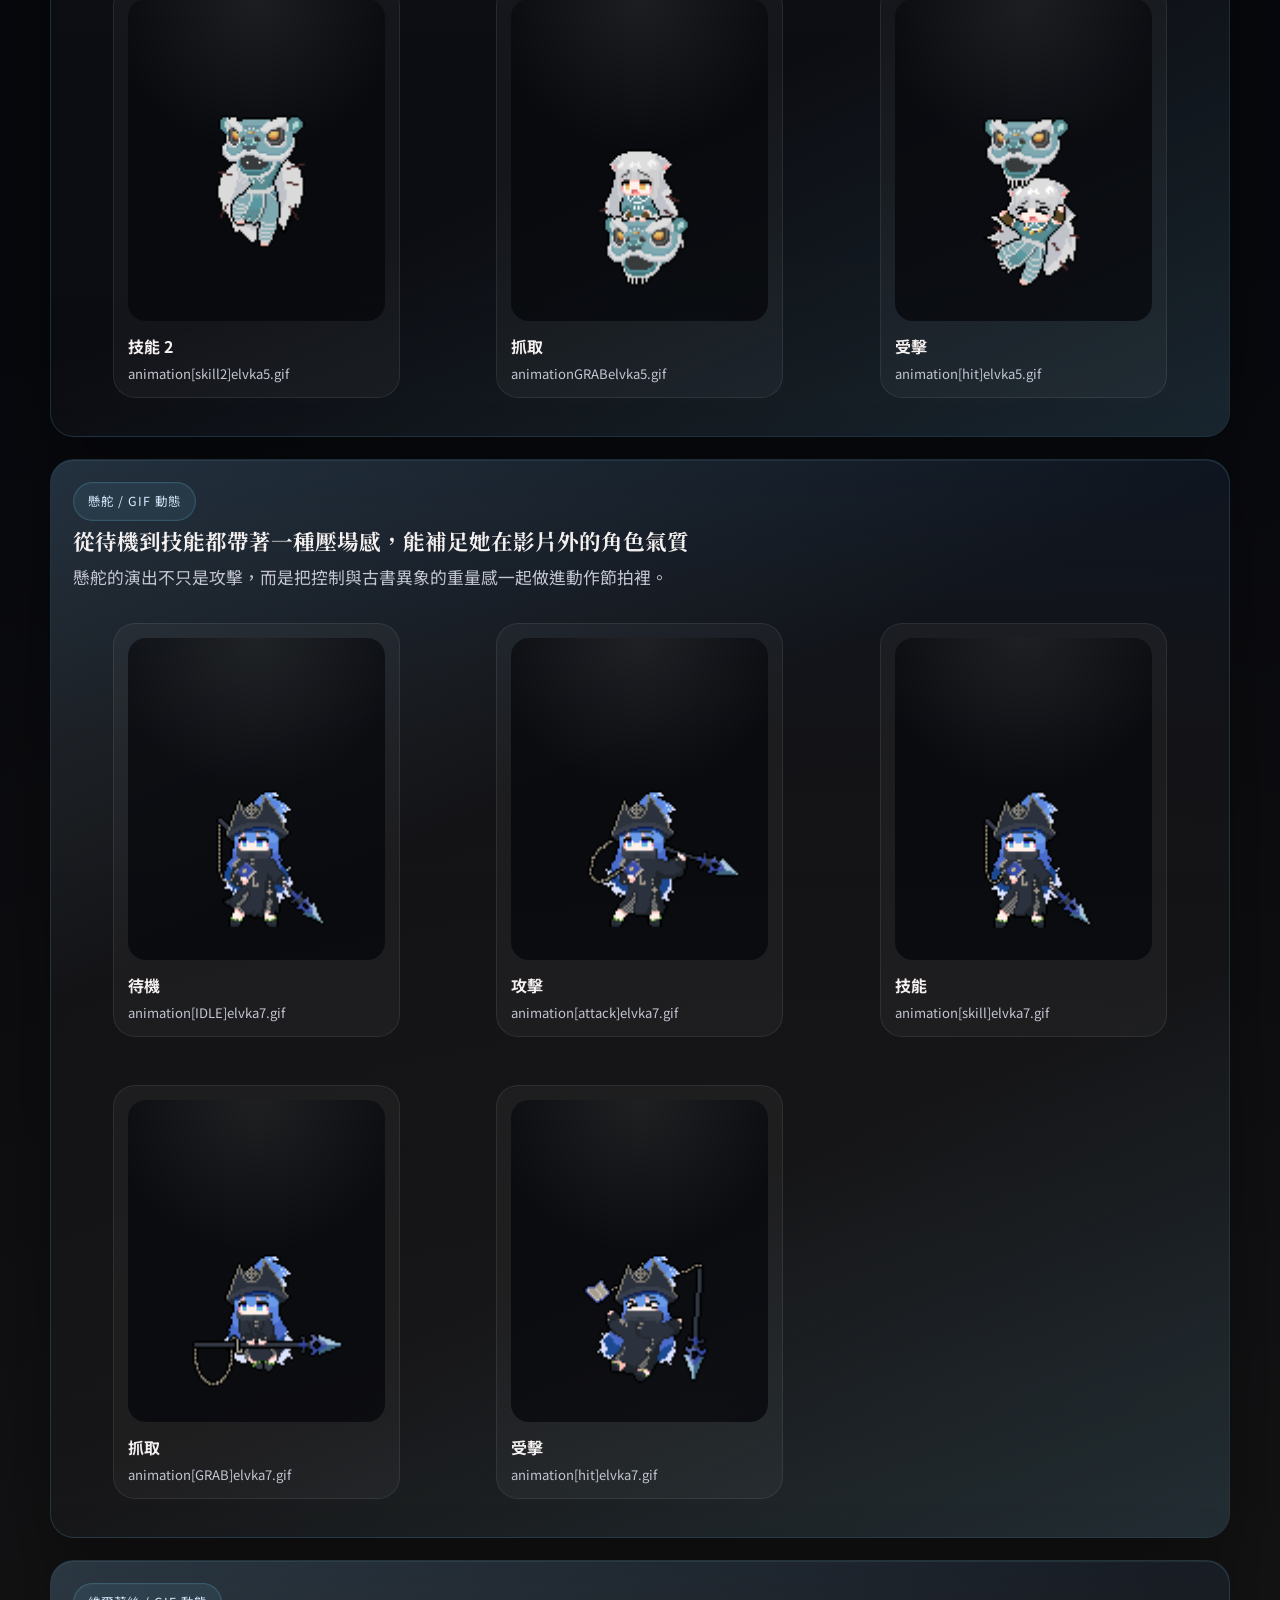
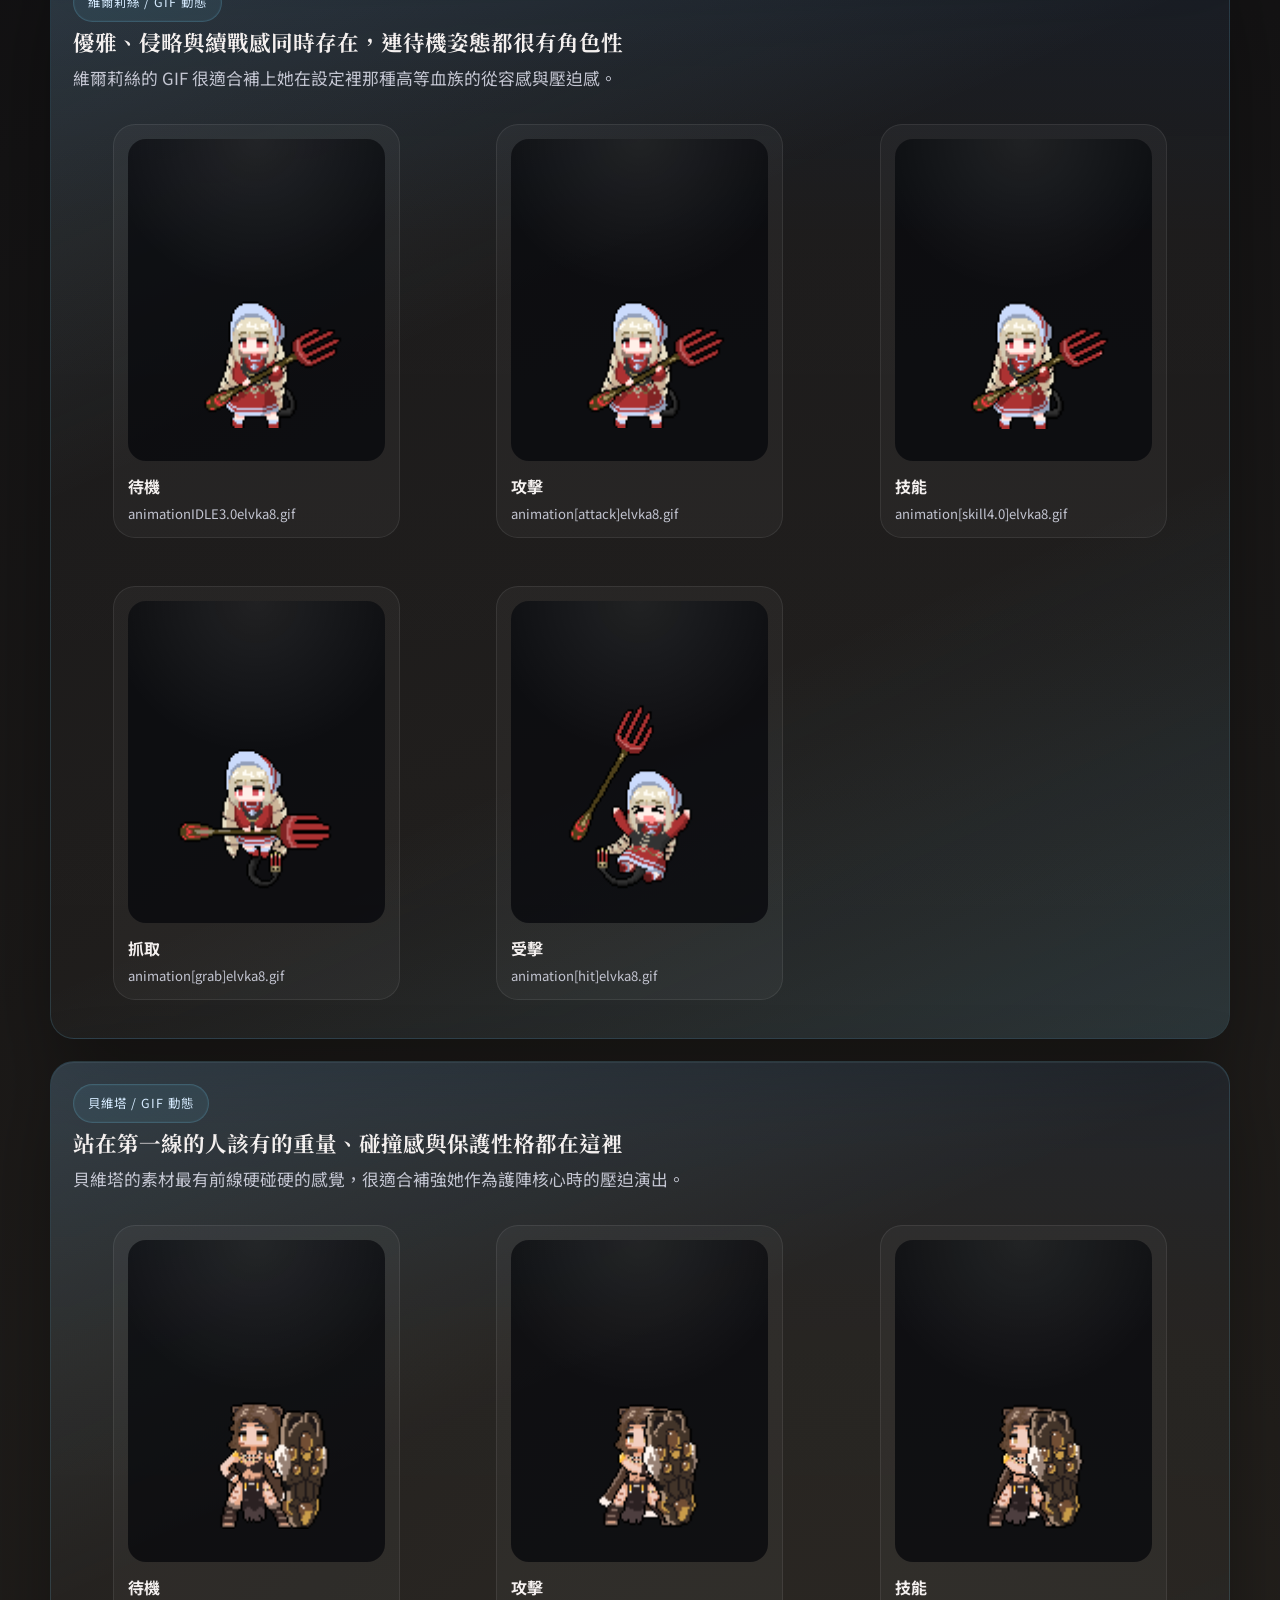
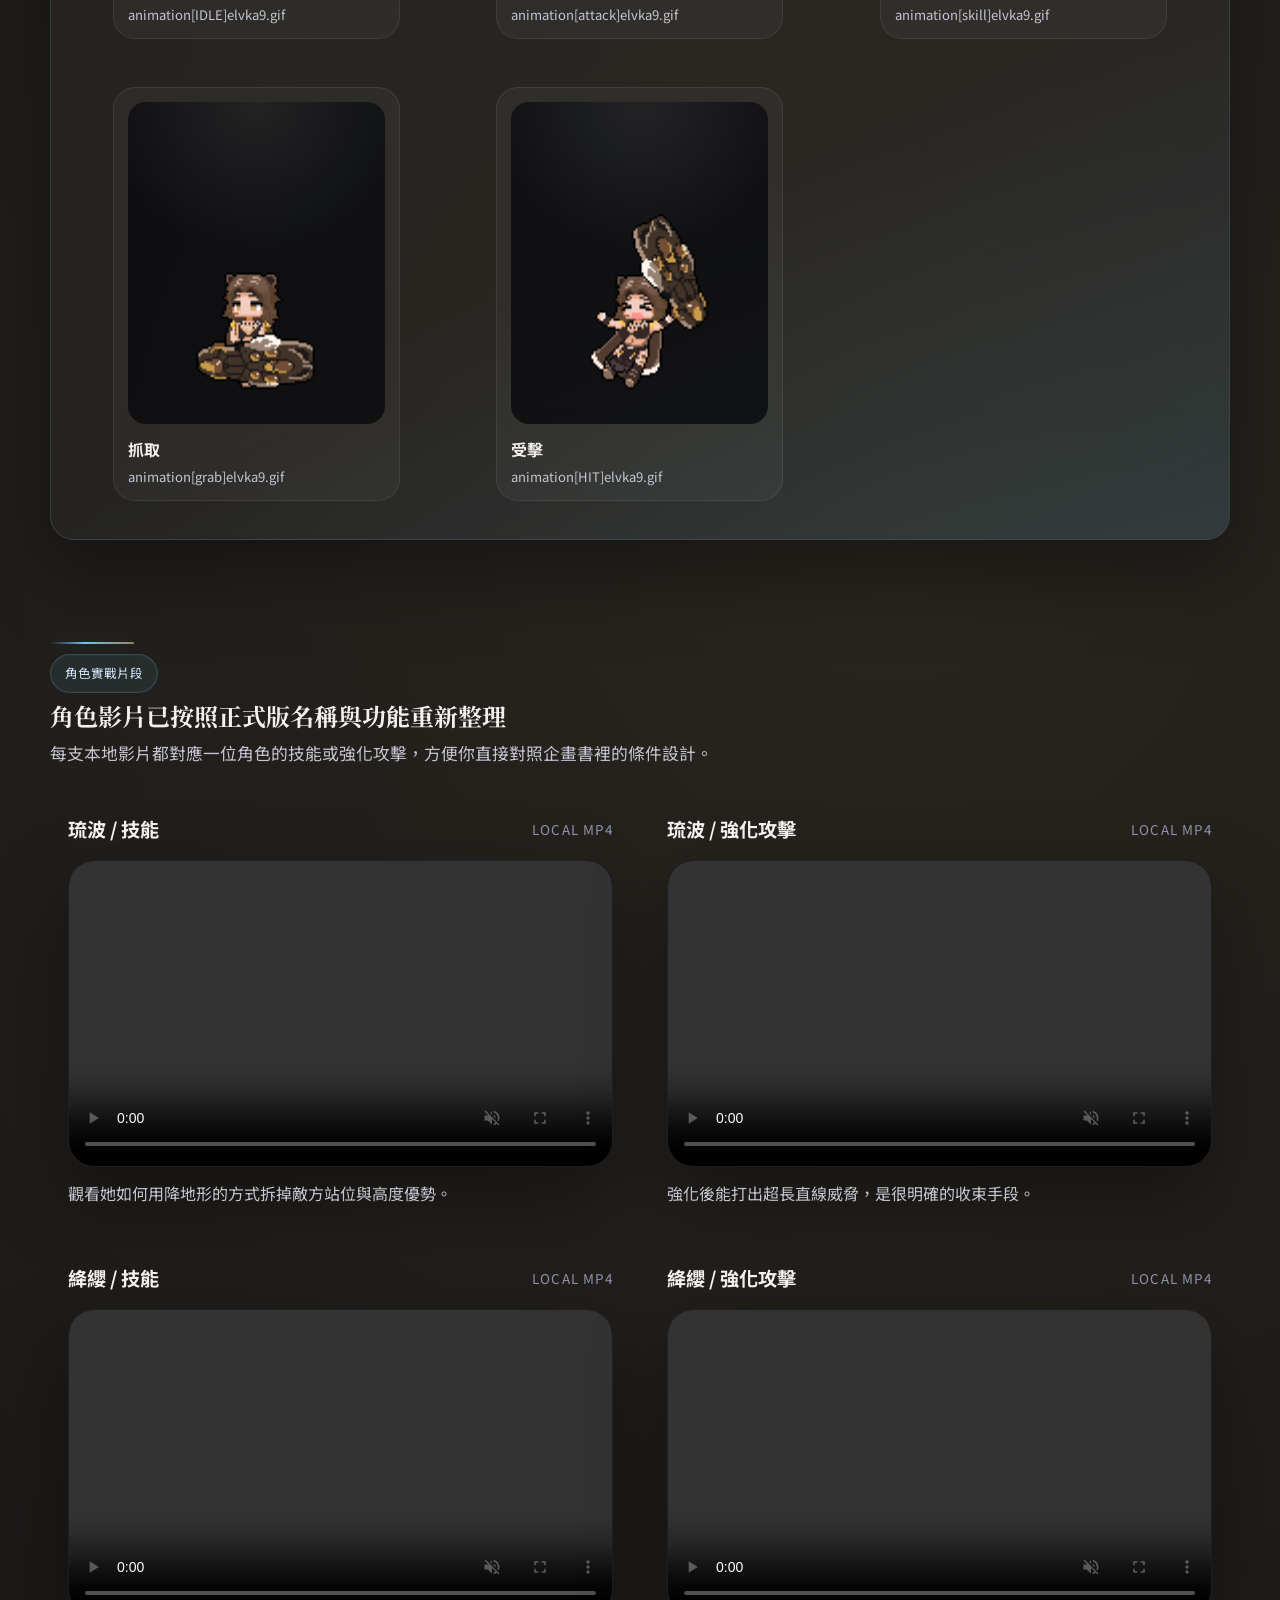
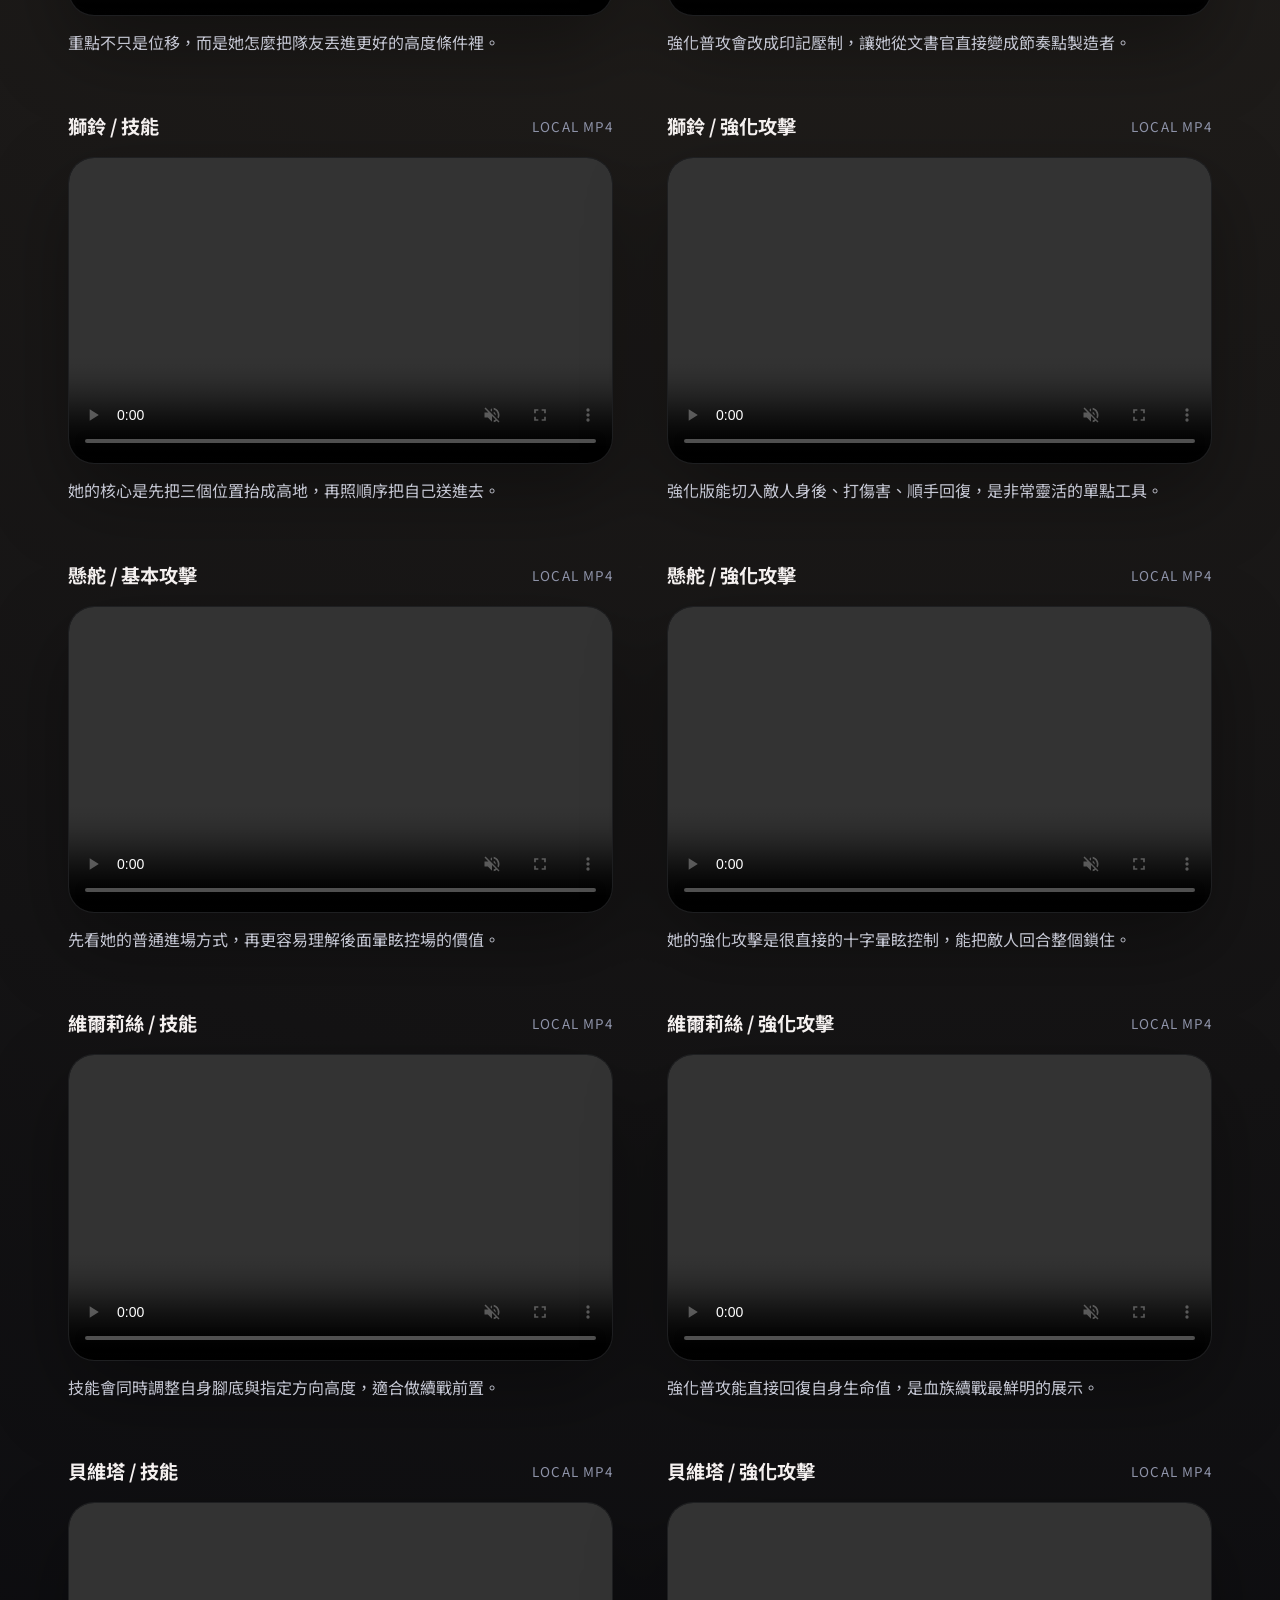
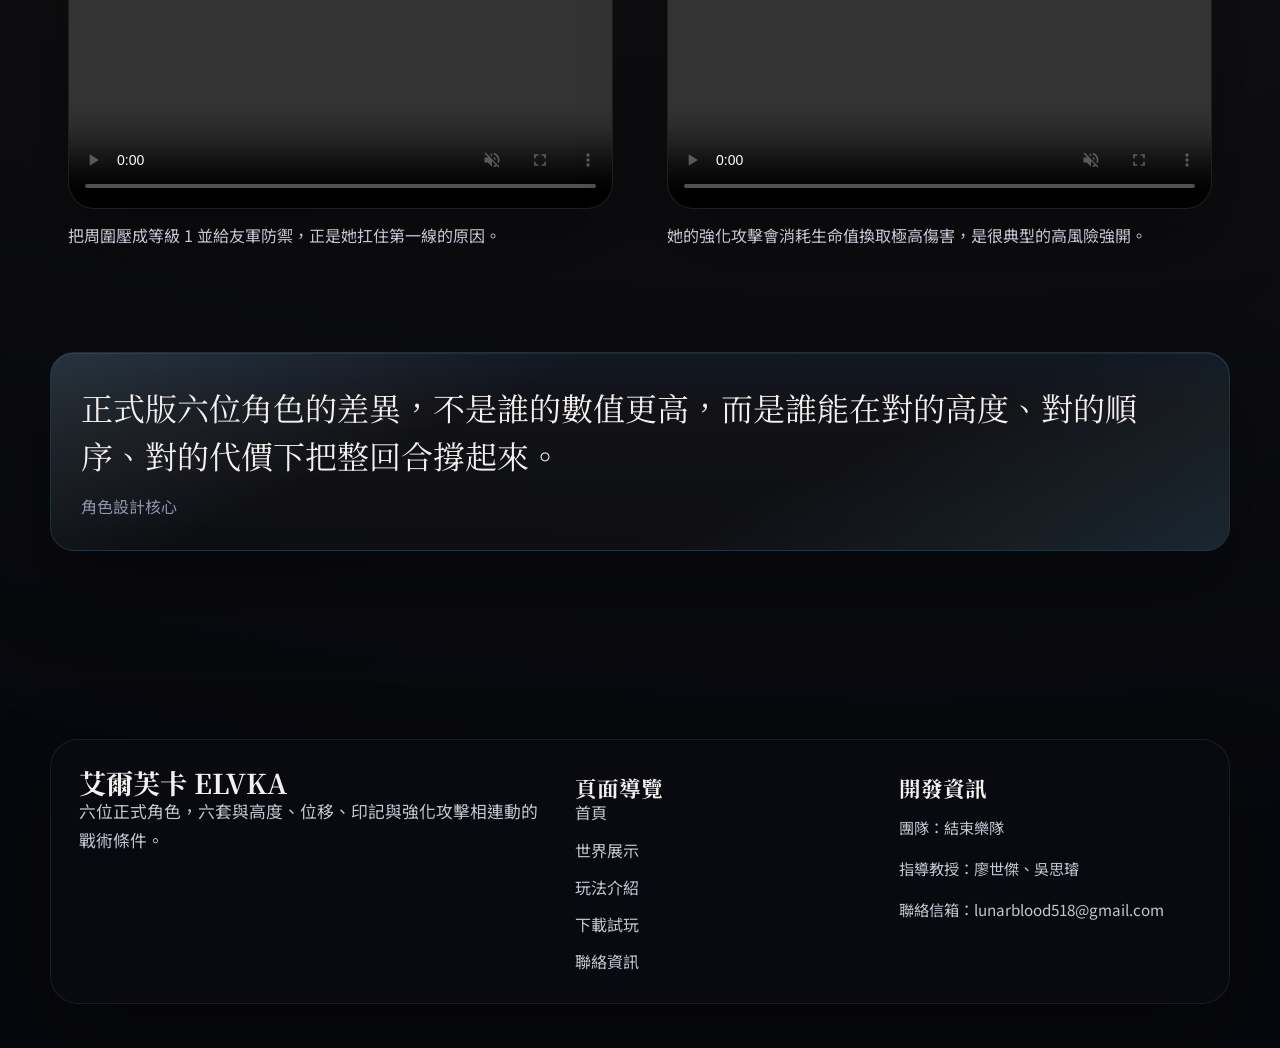
==== commit 8f56d691: "更新資訊內容 Co-authored-by: Copilot <copilot@github.com>" ====
--- a/characters.html
+++ b/characters.html
@@ -30,6 +30,7 @@
                     <a class="is-active" href="characters.html">角色展示</a>
                     <a href="gameplay.html">玩法介紹</a>
                     <a href="download.html">下載試玩</a>
+                    <a href="contact.html">聯絡資訊</a>
                 </nav>
             </div>
         </header>
@@ -492,13 +493,14 @@
                         <li><a href="world.html">世界展示</a></li>
                         <li><a href="gameplay.html">玩法介紹</a></li>
                         <li><a href="download.html">下載試玩</a></li>
+                        <li><a href="contact.html">聯絡資訊</a></li>
                     </ul>
                 </section>
                 <section>
                     <h3 class="panel-title">開發資訊</h3>
                     <p class="footer-meta">團隊：結束樂隊</p>
                     <p class="footer-meta">指導教授：廖世傑、吳思璿</p>
-                    <p class="footer-meta">聯絡信箱：elvka.game@gmail.com</p>
+                    <p class="footer-meta">聯絡信箱：lunarblood518@gmail.com</p>
                 </section>
             </div>
         </footer>
--- a/assets/css/elvka-refresh.css
+++ b/assets/css/elvka-refresh.css
@@ -707,6 +707,8 @@
 body.page-gameplay .quote-panel,
 body.page-download .surface-panel,
 body.page-download .quote-panel,
+body.page-contact .surface-panel,
+body.page-contact .quote-panel,
 body.page-download .contact-panel {
     border-color: rgba(116, 214, 255, 0.16);
     background: linear-gradient(180deg, rgba(92, 163, 255, 0.08) 0%, rgba(255, 255, 255, 0.03) 26%, rgba(255, 255, 255, 0.02) 100%);
@@ -721,6 +723,8 @@
 body.page-gameplay .quote-panel::before,
 body.page-download .surface-panel::before,
 body.page-download .quote-panel::before,
+body.page-contact .surface-panel::before,
+body.page-contact .quote-panel::before,
 body.page-download .contact-panel::before {
     background: linear-gradient(156deg, rgba(168, 226, 255, 0.14), transparent 34%, transparent 64%, rgba(116, 214, 255, 0.12));
 }
@@ -1300,7 +1304,8 @@
 body.page-world .section-heading,
 body.page-characters .section-heading,
 body.page-gameplay .section-heading,
-body.page-download .section-heading {
+body.page-download .section-heading,
+body.page-contact .section-heading {
     position: relative;
     padding-top: 18px;
 }
@@ -1308,7 +1313,8 @@
 body.page-world .section-heading::before,
 body.page-characters .section-heading::before,
 body.page-gameplay .section-heading::before,
-body.page-download .section-heading::before {
+body.page-download .section-heading::before,
+body.page-contact .section-heading::before {
     content: '';
     width: 84px;
     height: 2px;
@@ -1324,7 +1330,8 @@
 body.page-world .section-kicker,
 body.page-characters .section-kicker,
 body.page-gameplay .section-kicker,
-body.page-download .section-kicker {
+body.page-download .section-kicker,
+body.page-contact .section-kicker {
     background: rgba(116, 214, 255, 0.08);
     border-color: rgba(116, 214, 255, 0.18);
     color: #d6ebff;
@@ -2520,11 +2527,12 @@
     }
 
     .hero-banner-art {
-        object-position: 6% 14%;
+        object-position: 8% 14%;
     }
 
     .hero-banner-inner {
-        padding: 54px 0 76px;
+        padding: 44px 0 62px;
+        justify-items: end;
     }
 
     .hero-copy--banner .display-title {
@@ -2545,12 +2553,24 @@
     }
 
     .hero-copy--banner {
-        padding: 18px 14px 20px;
+        justify-self: end;
+        width: min(100%, 224px);
+        max-width: 224px;
+        gap: 12px;
+        padding: 0;
+        transform: none;
     }
 
     .hero-copy--banner::before {
-        inset: -10px -4px -12px -10px;
-        border-radius: 26px 54px 70px 22px;
+        display: none;
+    }
+
+    .hero-copy--banner::after {
+        display: none;
+    }
+
+    .hero-copy--banner > :not(.hero-actions) {
+        display: none;
     }
 
     .hero-copy-meta {
@@ -2559,19 +2579,16 @@
         flex-direction: column;
     }
 
-    .hero-banner-note {
-        font-size: 0.88rem;
-    }
-
     .hero-typography-layer {
-        top: 6%;
-        right: -2px;
-        gap: 8px;
-    }
-
-    .hero-typography-word {
-        font-size: clamp(2.8rem, 12vw, 4.8rem);
-        letter-spacing: 0.12em;
+        display: none;
+    }
+
+    .hero-actions {
+        width: 100%;
+    }
+
+    .hero-actions .btn {
+        width: 100%;
     }
 
     .hero-typography-word--sub {
